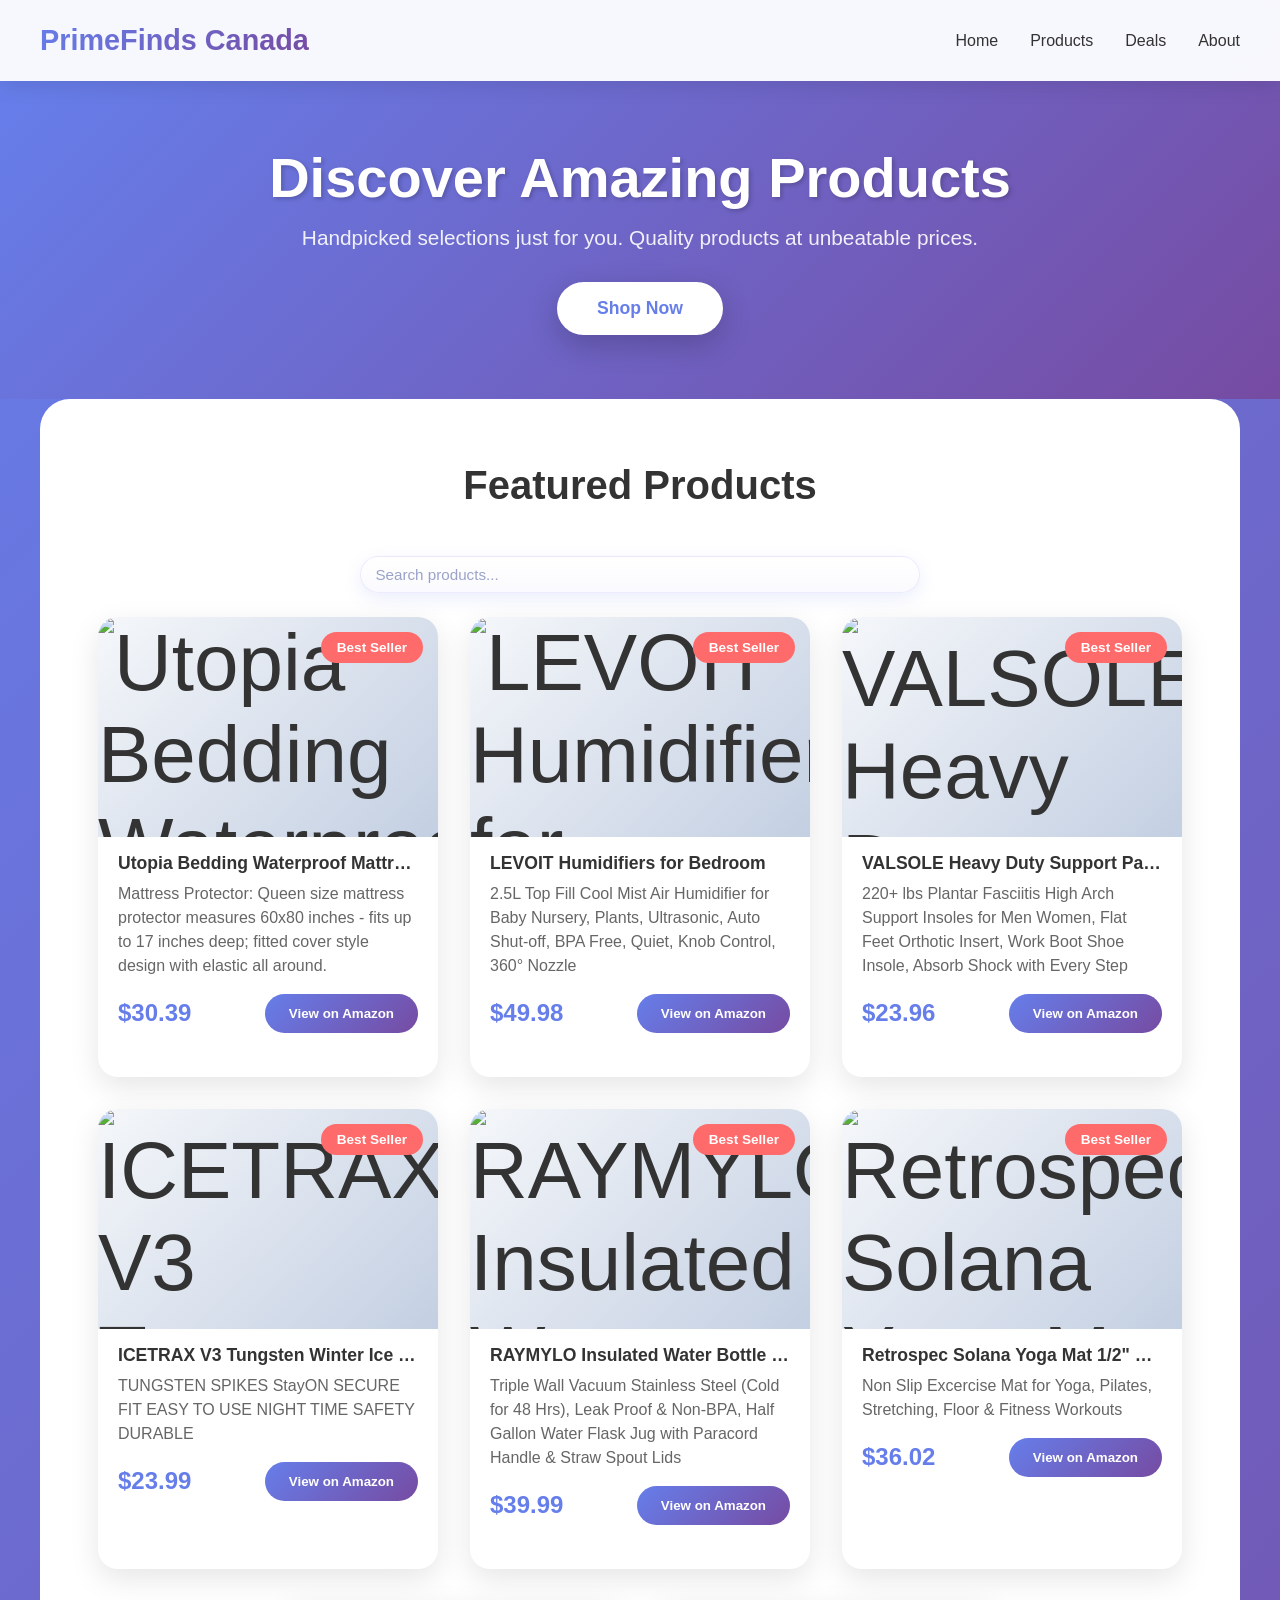
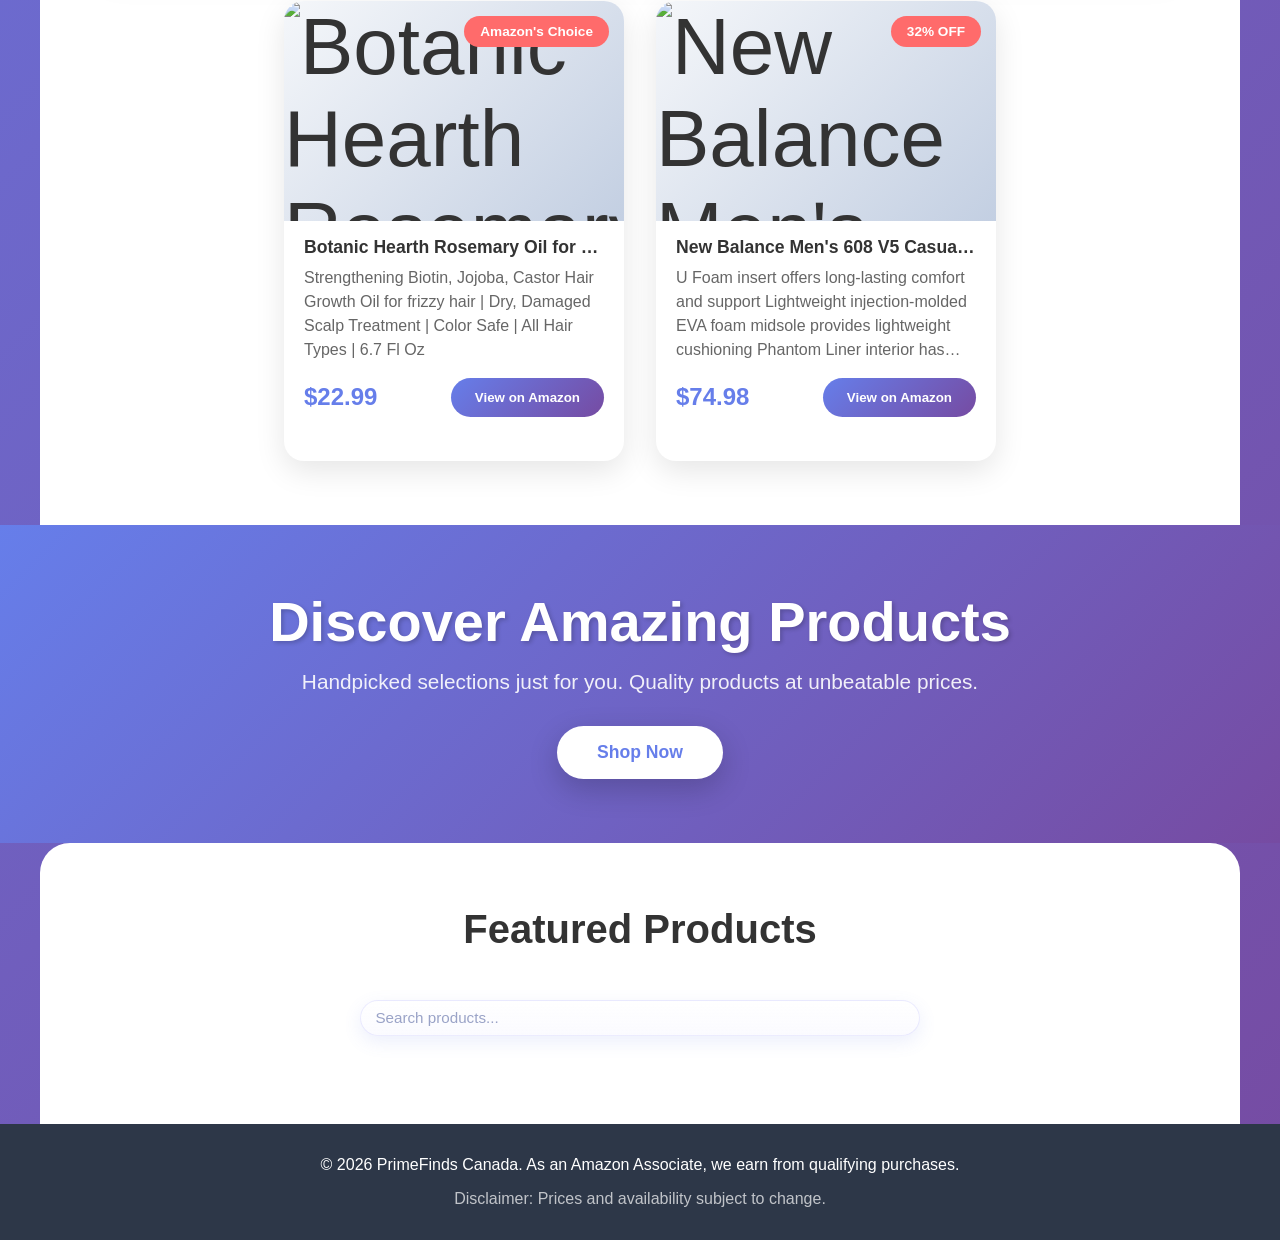
==== index.html @ e04f30f9 "Changed layout for cards." ====
<!DOCTYPE html>
<html lang="en">
<head>
    <meta charset="UTF-8">
    <meta name="viewport" content="width=device-width, initial-scale=1.0">
    <title>PrimeFinds Canada - Your Amazon Finds</title>
    <meta name="description" content="PrimeFinds Canada curates top Amazon finds for Canadian shoppers — handpicked deals, fast shipping with Prime, and honest product picks. Browse featured items and best prices.">
    <meta name="robots" content="index, follow">
    <link rel="alternate" hreflang="en-CA" href="/">
    <!-- Open Graph / Facebook -->
    <meta property="og:type" content="website">
    <meta property="og:title" content="PrimeFinds Canada - Your Amazon Finds">
    <meta property="og:description" content="Handpicked Amazon finds for Canadian shoppers — curated deals, trusted reviews, and fast Prime shipping.">
    <meta property="og:url" content="">
    <!-- Twitter -->
    <meta name="twitter:card" content="summary_large_image">
    <meta name="twitter:title" content="PrimeFinds Canada - Your Amazon Finds">
    <meta name="twitter:description" content="Handpicked Amazon finds for Canadian shoppers — curated deals, trusted reviews, and fast Prime shipping.">
    <meta name="theme-color" content="#ffffff">
    <!-- canonical will be set dynamically to the current page URL -->
    <link rel="canonical" href="">
    <!-- JSON-LD structured data will be injected dynamically to use the current origin -->
    <link rel="stylesheet" href="styles.css">
</head>
<body>
    <!-- Public Website -->
    <div class="public-site" id="publicSite">
        <header>
            <nav>
                <a class="logo" href="/" aria-label="PrimeFinds Canada homepage">PrimeFinds Canada</a>
                <ul class="nav-links">
                    <li><a href="#home">Home</a></li>
                    <li><a href="#products">Products</a></li>
                    <li><a href="#deals">Deals</a></li>
                    <li><a href="#about">About</a></li>
                </ul>
            </nav>
        </header>

        <section class="hero">
            <div class="hero-content">
                <h1>Discover Amazing Products</h1>
                <p>Handpicked selections just for you. Quality products at unbeatable prices.</p>
                <button class="cta-btn" onclick="document.querySelector('.products').scrollIntoView({behavior: 'smooth'})">Shop Now</button>
            </div>
        </section>

        <section class="products" id="products">
            <h2 class="section-title">Featured Products</h2>
            <div class="products-search">
                <div class="nav-search">
                    <input id="productSearch" type="search" placeholder="Search products..." aria-label="Search products">
                    <button id="clearSearch" aria-label="Clear search" title="Clear" style="display:none">✕</button>
                </div>
            </div>
            <div class="product-grid" id="productGrid"></div>
        </section>

        <div class="hero-products-wrapper">
            <section class="hero">
                <div class="hero-content">
                    <h1>Discover Amazing Products</h1>
                    <p>Handpicked selections just for you. Quality products at unbeatable prices.</p>
                    <button class="cta-btn" onclick="document.querySelector('.products').scrollIntoView({behavior: 'smooth'})">Shop Now</button>
                </div>
            </section>

            <section class="products" id="products">
                <div class="products-content">
                    <h2 class="section-title">Featured Products</h2>
                    <div class="products-search">
                        <div class="nav-search">
                            <input id="productSearch" type="search" placeholder="Search products..." aria-label="Search products">
                            <button id="clearSearch" aria-label="Clear search" title="Clear" style="display:none">✕</button>
                        </div>
                    </div>
                    <div class="product-grid" id="productGrid"></div>
                </div>
            </section>
        </div>
            </div>
        </section>

        <footer>
            <p>&copy; 2026 PrimeFinds Canada. As an Amazon Associate, we earn from qualifying purchases.</p>
            <p style="margin-top: 1rem; opacity: 0.7;">Disclaimer: Prices and availability subject to change.</p>
        </footer>
    </div>

    <!-- Admin Panel -->
    <div class="admin-panel" id="adminPanel">
    <!-- Admin UI moved to admin.html -->
    <!-- Embedded admin placeholder (hidden). Access via ?admin=1 and password. -->
    <div id="embeddedAdmin" style="display:none"></div>
    <script>
        (function(){
            const params = new URLSearchParams(window.location.search);
            const isAdmin = params.get('admin') === '1' || params.get('admin') === 'true';
            if (!isAdmin) return;

            // WARNING: This is a client-side password gate for convenience only.
            // It prevents casual access via the URL but is NOT a secure server-side auth.
            // Change the password below before using in production.
            const ADMIN_EMBED_PASSWORD = 'admin123';
            const entered = prompt('Enter admin password to access the embedded admin panel:');
            if (entered !== ADMIN_EMBED_PASSWORD) {
                alert('Access denied');
                try {
                    const url = new URL(window.location.href);
                    url.searchParams.delete('admin');
                    history.replaceState(null, '', url.pathname + url.search + url.hash);
                } catch (e) {}
                return;
            }

            // Load admin.html and inject the main admin UI into the page
            fetch('admin.html').then(r => r.text()).then(html => {
                const parser = new DOMParser();
                const doc = parser.parseFromString(html, 'text/html');
                const main = doc.querySelector('main.admin-only');
                if (!main) {
                    alert('Failed to load admin UI');
                    return;
                }
                const container = document.getElementById('embeddedAdmin');
                container.style.display = 'block';
                container.innerHTML = main.innerHTML;

                // load admin.js dynamically
                const s = document.createElement('script');
                s.src = 'admin.js';
                s.defer = true;
                document.body.appendChild(s);
            }).catch(err => {
                alert('Error loading admin UI: ' + err.message);
            });
        })();
    </script>
    <script>
        // Set canonical and Open Graph URL dynamically (removes query and hash)
        (function(){
            try {
                var loc = window.location.protocol + '//' + window.location.host + window.location.pathname;
                // set canonical link
                var canonical = document.querySelector('link[rel="canonical"]');
                if (canonical) canonical.href = loc;
                // set og:url
                var ogUrl = document.querySelector('meta[property="og:url"]');
                if (ogUrl) ogUrl.content = loc;

                // Inject JSON-LD for Organization and WebSite using current origin
                var origin = window.location.protocol + '//' + window.location.host;
                var jsonLd = {
                    "@context": "https://schema.org",
                    "@graph": [
                        {
                            "@type": "Organization",
                            "name": "PrimeFinds Canada",
                            "url": origin,
                            "sameAs": []
                        },
                        {
                            "@type": "WebSite",
                            "url": origin,
                            "name": "PrimeFinds Canada",
                            "publisher": {"@type": "Organization", "name": "PrimeFinds Canada"}
                        }
                    ]
                };
                var script = document.createElement('script');
                script.type = 'application/ld+json';
                script.text = JSON.stringify(jsonLd);
                document.head.appendChild(script);
            } catch (e) {
                // fail silently
                console.warn('SEO script error', e);
            }
        })();
    </script>
    <script src="app.js" defer></script>
</body>
</html>
---- styles.css ----
* {
    margin: 0;
    padding: 0;
    box-sizing: border-box;
}

body {
    font-family: 'Segoe UI', Tahoma, Geneva, Verdana, sans-serif;
    background: linear-gradient(135deg, #667eea 0%, #764ba2 100%);
    color: #333;
    overflow-x: hidden;
}

.public-site {
    display: block;
}

.admin-panel {
    display: none;
}

header {
    background: rgba(255, 255, 255, 0.95);
    backdrop-filter: blur(10px);
    padding: 1.5rem 2rem;
    position: sticky;
    top: 0;
    z-index: 100;
    box-shadow: 0 4px 20px rgba(0,0,0,0.1);
    animation: slideDown 0.5s ease;
}

@keyframes slideDown {
    from { transform: translateY(-100%); }
    to { transform: translateY(0); }
}

nav {
    max-width: 1200px;
    margin: 0 auto;
    display: flex;
    justify-content: space-between;
    align-items: center;
}

.logo {
    font-size: 1.8rem;
    font-weight: bold;
    background: linear-gradient(135deg, #667eea, #764ba2);
    -webkit-background-clip: text;
    -webkit-text-fill-color: transparent;
    background-clip: text;
}

.nav-links {
    display: flex;
    gap: 2rem;
    list-style: none;
    align-items: center;
}

.nav-links a {
    color: #333;
    text-decoration: none;
    font-weight: 500;
    transition: all 0.3s;
    position: relative;
}

.nav-links a:hover {
    color: #667eea;
}

.nav-search {
    display: flex;
    align-items: center;
    gap: 0.5rem;
    margin-left: 1rem;
}

.nav-search input[type="search"] {
    width: 260px;
    max-width: 40vw;
    padding: 0.55rem 0.9rem;
    padding-right: 2.4rem;
    border: 1px solid rgba(99,102,241,0.12);
    background: linear-gradient(180deg, rgba(255,255,255,0.95), rgba(250,250,255,0.9));
    border-radius: 999px;
    font-size: 0.95rem;
    outline: none;
    box-shadow: 0 6px 18px rgba(102,126,234,0.12);
    transition: all 180ms ease;
    color: #222;
}

.nav-search input[type="search"]::placeholder {
    color: #9aa3c7;
}

.nav-search input[type="search"]:focus {
    transform: translateY(-1px);
    box-shadow: 0 10px 30px rgba(102,126,234,0.18);
    border-color: rgba(102,126,234,0.6);
}

.nav-search button#clearSearch {
    background: rgba(0,0,0,0.06);
    border: none;
    color: #333;
    padding: 0.35rem 0.6rem;
    border-radius: 999px;
    cursor: pointer;
    font-size: 0.9rem;
    display: inline-flex;
    align-items: center;
    justify-content: center;
    transition: background 150ms ease, transform 120ms ease;
}

.nav-search button#clearSearch:hover {
    background: rgba(0,0,0,0.12);
    transform: scale(1.03);
}

/* Responsive adjustments */
@media (max-width: 800px) {
    .nav-search {
        display: none; /* hide on small screens to preserve space */
    }
    .nav-links {
        gap: 1rem;
    }
}

/* When search is used inside products area */
.products .nav-search {
    margin: 0 auto 1.5rem auto;
    justify-content: center;
    width: 100%;
}
.products .nav-search input[type="search"] {
    width: 560px;
    max-width: 100%;
}

.hero {
    /* full-bleed hero background */
    width: 100%;
    padding: 4rem 2rem;
    text-align: center;
    color: white;
    animation: fadeIn 1s ease;
    background: linear-gradient(135deg, #667eea 0%, #764ba2 100%);
}

.hero-content {
    max-width: 1200px;
    margin: 0 auto;
    padding: 0 1rem;
}

@keyframes fadeIn {
    from { opacity: 0; transform: translateY(20px); }
    to { opacity: 1; transform: translateY(0); }
}

.hero h1 {
    font-size: 3.5rem;
    margin-bottom: 1rem;
    text-shadow: 2px 2px 4px rgba(0,0,0,0.2);
}

.hero p {
    font-size: 1.3rem;
    margin-bottom: 2rem;
    opacity: 0.9;
}

.cta-btn {
    background: white;
    color: #667eea;
    padding: 1rem 2.5rem;
    border: none;
    border-radius: 50px;
    font-size: 1.1rem;
    font-weight: bold;
    cursor: pointer;
    transition: all 0.3s;
    box-shadow: 0 10px 30px rgba(0,0,0,0.2);
}

.cta-btn:hover {
    transform: translateY(-3px);
    box-shadow: 0 15px 40px rgba(0,0,0,0.3);
}

.products {
    max-width: 1200px;
    margin: 0 auto;
    padding: 4rem 2rem;
    background: white;
    border-radius: 30px 30px 0 0;
}

.section-title {
    text-align: center;
    font-size: 2.5rem;
    margin-bottom: 3rem;
    color: #333;
}

.product-grid {
    /* Use flex so cards keep a fixed width and center when there are few items */
    display: flex;
    flex-wrap: wrap;
    gap: 2rem;
    justify-content: center;
    align-items: start;
}

.product-card {
    background: white;
    border-radius: 20px;
    overflow: hidden;
    box-shadow: 0 10px 30px rgba(0,0,0,0.1);
    transition: all 0.3s;
    cursor: pointer;
    position: relative;
    /* fixed card size to avoid expanding when only one product */
    width: 340px;
    height: 460px;
    display: flex;
    flex-direction: column;
}

.product-card:hover {
    transform: translateY(-10px);
    box-shadow: 0 20px 50px rgba(0,0,0,0.2);
}

.product-image {
    width: 100%;
    height: 220px;
    background: linear-gradient(135deg, #f5f7fa 0%, #c3cfe2 100%);
    display: flex;
    align-items: center;
    justify-content: center;
    font-size: 5rem;
    position: relative;
    overflow: hidden;
}

.product-image img {
    width: 100%;
    height: 100%;
    object-fit: cover;
}

.badge {
    position: absolute;
    top: 15px;
    right: 15px;
    background: #ff6b6b;
    color: white;
    padding: 0.5rem 1rem;
    border-radius: 20px;
    font-size: 0.85rem;
    font-weight: bold;
    z-index: 2;
}

.product-info {
    padding: 1rem 1.25rem;
    display: flex;
    flex-direction: column;
    flex: 1 1 auto;
}

.product-title {
    font-size: 1.1rem;
    margin-bottom: 0.5rem;
    color: #333;
    font-weight: 600;
    white-space: nowrap;
    overflow: hidden;
    text-overflow: ellipsis;
}

.product-desc {
    color: #666;
    margin-bottom: 1rem;
    line-height: 1.5;
    /* clamp description to max lines and show ellipsis */
    display: -webkit-box;
    -webkit-line-clamp: 4;
    -webkit-box-orient: vertical;
    overflow: hidden;
}

.product-footer {
    display: flex;
    justify-content: space-between;
    align-items: center;
}

.price {
    font-size: 1.5rem;
    font-weight: bold;
    color: #667eea;
}

.buy-btn {
    background: linear-gradient(135deg, #667eea, #764ba2);
    color: white;
    padding: 0.75rem 1.5rem;
    border: none;
    border-radius: 25px;
    font-weight: bold;
    cursor: pointer;
    transition: all 0.3s;
}

.buy-btn:hover {
    transform: scale(1.05);
    box-shadow: 0 5px 15px rgba(102, 126, 234, 0.4);
}

.features {
    max-width: 1200px;
    margin: 4rem auto;
    padding: 0 2rem 4rem;
    display: grid;
    grid-template-columns: repeat(auto-fit, minmax(250px, 1fr));
    gap: 2rem;
}

.feature {
    text-align: center;
    padding: 2rem;
    background: rgba(255,255,255,0.05);
    border-radius: 15px;
    backdrop-filter: blur(10px);
    color: white;
    transition: all 0.3s;
}

.feature:hover {
    background: rgba(255,255,255,0.1);
    transform: translateY(-5px);
}

.feature-icon {
    font-size: 3rem;
    margin-bottom: 1rem;
}

footer {
    background: #2d3748;
    color: white;
    text-align: center;
    padding: 2rem;
}

.admin-panel {
    min-height: 100vh;
    background: #f5f7fa;
}

.admin-header {
    background: white;
    padding: 1.5rem 2rem;
    box-shadow: 0 2px 10px rgba(0,0,0,0.1);
    display: flex;
    justify-content: space-between;
    align-items: center;
}

.admin-title {
    font-size: 1.8rem;
    color: #333;
    font-weight: bold;
}

.header-actions {
    display: flex;
    gap: 1rem;
    align-items: center;
}

.export-btn, .import-btn, .back-btn {
    padding: 0.75rem 1.5rem;
    border: none;
    border-radius: 25px;
    cursor: pointer;
    font-weight: bold;
    transition: all 0.3s;
    display: inline-flex;
    align-items: center;
    gap: 0.5rem;
}

.export-btn {
    background: #4caf50;
    color: white;
}

.export-btn:hover {
    background: #45a049;
}

.import-btn {
    background: #2196F3;
    color: white;
}

.import-btn:hover {
    background: #0b7dda;
}

.back-btn {
    background: #e0e0e0;
    color: #333;
}

.back-btn:hover {
    background: #d0d0d0;
}

.admin-container {
    max-width: 1400px;
    margin: 2rem auto;
    padding: 0 2rem;
}

.admin-info-box {
    background: linear-gradient(135deg, #667eea, #764ba2);
    color: white;
    padding: 1.5rem;
    border-radius: 15px;
    margin-bottom: 2rem;
}

.admin-info-box h3 {
    margin-bottom: 0.5rem;
    font-size: 1.2rem;
}

.admin-info-box p {
    opacity: 0.9;
    line-height: 1.6;
}

.admin-info-box ol {
    margin: 1rem 0 0 1.5rem;
    line-height: 1.8;
}

.add-new-btn {
    background: linear-gradient(135deg, #667eea, #764ba2);
    color: white;
    padding: 1rem 2rem;
    border: none;
    border-radius: 25px;
    font-size: 1.1rem;
    font-weight: bold;
    cursor: pointer;
    margin-bottom: 2rem;
    transition: all 0.3s;
    display: inline-flex;
    align-items: center;
    gap: 0.5rem;
}

.add-new-btn:hover {
    transform: translateY(-2px);
    box-shadow: 0 10px 20px rgba(102, 126, 234, 0.3);
}

.admin-product-grid {
    display: grid;
    gap: 1.5rem;
}

.admin-product-card {
    background: white;
    border-radius: 15px;
    padding: 1.5rem;
    box-shadow: 0 2px 10px rgba(0,0,0,0.1);
    display: grid;
    grid-template-columns: 100px 1fr auto;
    gap: 1.5rem;
    align-items: center;
    transition: all 0.3s;
}

.admin-product-card:hover {
    box-shadow: 0 5px 20px rgba(0,0,0,0.15);
}

.admin-product-image {
    width: 100px;
    height: 100px;
    background: linear-gradient(135deg, #f5f7fa 0%, #c3cfe2 100%);
    border-radius: 10px;
    display: flex;
    align-items: center;
    justify-content: center;
    font-size: 3rem;
    overflow: hidden;
}

.admin-product-image img {
    width: 100%;
    height: 100%;
    object-fit: cover;
}

.admin-product-info h3 {
    font-size: 1.3rem;
    margin-bottom: 0.5rem;
    color: #333;
}

.admin-product-info p {
    color: #666;
    margin-bottom: 0.5rem;
}

.admin-product-meta {
    display: flex;
    gap: 1rem;
    font-size: 0.9rem;
    color: #999;
}

.admin-actions {
    display: flex;
    gap: 0.5rem;
}

.edit-btn, .delete-btn {
    padding: 0.75rem 1.5rem;
    border: none;
    border-radius: 20px;
    cursor: pointer;
    font-weight: bold;
    transition: all 0.3s;
}

.edit-btn {
    background: #4caf50;
    color: white;
}

.edit-btn:hover {
    background: #45a049;
}

.delete-btn {
    background: #f44336;
    color: white;
}

.delete-btn:hover {
    background: #da190b;
}

.modal {
    display: none;
    position: fixed;
    top: 0;
    left: 0;
    width: 100%;
    height: 100%;
    background: rgba(0,0,0,0.7);
    z-index: 1000;
    justify-content: center;
    align-items: center;
}

.modal.active {
    display: flex;
}

.modal-content {
    background: white;
    padding: 2rem;
    border-radius: 20px;
    max-width: 600px;
    width: 90%;
    max-height: 90vh;
    overflow-y: auto;
    animation: slideUp 0.3s ease;
}

@keyframes slideUp {
    from { transform: translateY(50px); opacity: 0; }
    to { transform: translateY(0); opacity: 1; }
}

.modal-header {
    display: flex;
    justify-content: space-between;
    align-items: center;
    margin-bottom: 2rem;
}

.modal-header h2 {
    color: #333;
}

.close-btn {
    background: none;
    border: none;
    font-size: 2rem;
    cursor: pointer;
    color: #666;
}

.form-group {
    margin-bottom: 1.5rem;
}

.form-group label {
    display: block;
    margin-bottom: 0.5rem;
    color: #333;
    font-weight: 500;
}

.form-group input,
.form-group textarea {
    width: 100%;
    padding: 0.75rem;
    border: 2px solid #e0e0e0;
    border-radius: 10px;
    font-size: 1rem;
    font-family: inherit;
    transition: border-color 0.3s;
}

.form-group input:focus,
.form-group textarea:focus {
    outline: none;
    border-color: #667eea;
}

.form-group textarea {
    resize: vertical;
    min-height: 80px;
}

.form-actions {
    display: flex;
    gap: 1rem;
    justify-content: flex-end;
    margin-top: 2rem;
}

.btn-primary, .btn-secondary {
    padding: 0.75rem 1.5rem;
    border: none;
    border-radius: 25px;
    font-weight: bold;
    cursor: pointer;
    transition: all 0.3s;
}

.btn-primary {
    background: linear-gradient(135deg, #667eea, #764ba2);
    color: white;
}

.btn-secondary {
    background: #e0e0e0;
    color: #333;
}

.empty-state {
    text-align: center;
    padding: 4rem 2rem;
    color: #999;
}

.empty-state-icon {
    font-size: 5rem;
    margin-bottom: 1rem;
}

#fileInput {
    display: none;
}

.success-message {
    background: #4caf50;
    color: white;
    padding: 1rem;
    border-radius: 10px;
    margin-bottom: 1rem;
    text-align: center;
    animation: slideDown 0.3s ease;
}

@media (max-width: 768px) {
    .hero h1 {
        font-size: 2rem;
    }
    
    .nav-links {
        gap: 1rem;
    }

    .admin-product-card {
        grid-template-columns: 1fr;
    }

    .admin-product-image {
        width: 100%;
        height: 150px;
    }

    .header-actions {
        flex-direction: column;
        gap: 0.5rem;
    }
}
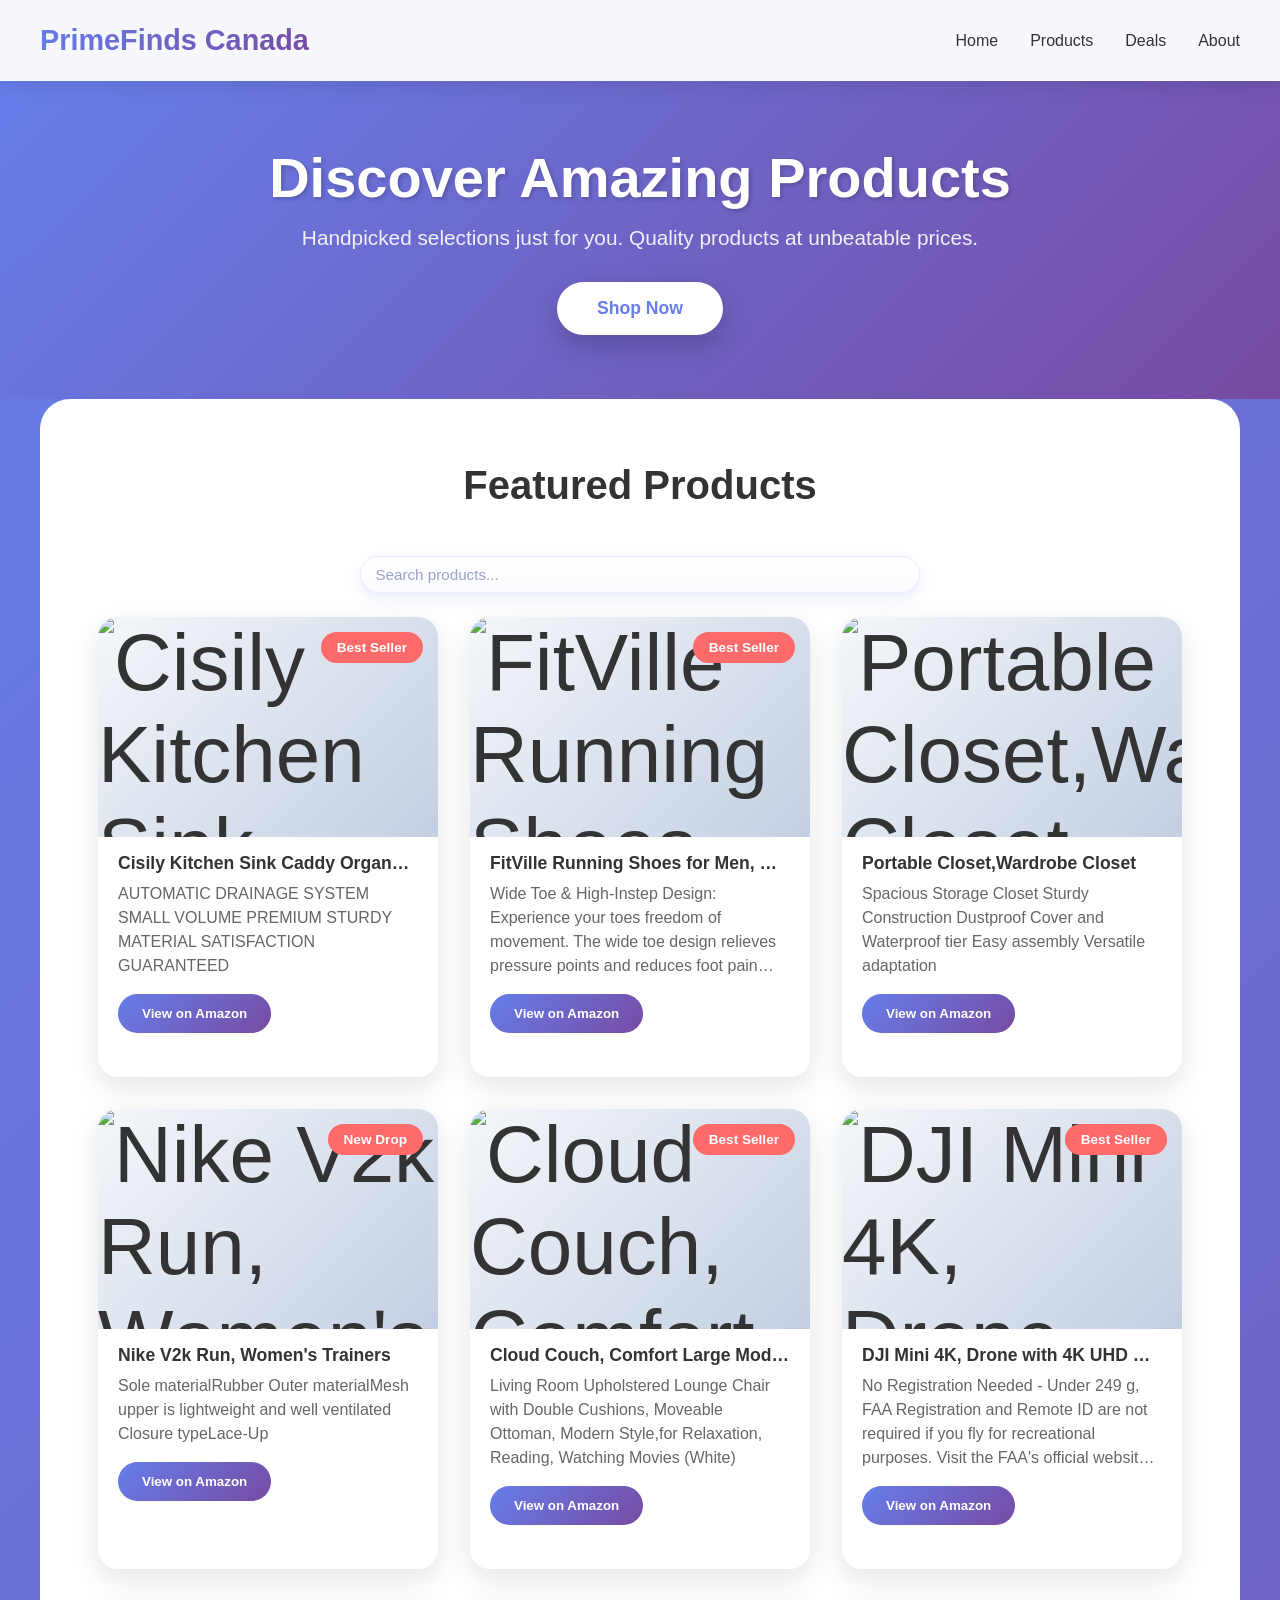
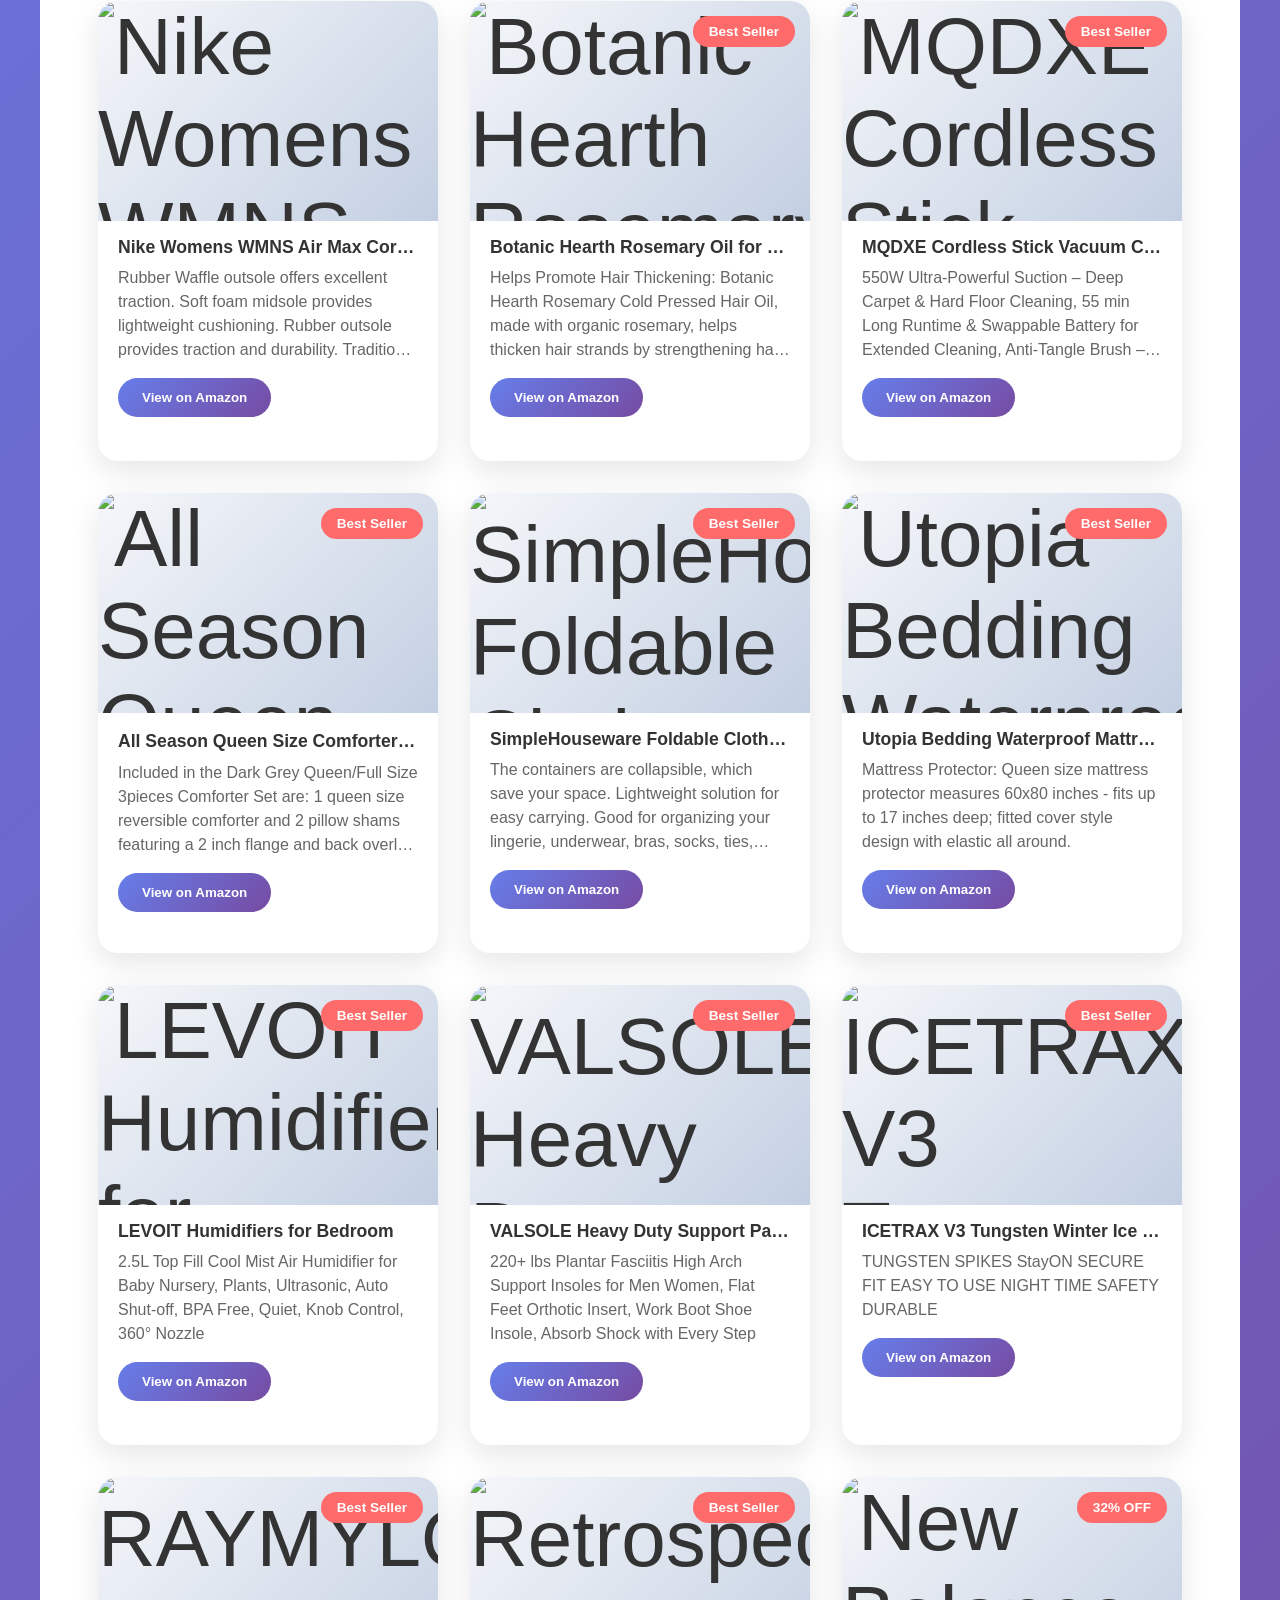
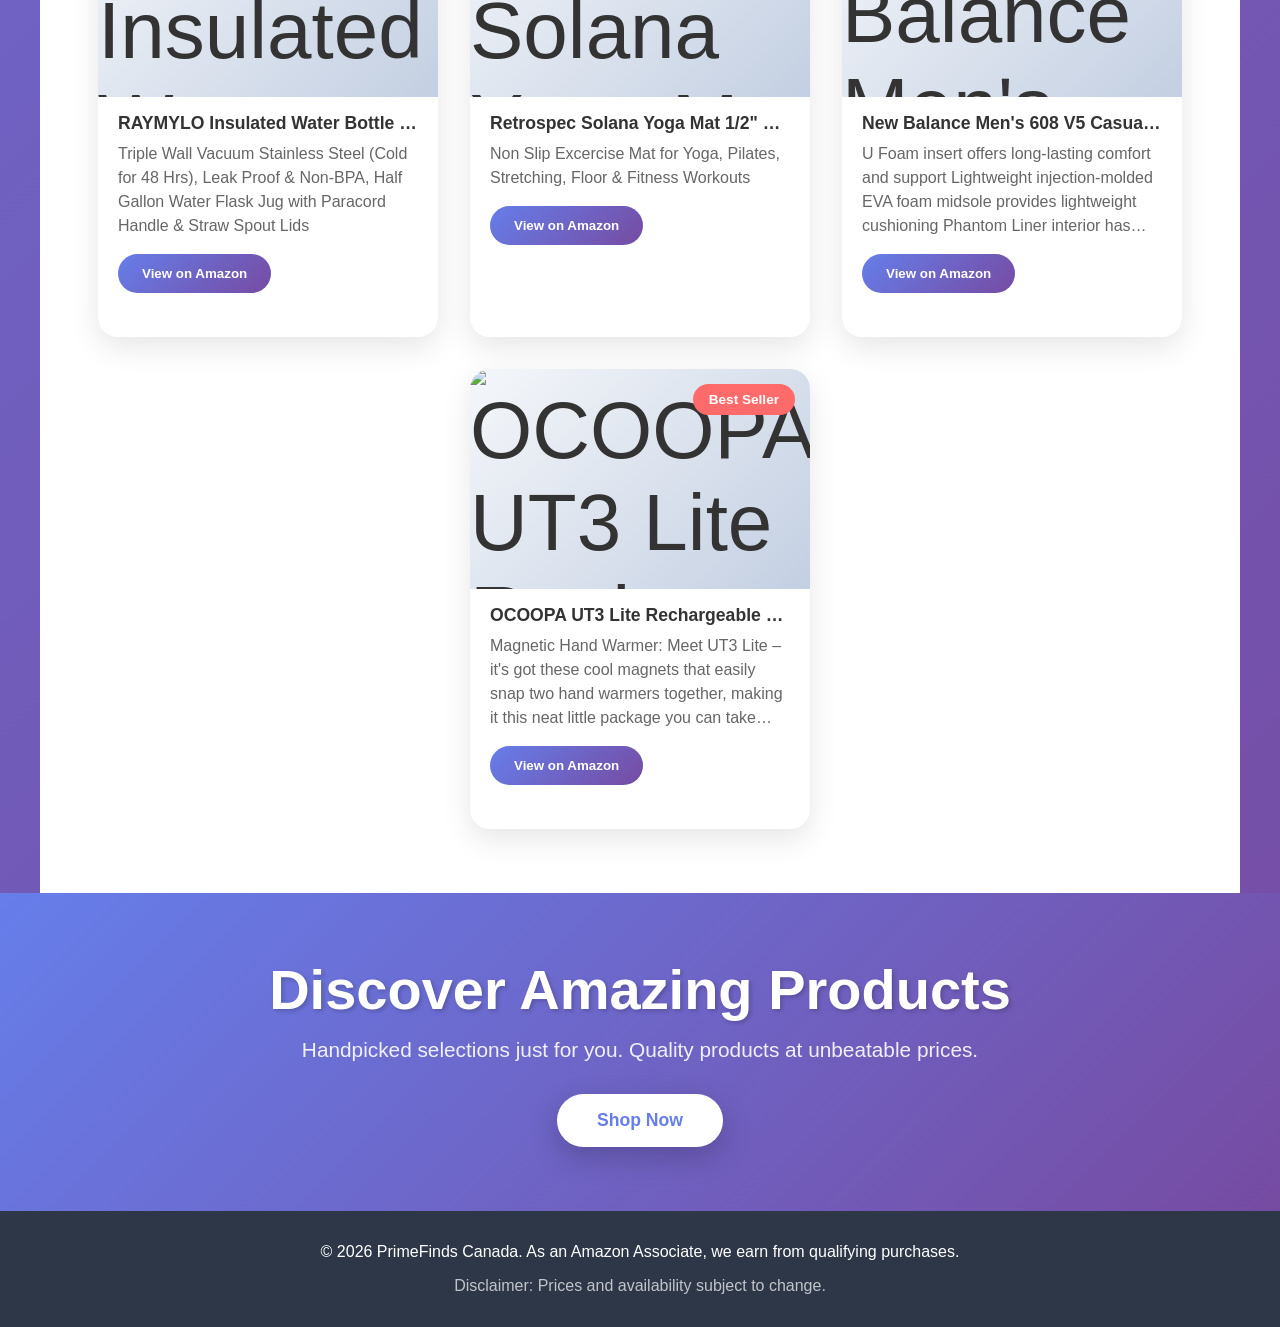
==== commit 53c2d433: "Removed duplicated section from bottom" ====
--- a/index.html
+++ b/index.html
@@ -62,19 +62,6 @@
                     <h1>Discover Amazing Products</h1>
                     <p>Handpicked selections just for you. Quality products at unbeatable prices.</p>
                     <button class="cta-btn" onclick="document.querySelector('.products').scrollIntoView({behavior: 'smooth'})">Shop Now</button>
-                </div>
-            </section>
-
-            <section class="products" id="products">
-                <div class="products-content">
-                    <h2 class="section-title">Featured Products</h2>
-                    <div class="products-search">
-                        <div class="nav-search">
-                            <input id="productSearch" type="search" placeholder="Search products..." aria-label="Search products">
-                            <button id="clearSearch" aria-label="Clear search" title="Clear" style="display:none">✕</button>
-                        </div>
-                    </div>
-                    <div class="product-grid" id="productGrid"></div>
                 </div>
             </section>
         </div>
--- a/styles.css
+++ b/styles.css
@@ -303,11 +303,6 @@
     align-items: center;
 }
 
-.price {
-    font-size: 1.5rem;
-    font-weight: bold;
-    color: #667eea;
-}
 
 .buy-btn {
     background: linear-gradient(135deg, #667eea, #764ba2);
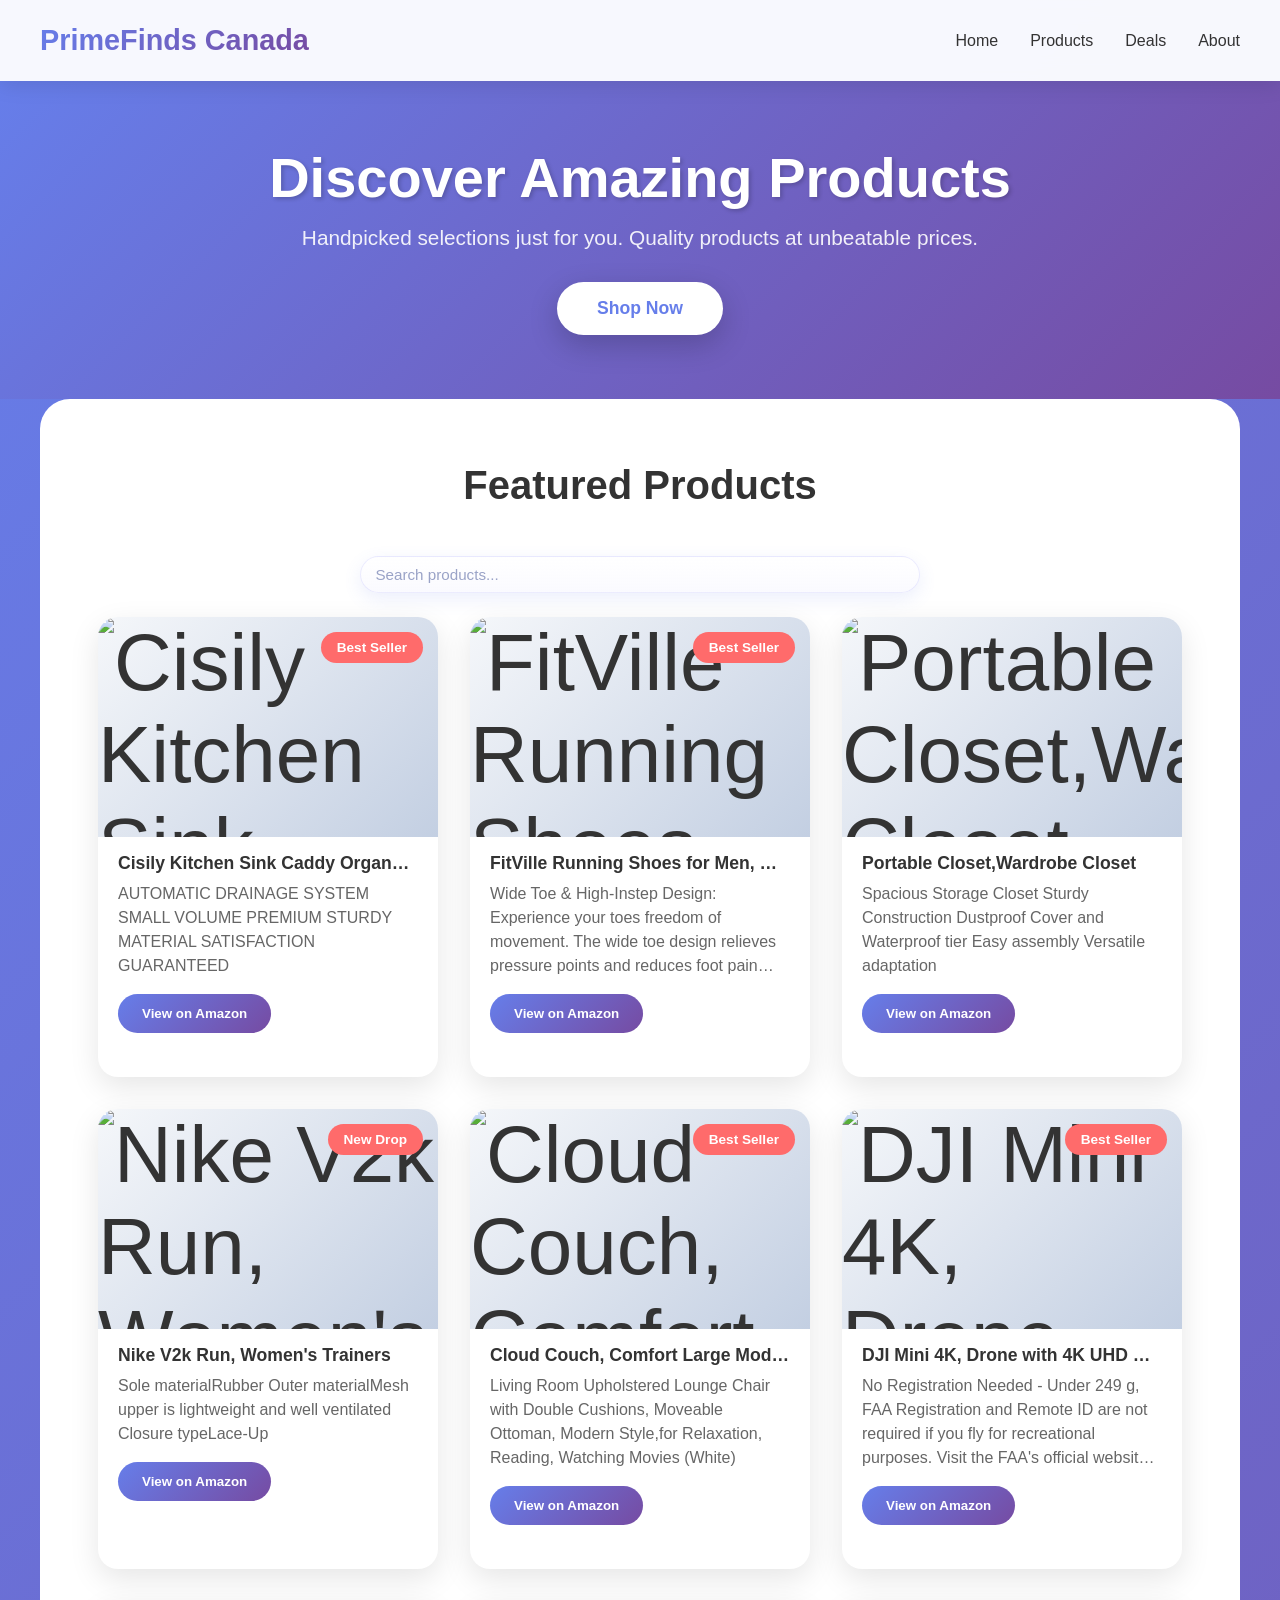
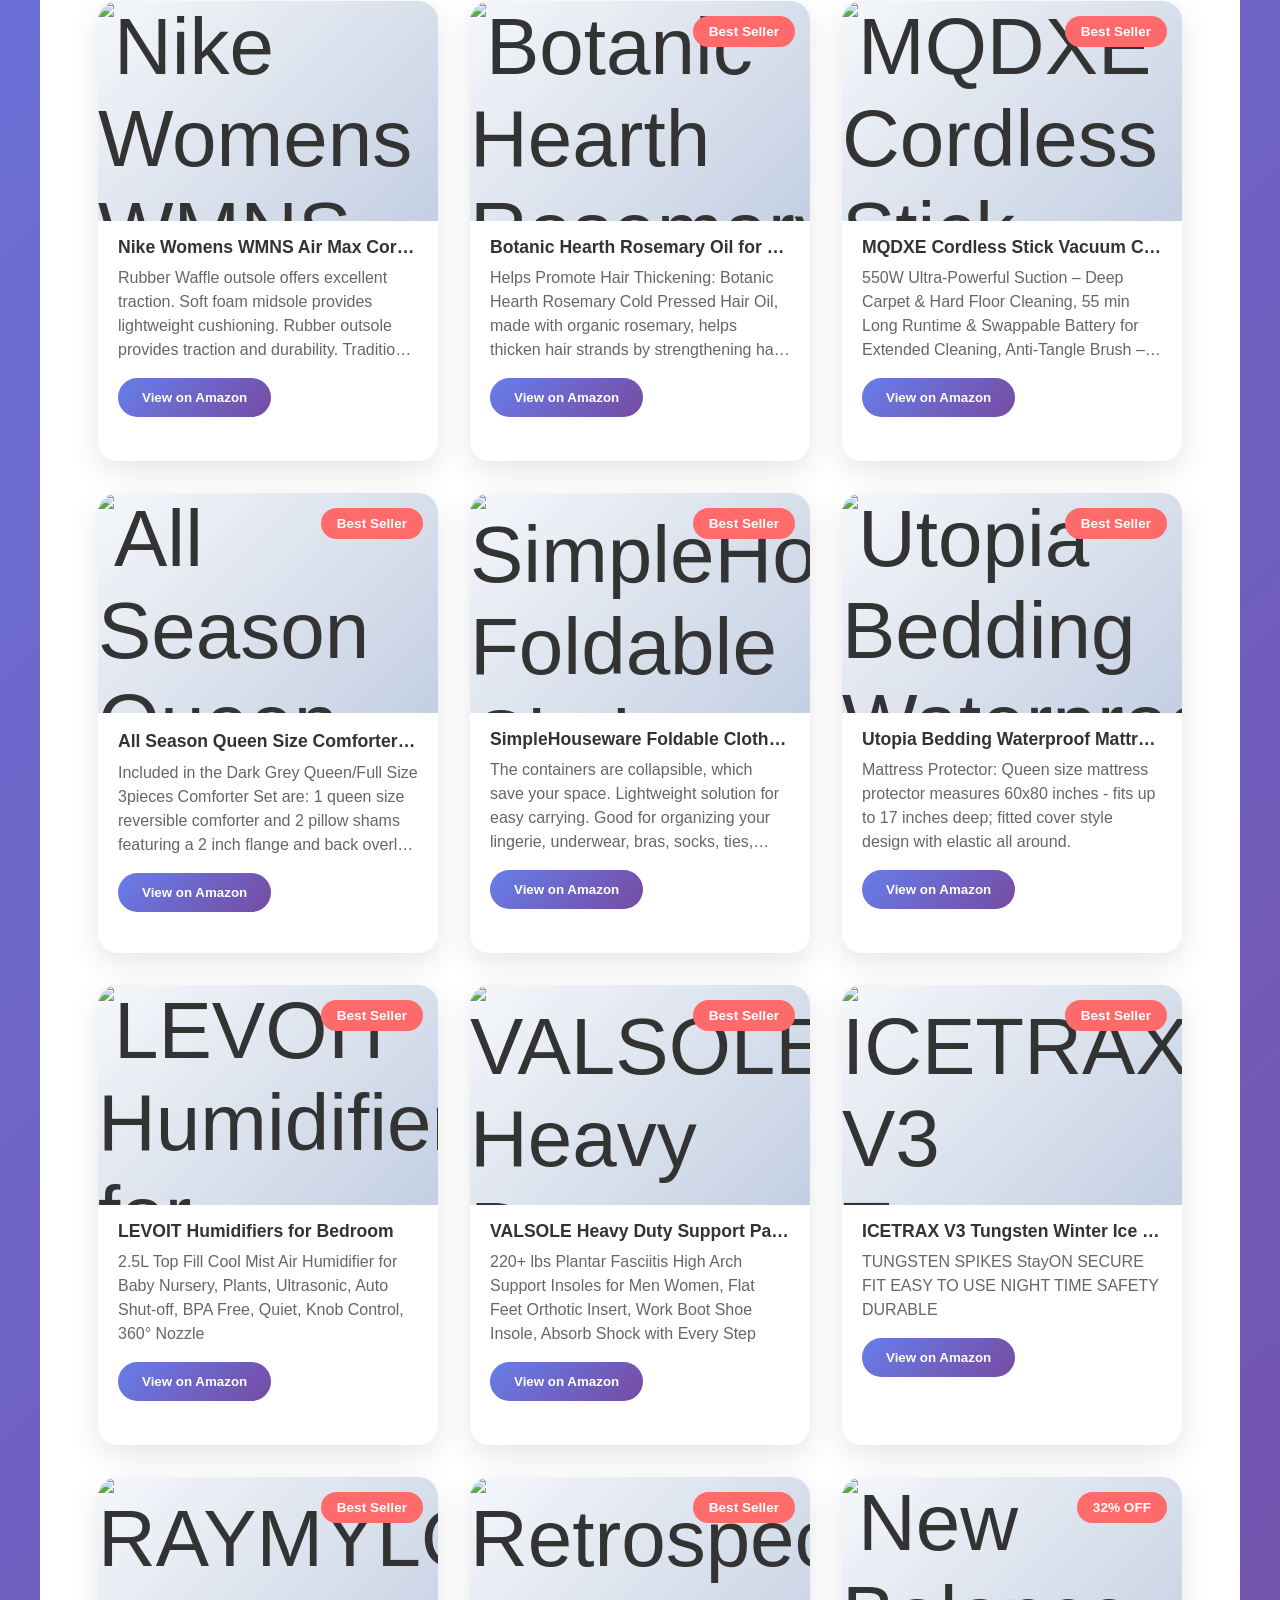
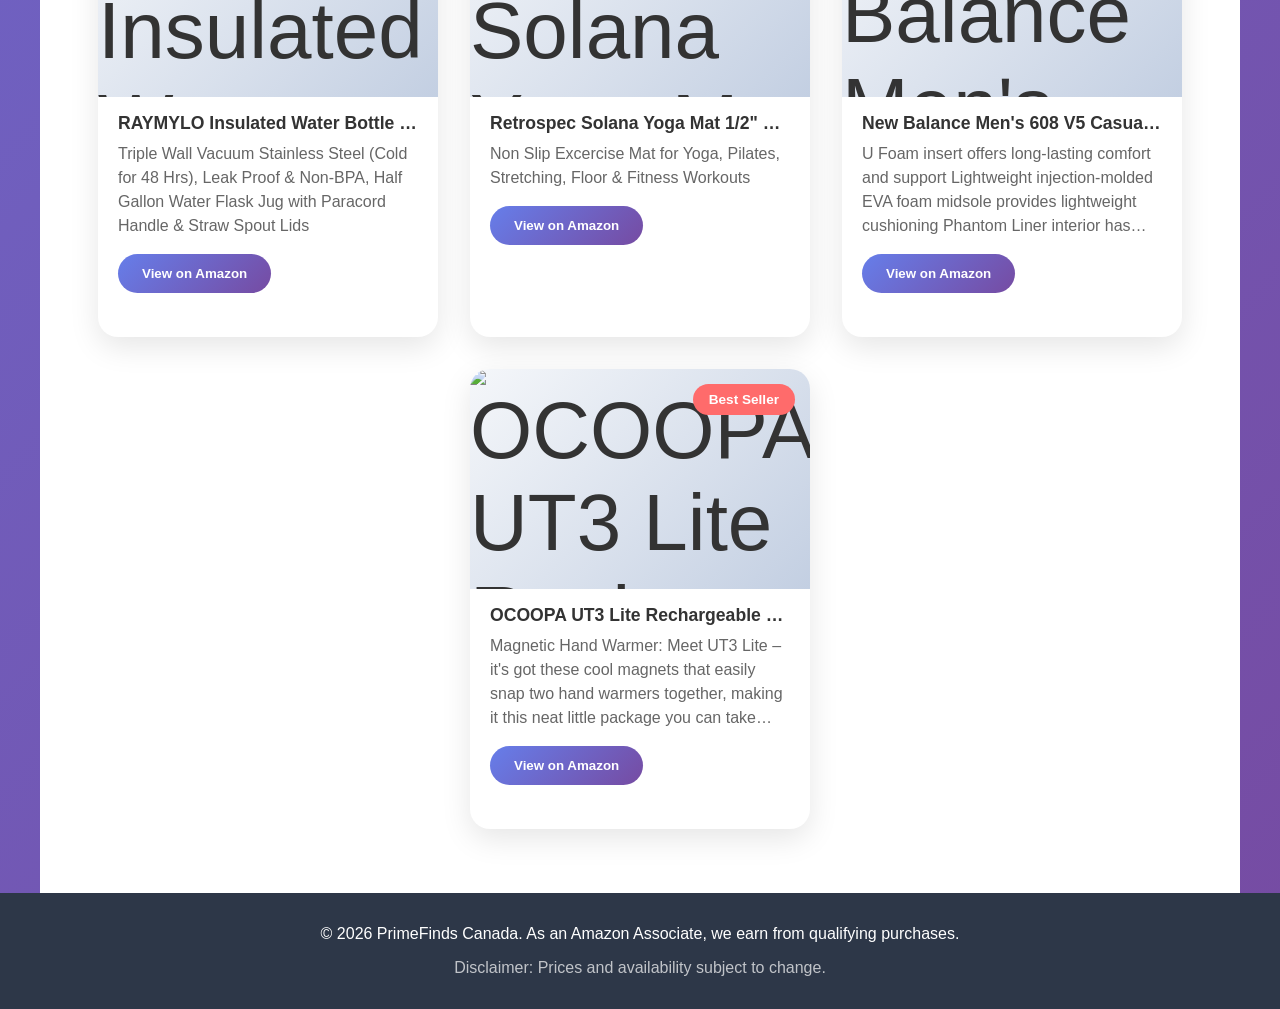
==== commit f267bc78: "Removed duplicated section from bottom" ====
--- a/index.html
+++ b/index.html
@@ -54,18 +54,6 @@
                 </div>
             </div>
             <div class="product-grid" id="productGrid"></div>
-        </section>
-
-        <div class="hero-products-wrapper">
-            <section class="hero">
-                <div class="hero-content">
-                    <h1>Discover Amazing Products</h1>
-                    <p>Handpicked selections just for you. Quality products at unbeatable prices.</p>
-                    <button class="cta-btn" onclick="document.querySelector('.products').scrollIntoView({behavior: 'smooth'})">Shop Now</button>
-                </div>
-            </section>
-        </div>
-            </div>
         </section>
 
         <footer>
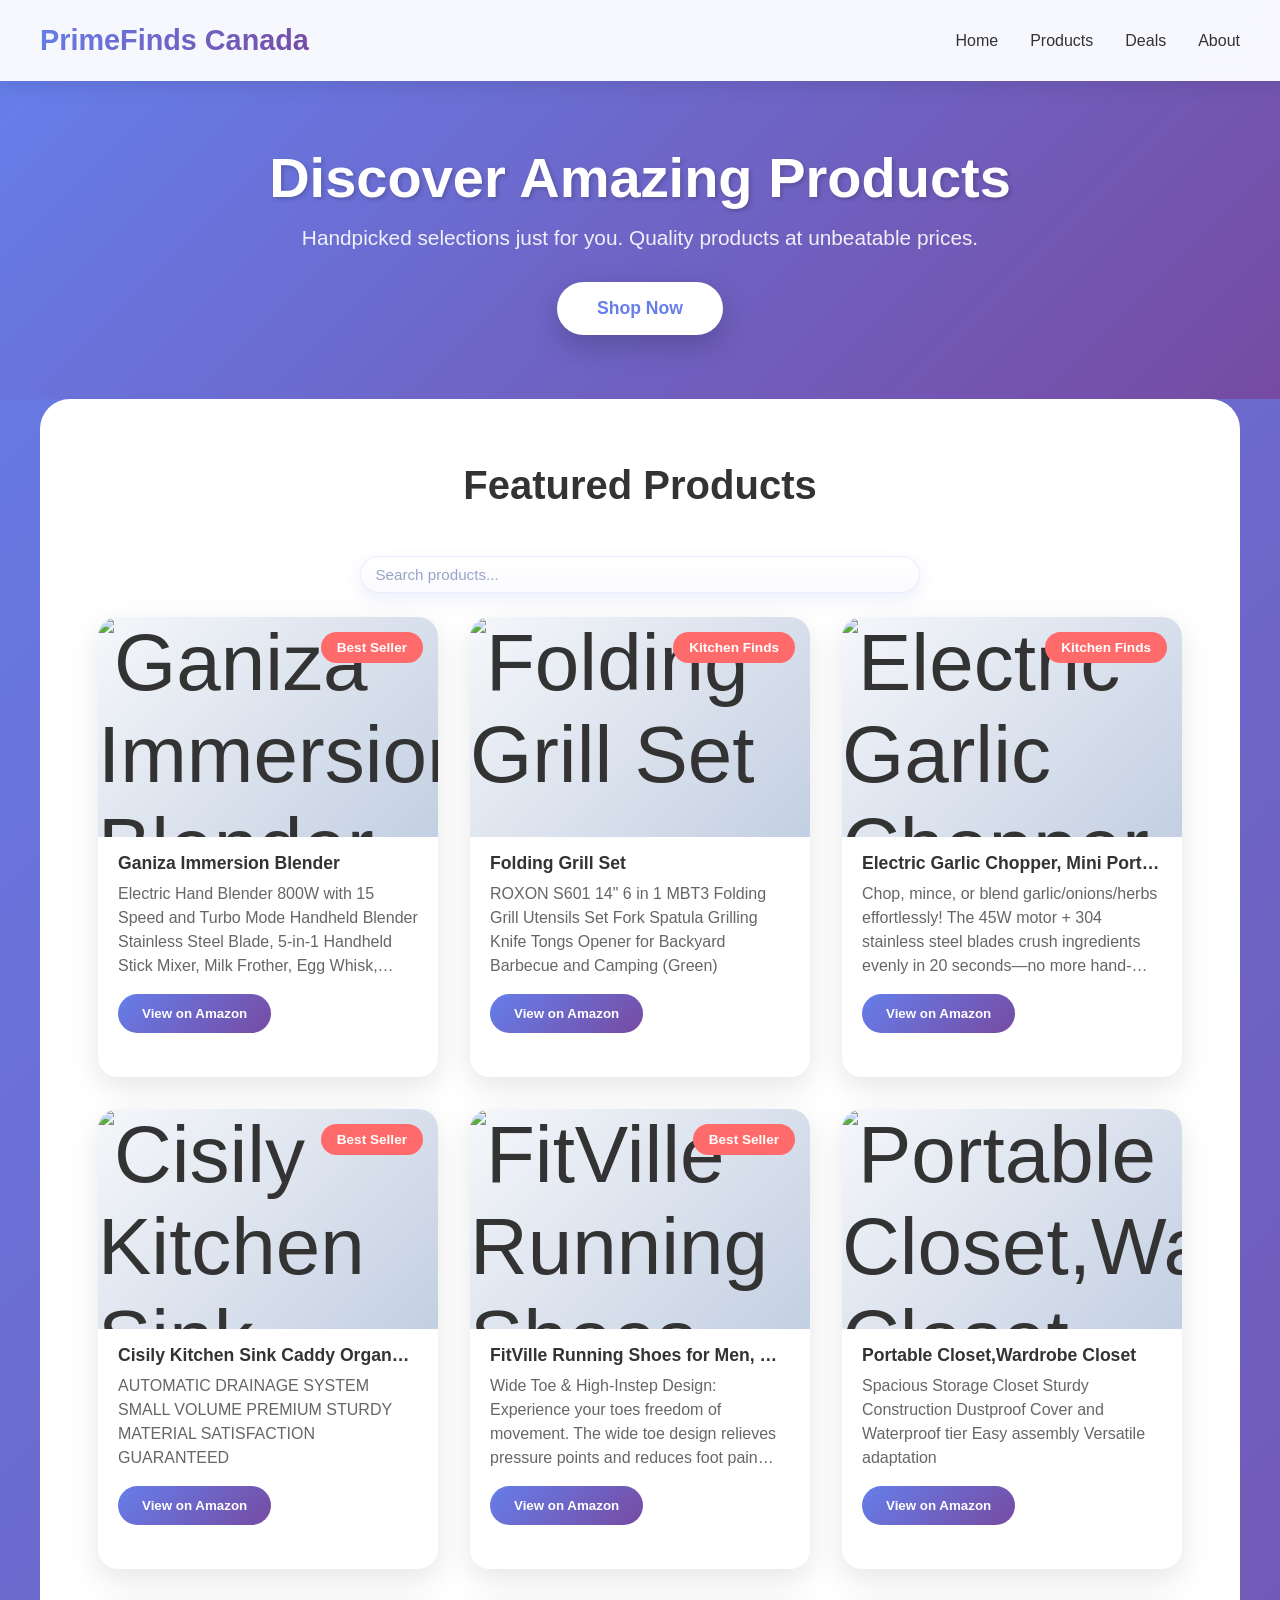
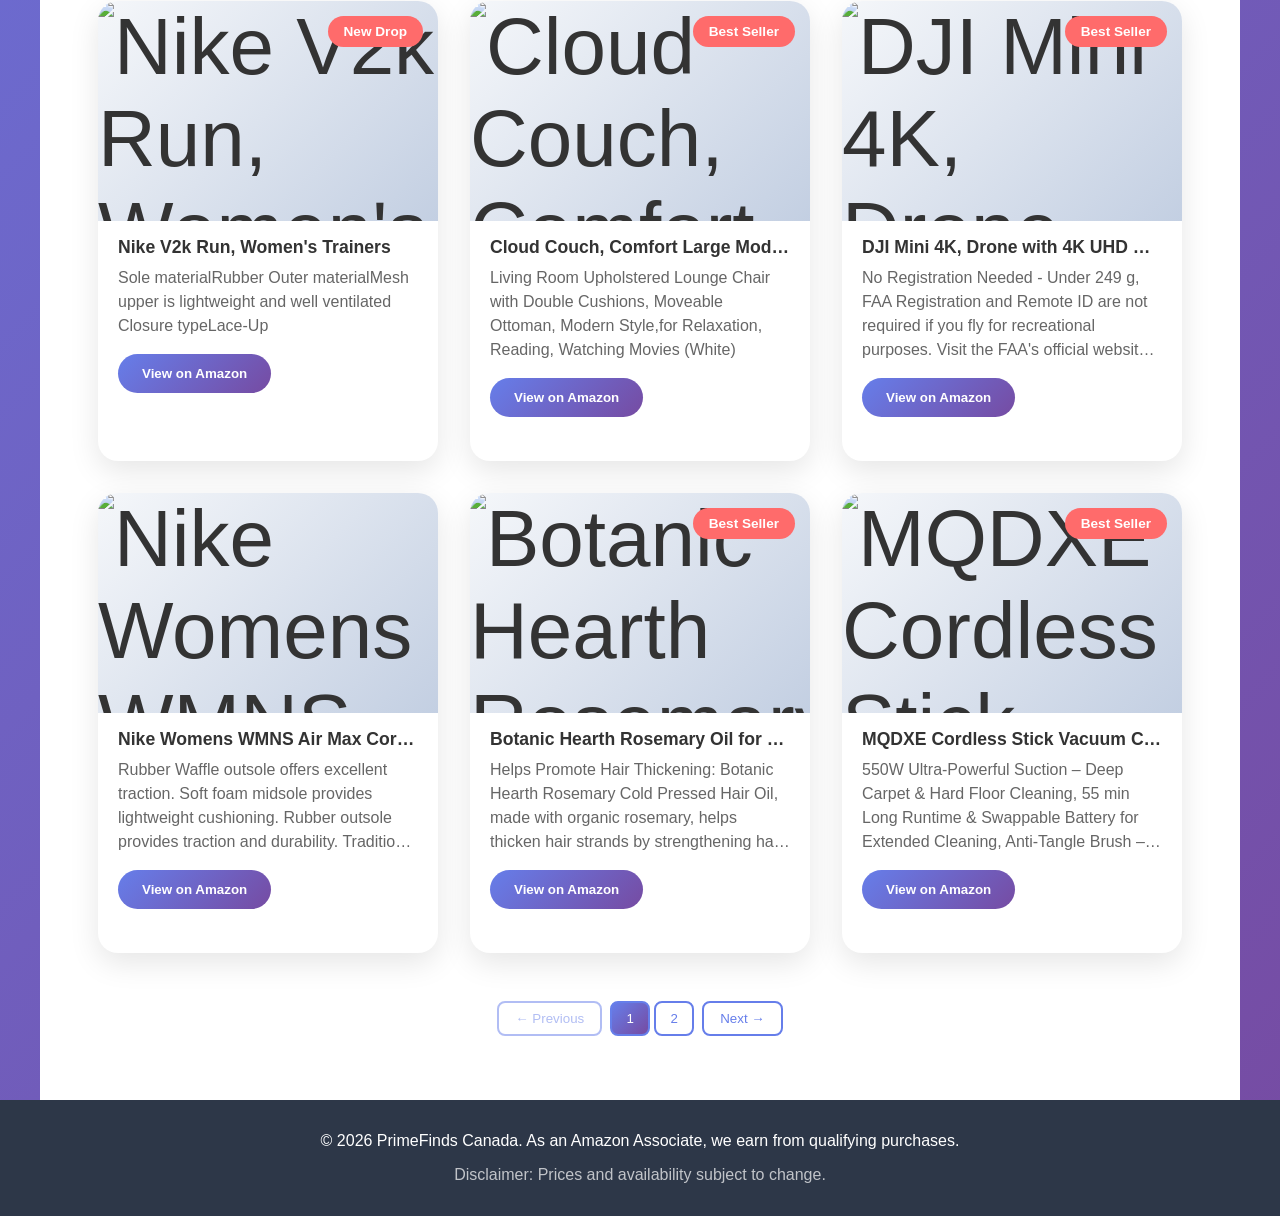
==== commit 0ef957c8: "Added Pagination" ====
--- a/index.html
+++ b/index.html
@@ -54,6 +54,7 @@
                 </div>
             </div>
             <div class="product-grid" id="productGrid"></div>
+            <div id="pagination"></div>
         </section>
 
         <footer>
--- a/styles.css
+++ b/styles.css
@@ -320,6 +320,64 @@
     box-shadow: 0 5px 15px rgba(102, 126, 234, 0.4);
 }
 
+/* Pagination */
+#pagination {
+    margin-top: 3rem;
+    display: flex;
+    justify-content: center;
+}
+
+.pagination-nav {
+    display: flex;
+    align-items: center;
+    gap: 0.5rem;
+    flex-wrap: wrap;
+    justify-content: center;
+}
+
+.pagination-btn,
+.pagination-number {
+    padding: 0.5rem 1rem;
+    border: 2px solid #667eea;
+    background: white;
+    color: #667eea;
+    border-radius: 8px;
+    cursor: pointer;
+    font-weight: 500;
+    transition: all 0.3s ease;
+}
+
+.pagination-btn:not(.disabled):hover,
+.pagination-number:not(.disabled):hover {
+    background: #667eea;
+    color: white;
+    transform: translateY(-2px);
+}
+
+.pagination-btn.disabled,
+.pagination-number.disabled {
+    opacity: 0.5;
+    cursor: not-allowed;
+}
+
+.pagination-number.active {
+    background: linear-gradient(135deg, #667eea, #764ba2);
+    color: white;
+    border-color: #667eea;
+}
+
+.pagination-pages {
+    display: flex;
+    gap: 0.25rem;
+    flex-wrap: wrap;
+    justify-content: center;
+}
+
+.pagination-number {
+    min-width: 40px;
+    padding: 0.5rem 0.7rem;
+}
+
 .features {
     max-width: 1200px;
     margin: 4rem auto;
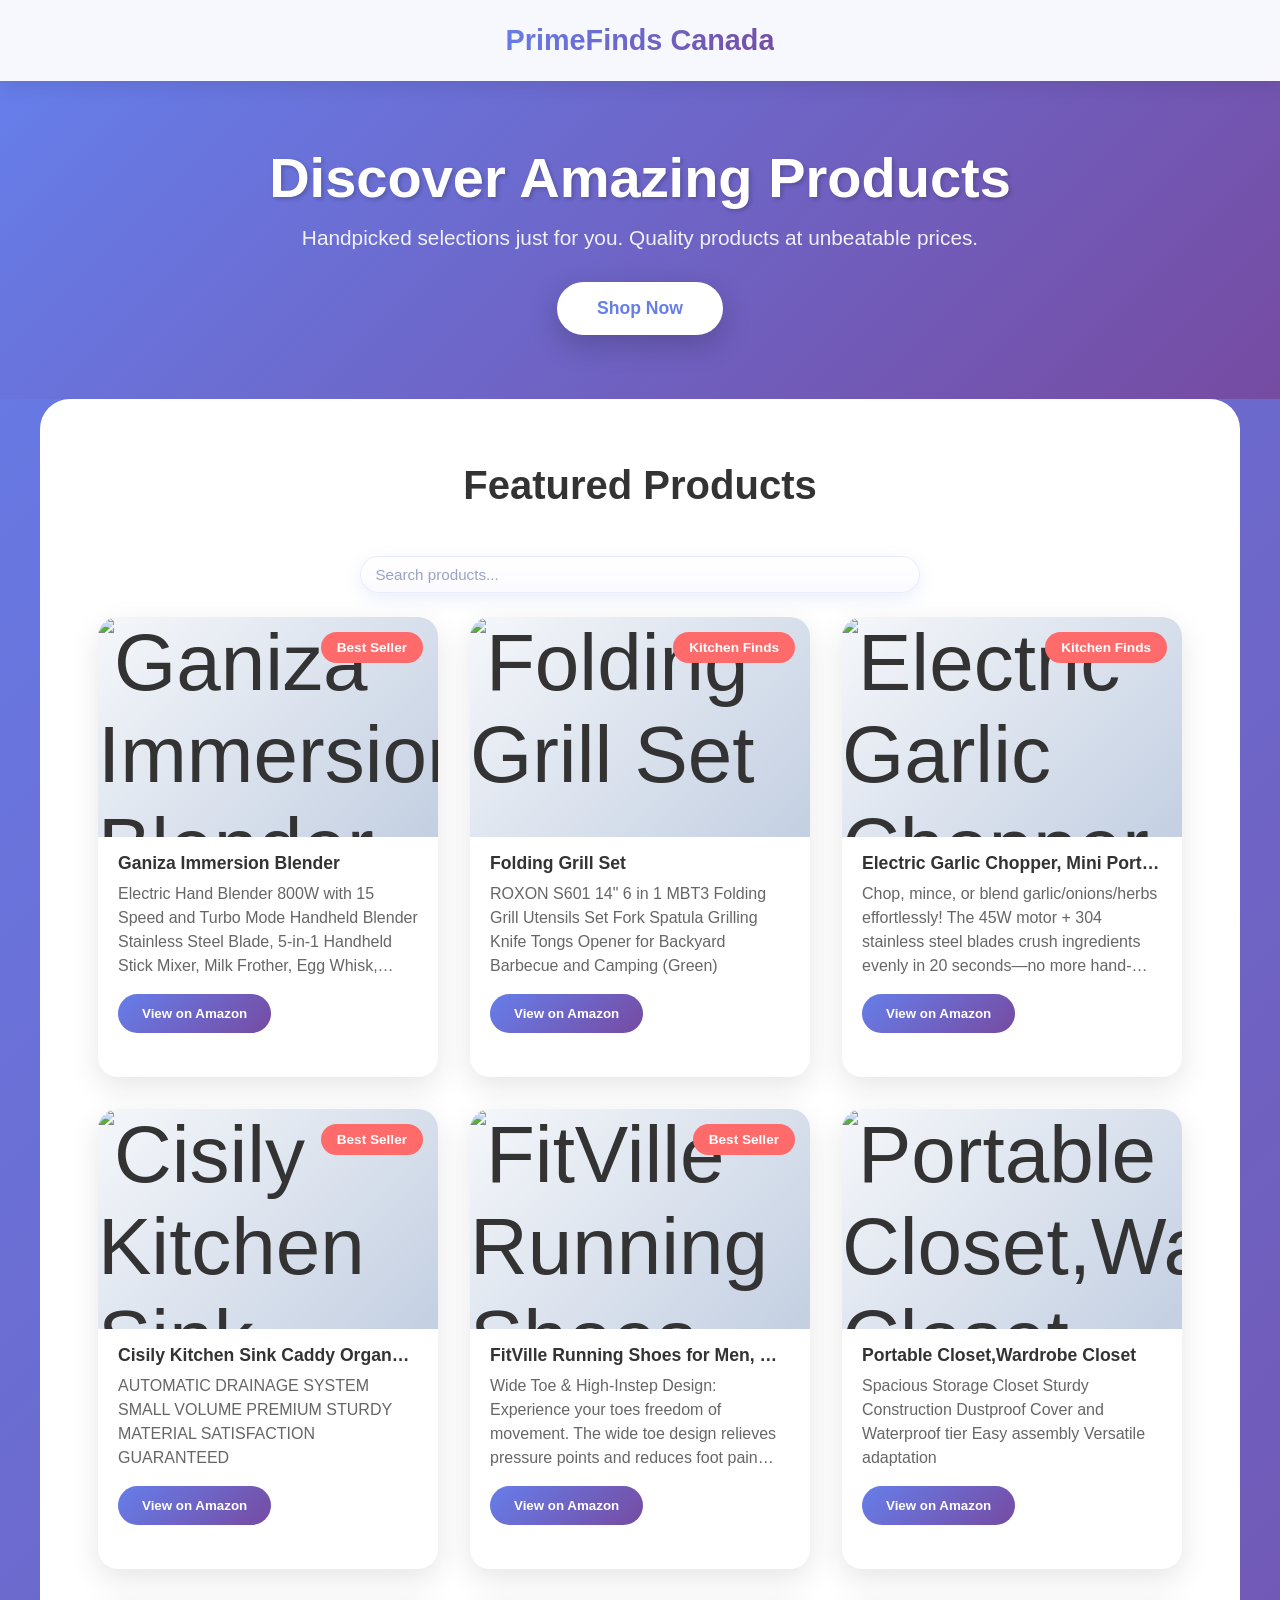
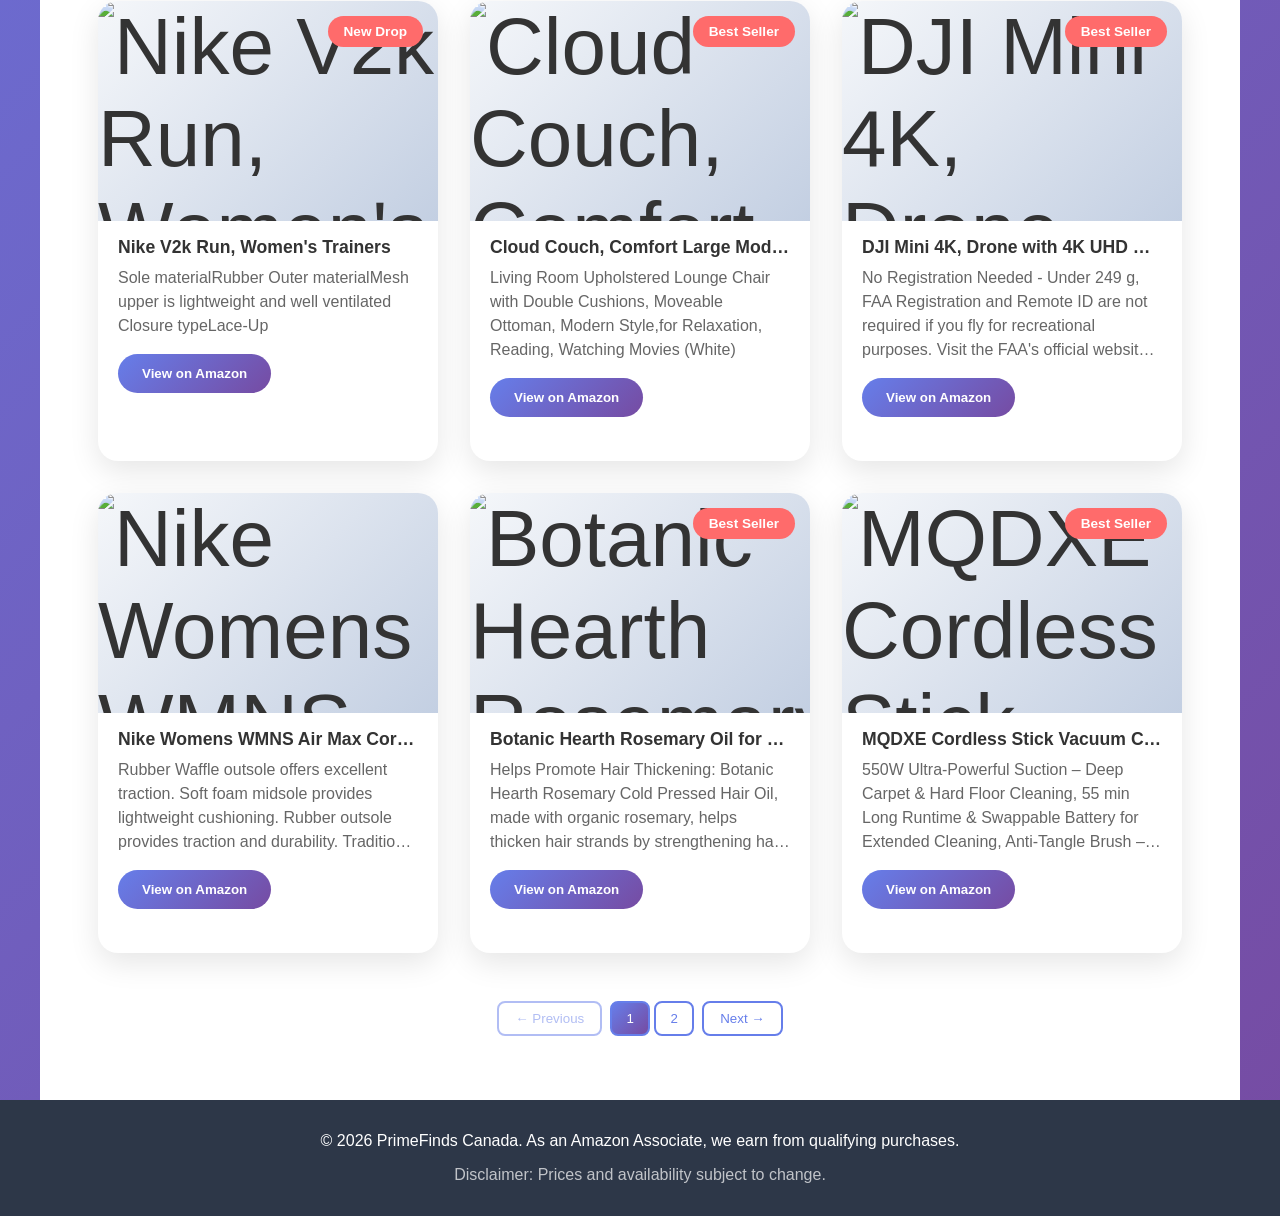
==== commit 8ea0a662: "made header responsive" ====
--- a/index.html
+++ b/index.html
@@ -28,12 +28,6 @@
         <header>
             <nav>
                 <a class="logo" href="/" aria-label="PrimeFinds Canada homepage">PrimeFinds Canada</a>
-                <ul class="nav-links">
-                    <li><a href="#home">Home</a></li>
-                    <li><a href="#products">Products</a></li>
-                    <li><a href="#deals">Deals</a></li>
-                    <li><a href="#about">About</a></li>
-                </ul>
             </nav>
         </header>
 
--- a/styles.css
+++ b/styles.css
@@ -39,7 +39,7 @@
     max-width: 1200px;
     margin: 0 auto;
     display: flex;
-    justify-content: space-between;
+    justify-content: center;
     align-items: center;
 }
 
@@ -50,6 +50,27 @@
     -webkit-background-clip: text;
     -webkit-text-fill-color: transparent;
     background-clip: text;
+}
+
+/* Mobile responsive header */
+@media (max-width: 768px) {
+    header {
+        padding: 1rem 1.5rem;
+    }
+
+    .logo {
+        font-size: 1.4rem;
+    }
+}
+
+@media (max-width: 480px) {
+    header {
+        padding: 0.75rem 1rem;
+    }
+
+    .logo {
+        font-size: 1.1rem;
+    }
 }
 
 .nav-links {
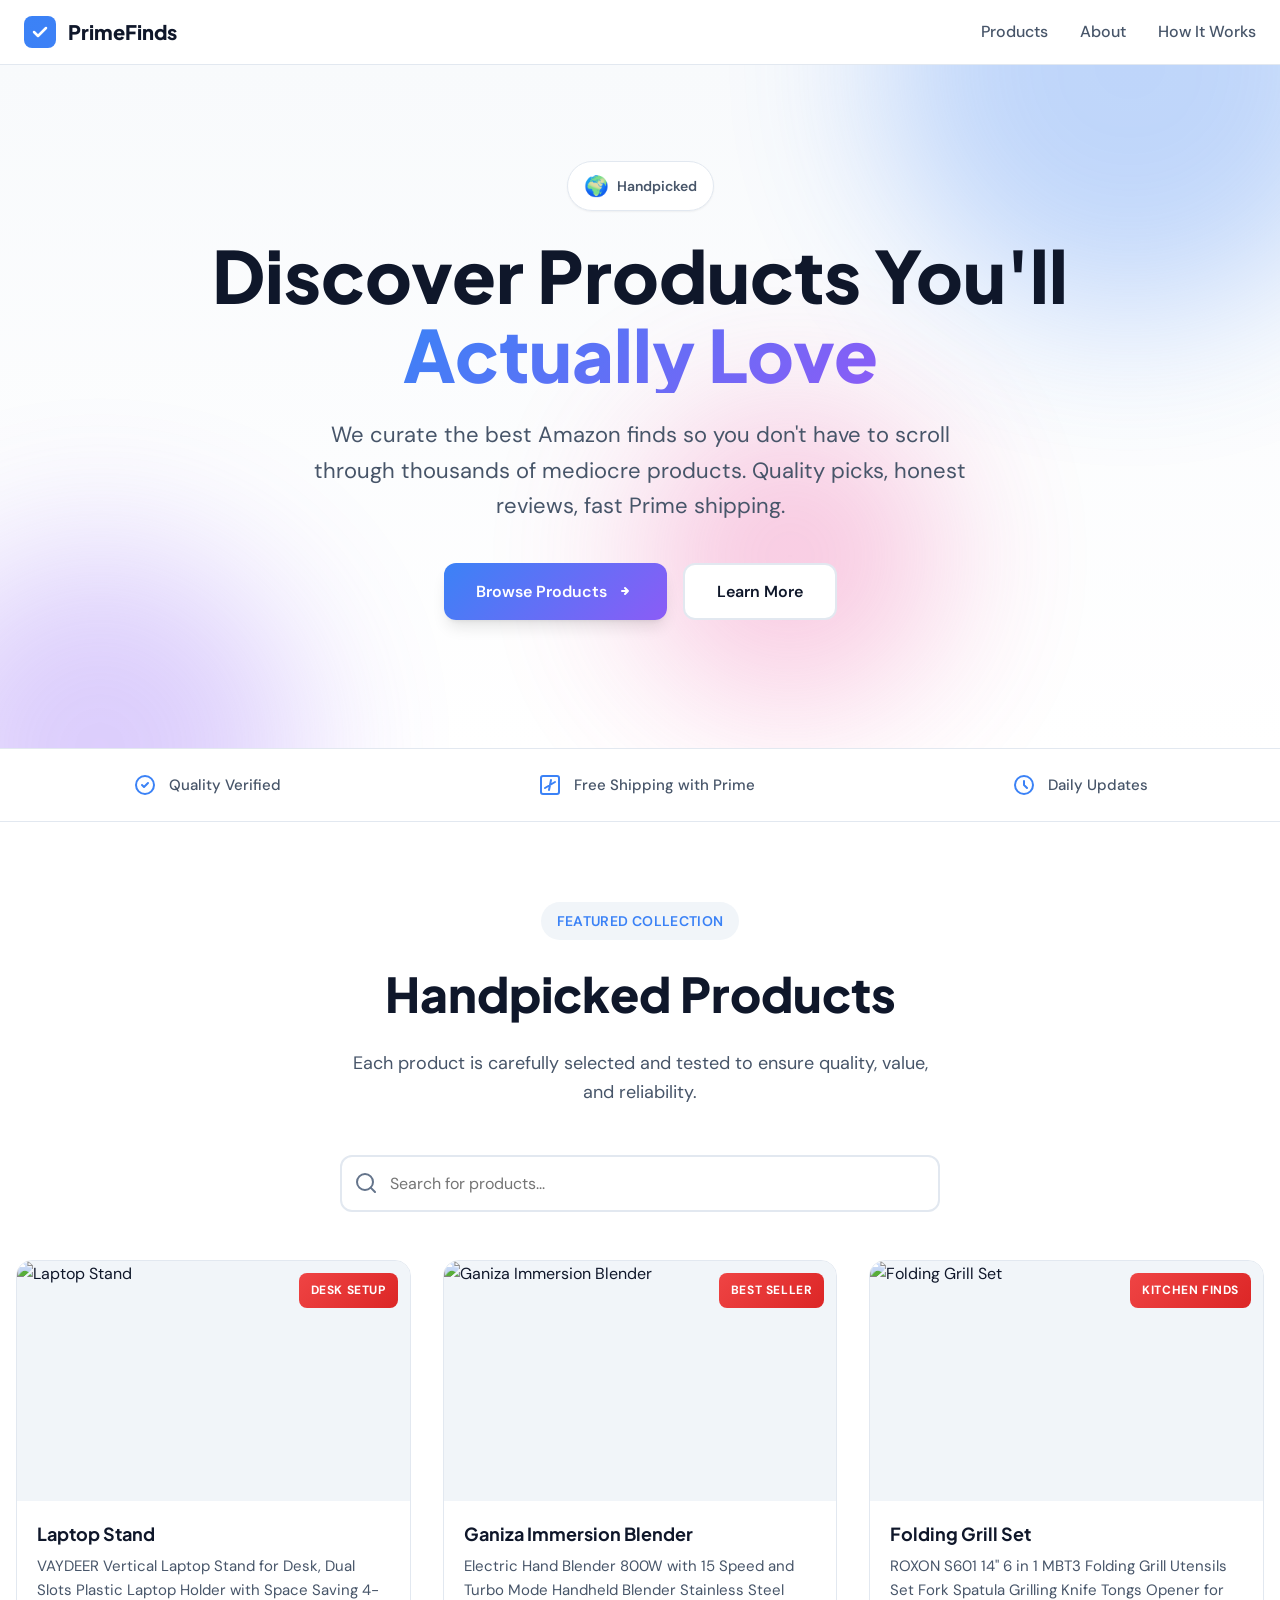
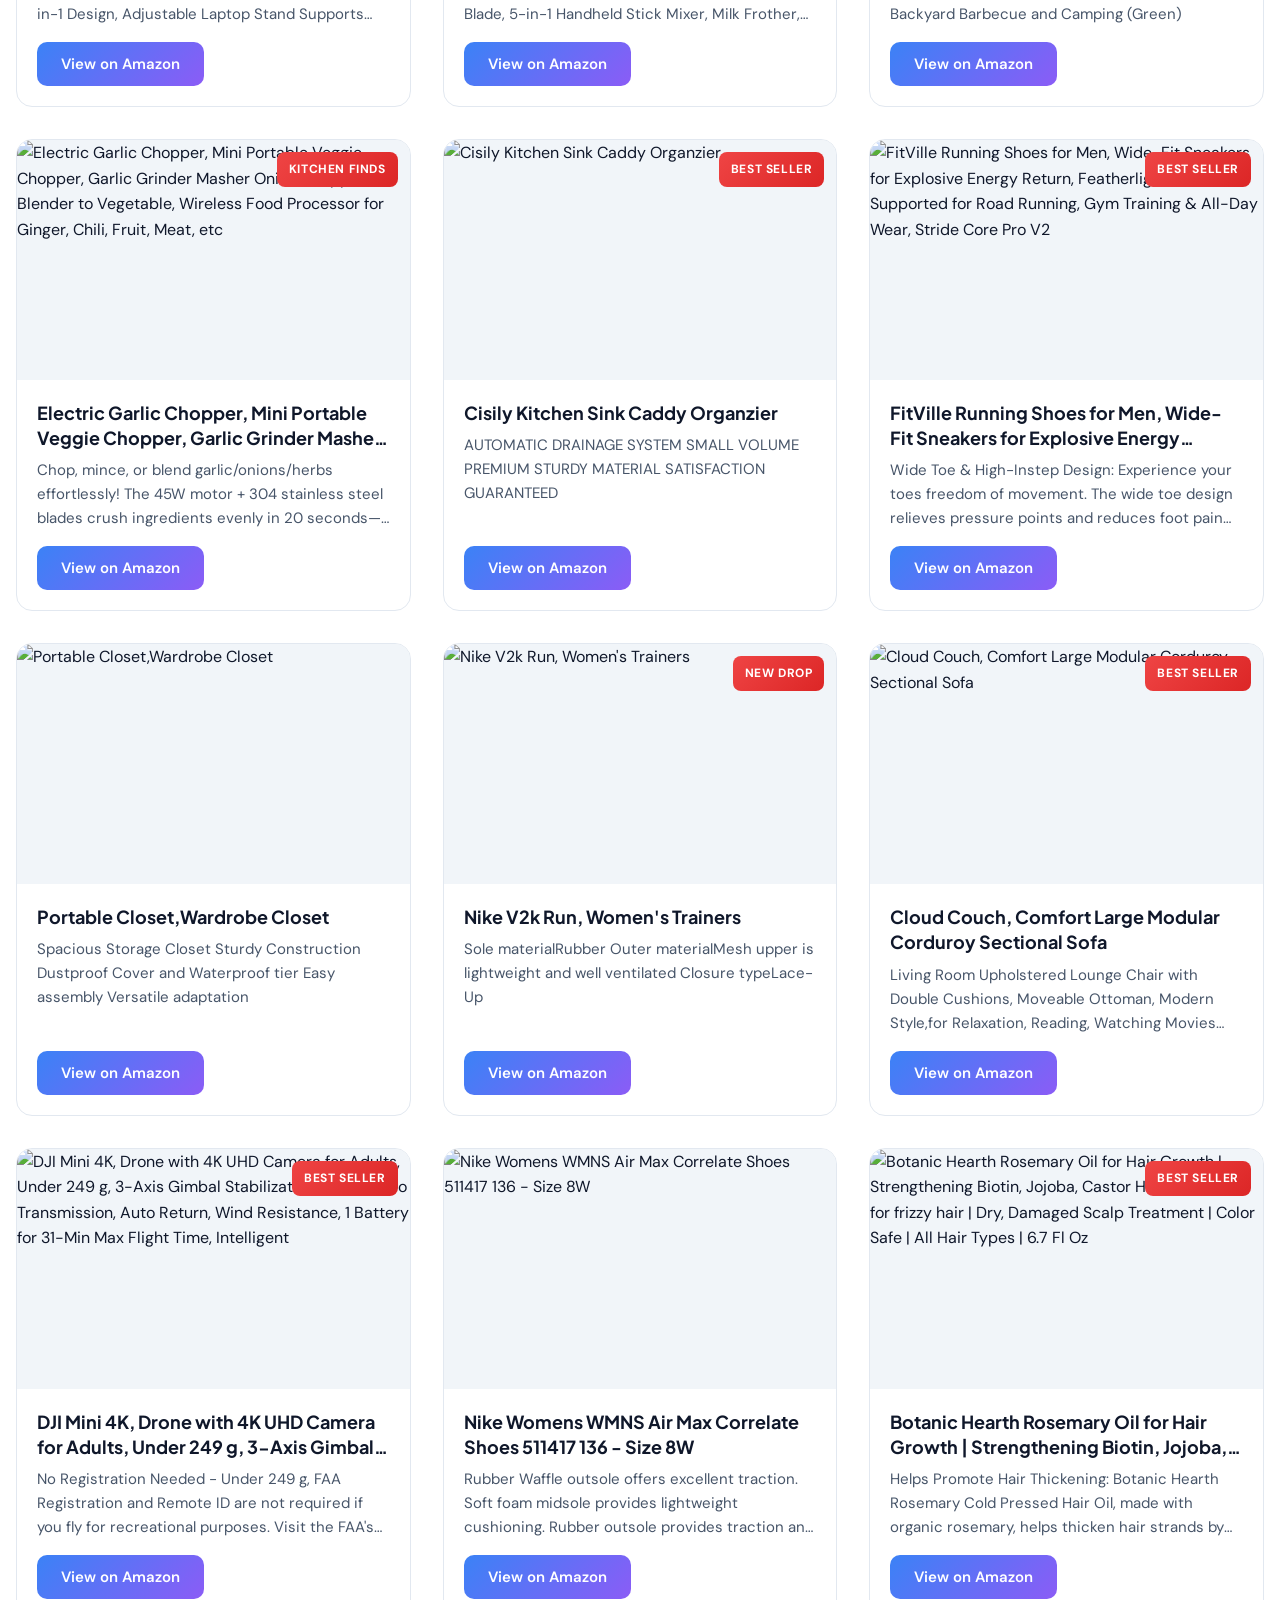
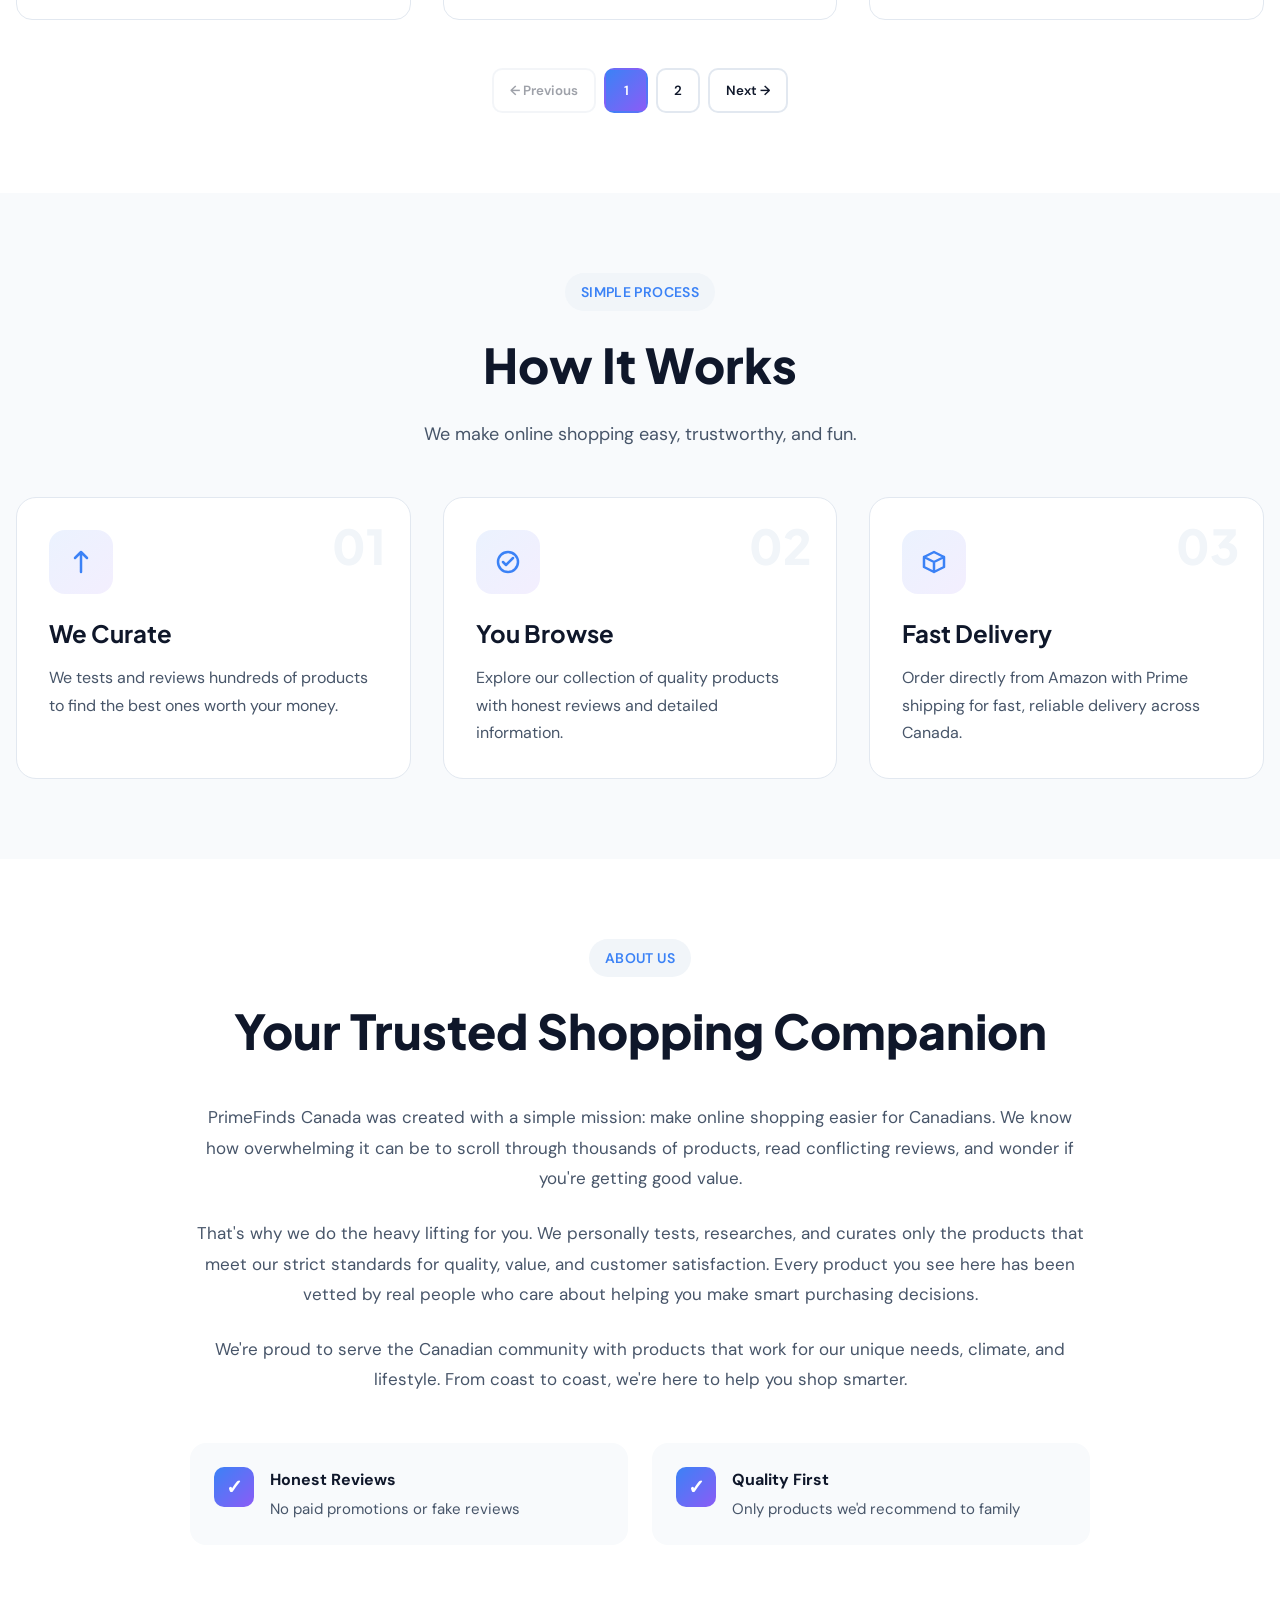
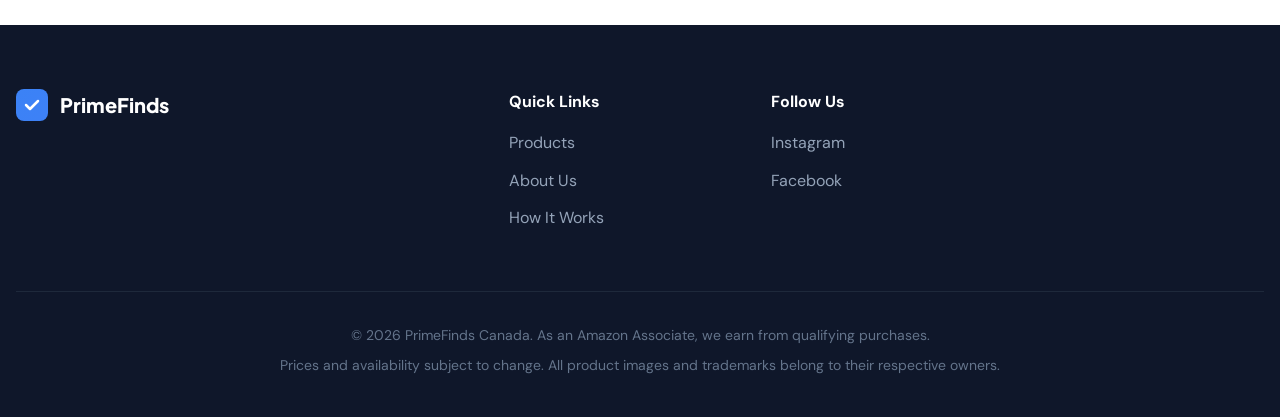
==== commit 71245f42: "Updated Look and feel and SEO" ====
--- a/index.html
+++ b/index.html
@@ -3,122 +3,398 @@
 <head>
     <meta charset="UTF-8">
     <meta name="viewport" content="width=device-width, initial-scale=1.0">
-    <title>PrimeFinds Canada - Your Amazon Finds</title>
-    <meta name="description" content="PrimeFinds Canada curates top Amazon finds for Canadian shoppers — handpicked deals, fast shipping with Prime, and honest product picks. Browse featured items and best prices.">
+    <title>PrimeFinds - Curated Amazon Finds</title>
+    <meta name="description" content="Discover handpicked Amazon products perfect for shoppers. Quality items, honest reviews, and fast Prime shipping. Your trusted source for smart shopping.">
     <meta name="robots" content="index, follow">
     <link rel="alternate" hreflang="en-CA" href="/">
+    
     <!-- Open Graph / Facebook -->
     <meta property="og:type" content="website">
-    <meta property="og:title" content="PrimeFinds Canada - Your Amazon Finds">
-    <meta property="og:description" content="Handpicked Amazon finds for Canadian shoppers — curated deals, trusted reviews, and fast Prime shipping.">
+    <meta property="og:title" content="PrimeFinds Canada - Curated Amazon Finds">
+    <meta property="og:description" content="Handpicked Amazon products for shoppers — trusted reviews, quality picks, and fast Prime shipping.">
     <meta property="og:url" content="">
+    <meta property="og:image" content="/og-image.jpg">
+    
     <!-- Twitter -->
     <meta name="twitter:card" content="summary_large_image">
-    <meta name="twitter:title" content="PrimeFinds Canada - Your Amazon Finds">
-    <meta name="twitter:description" content="Handpicked Amazon finds for Canadian shoppers — curated deals, trusted reviews, and fast Prime shipping.">
-    <meta name="theme-color" content="#ffffff">
-    <!-- canonical will be set dynamically to the current page URL -->
+    <meta name="twitter:title" content="PrimeFinds Canada - Curated Amazon Finds">
+    <meta name="twitter:description" content="Handpicked Amazon products for shoppers — trusted reviews, quality picks, and fast Prime shipping.">
+    <meta name="twitter:image" content="/og-image.jpg">
+    
+    <meta name="theme-color" content="#0F172A">
     <link rel="canonical" href="">
-    <!-- JSON-LD structured data will be injected dynamically to use the current origin -->
+    
+    <!-- Google Fonts - Modern, distinctive typography -->
+    <link rel="preconnect" href="https://fonts.googleapis.com">
+    <link rel="preconnect" href="https://fonts.gstatic.com" crossorigin>
+    <link href="https://fonts.googleapis.com/css2?family=Plus+Jakarta+Sans:wght@400;500;600;700;800&family=DM+Sans:wght@400;500;700&display=swap" rel="stylesheet">
+    
     <link rel="stylesheet" href="styles.css">
 </head>
 <body>
     <!-- Public Website -->
     <div class="public-site" id="publicSite">
-        <header>
-            <nav>
-                <a class="logo" href="/" aria-label="PrimeFinds Canada homepage">PrimeFinds Canada</a>
+        
+        <!-- Navigation -->
+        <header class="site-header">
+            <nav class="nav-container">
+                <a class="logo" href="/" aria-label="PrimeFinds Canada homepage">
+                    <svg width="32" height="32" viewBox="0 0 32 32" fill="none" xmlns="http://www.w3.org/2000/svg">
+                        <rect width="32" height="32" rx="8" fill="url(#logo-gradient)"/>
+                        <path d="M10 16L14 20L22 12" stroke="white" stroke-width="2.5" stroke-linecap="round" stroke-linejoin="round"/>
+                        <defs>
+                            <linearGradient id="logo-gradient" x1="0" y1="0" x2="32" y2="32">
+                                <stop stop-color="#3B82F6"/>
+                                <stop offset="1" stop-color="#8B5CF6"/>
+                            </linearGradient>
+                        </defs>
+                    </svg>
+                    <span>PrimeFinds</span>
+                    <!-- <span class="country-badge">CA</span> -->
+                </a>
+                
+                <div class="nav-links">
+                    <a href="#products" class="nav-link">Products</a>
+                    <a href="#about" class="nav-link">About</a>
+                    <a href="#how-it-works" class="nav-link">How It Works</a>
+                </div>
             </nav>
         </header>
 
+        <!-- Hero Section -->
         <section class="hero">
+            <div class="hero-background">
+                <div class="gradient-orb orb-1"></div>
+                <div class="gradient-orb orb-2"></div>
+                <div class="gradient-orb orb-3"></div>
+            </div>
+            
             <div class="hero-content">
-                <h1>Discover Amazing Products</h1>
-                <p>Handpicked selections just for you. Quality products at unbeatable prices.</p>
-                <button class="cta-btn" onclick="document.querySelector('.products').scrollIntoView({behavior: 'smooth'})">Shop Now</button>
+                <div class="hero-badge">
+                    <span class="badge-icon">🌍</span>
+                    <span>Handpicked</span>
+                </div>
+                
+                <h1 class="hero-title">
+                    Discover Products You'll
+                    <span class="gradient-text">Actually Love</span>
+                </h1>
+                
+                <p class="hero-subtitle">
+                    We curate the best Amazon finds so you don't have to scroll through thousands of mediocre products. 
+                    Quality picks, honest reviews, fast Prime shipping.
+                </p>
+                
+                <div class="hero-actions">
+                    <button class="btn btn-primary" onclick="document.querySelector('#products').scrollIntoView({behavior: 'smooth'})">
+                        Browse Products
+                        <svg width="20" height="20" viewBox="0 0 20 20" fill="none">
+                            <path d="M7 10H13M13 10L10 7M13 10L10 13" stroke="currentColor" stroke-width="2" stroke-linecap="round" stroke-linejoin="round"/>
+                        </svg>
+                    </button>
+                    <button class="btn btn-secondary" onclick="document.querySelector('#how-it-works').scrollIntoView({behavior: 'smooth'})">
+                        Learn More
+                    </button>
+                </div>
+                
+                <!-- <div class="hero-stats">
+                    <div class="stat-item">
+                        <div class="stat-number">500+</div>
+                        <div class="stat-label">Curated Products</div>
+                    </div>
+                    <div class="stat-divider"></div>
+                    <div class="stat-item">
+                        <div class="stat-number">10k+</div>
+                        <div class="stat-label">Happy Shoppers</div>
+                    </div>
+                    <div class="stat-divider"></div>
+                    <div class="stat-item">
+                        <div class="stat-number">4.8★</div>
+                        <div class="stat-label">Average Rating</div>
+                    </div>
+                </div> -->
             </div>
         </section>
 
-        <section class="products" id="products">
-            <h2 class="section-title">Featured Products</h2>
-            <div class="products-search">
-                <div class="nav-search">
-                    <input id="productSearch" type="search" placeholder="Search products..." aria-label="Search products">
-                    <button id="clearSearch" aria-label="Clear search" title="Clear" style="display:none">✕</button>
-                </div>
-            </div>
-            <div class="product-grid" id="productGrid"></div>
-            <div id="pagination"></div>
+        <!-- Trust Bar -->
+        <section class="trust-bar">
+            <div class="trust-container">
+                <div class="trust-item">
+                    <svg width="24" height="24" viewBox="0 0 24 24" fill="none">
+                        <path d="M9 12L11 14L15 10M21 12C21 16.9706 16.9706 21 12 21C7.02944 21 3 16.9706 3 12C3 7.02944 7.02944 3 12 3C16.9706 3 21 7.02944 21 12Z" stroke="currentColor" stroke-width="2" stroke-linecap="round" stroke-linejoin="round"/>
+                    </svg>
+                    <span>Quality Verified</span>
+                </div>
+                <div class="trust-item">
+                    <svg width="24" height="24" viewBox="0 0 24 24" fill="none">
+                        <path d="M13 7L11 17M17 9L7 15M5 3H19C20.1046 3 21 3.89543 21 5V19C21 20.1046 20.1046 21 19 21H5C3.89543 21 3 20.1046 3 19V5C3 3.89543 3.89543 3 5 3Z" stroke="currentColor" stroke-width="2" stroke-linecap="round" stroke-linejoin="round"/>
+                    </svg>
+                    <span>Free Shipping with Prime</span>
+                </div>
+                <div class="trust-item">
+                    <svg width="24" height="24" viewBox="0 0 24 24" fill="none">
+                        <path d="M12 8V12L15 15M21 12C21 16.9706 16.9706 21 12 21C7.02944 21 3 16.9706 3 12C3 7.02944 7.02944 3 12 3C16.9706 3 21 7.02944 21 12Z" stroke="currentColor" stroke-width="2" stroke-linecap="round" stroke-linejoin="round"/>
+                    </svg>
+                    <span>Daily Updates</span>
+                </div>
+                <!-- <div class="trust-item">
+                    <svg width="24" height="24" viewBox="0 0 24 24" fill="none">
+                        <path d="M12 15C13.6569 15 15 13.6569 15 12C15 10.3431 13.6569 9 12 9C10.3431 9 9 10.3431 9 12C9 13.6569 10.3431 15 12 15Z" stroke="currentColor" stroke-width="2"/>
+                        <path d="M12 5V3M12 21V19M19 12H21M3 12H5M17.6569 17.6569L19.0711 19.0711M4.92893 4.92893L6.34315 6.34315M6.34315 17.6569L4.92893 19.0711M19.0711 4.92893L17.6569 6.34315" stroke="currentColor" stroke-width="2" stroke-linecap="round"/>
+                    </svg>
+                    <span>Canadian Focus</span>
+                </div> -->
+            </div>
         </section>
 
-        <footer>
-            <p>&copy; 2026 PrimeFinds Canada. As an Amazon Associate, we earn from qualifying purchases.</p>
-            <p style="margin-top: 1rem; opacity: 0.7;">Disclaimer: Prices and availability subject to change.</p>
+        <!-- Products Section -->
+        <section class="products-section" id="products">
+            <div class="products-container">
+                <div class="section-header">
+                    <div class="section-badge">Featured Collection</div>
+                    <h2 class="section-title">Handpicked Products</h2>
+                    <p class="section-subtitle">
+                        Each product is carefully selected and tested to ensure quality, value, and reliability.
+                    </p>
+                </div>
+                
+                <!-- Search Bar -->
+                <div class="search-wrapper">
+                    <div class="search-container">
+                        <svg class="search-icon" width="20" height="20" viewBox="0 0 20 20" fill="none">
+                            <path d="M9 17C13.4183 17 17 13.4183 17 9C17 4.58172 13.4183 1 9 1C4.58172 1 1 4.58172 1 9C1 13.4183 4.58172 17 9 17Z" stroke="currentColor" stroke-width="2" stroke-linecap="round" stroke-linejoin="round"/>
+                            <path d="M19 19L14.65 14.65" stroke="currentColor" stroke-width="2" stroke-linecap="round" stroke-linejoin="round"/>
+                        </svg>
+                        <input 
+                            id="productSearch" 
+                            type="search" 
+                            placeholder="Search for products..." 
+                            aria-label="Search products"
+                        >
+                        <button id="clearSearch" class="clear-btn" aria-label="Clear search" title="Clear" style="display:none">
+                            <svg width="16" height="16" viewBox="0 0 16 16" fill="none">
+                                <path d="M12 4L4 12M4 4L12 12" stroke="currentColor" stroke-width="2" stroke-linecap="round" stroke-linejoin="round"/>
+                            </svg>
+                        </button>
+                    </div>
+                </div>
+
+                <!-- Product Grid -->
+                <div class="product-grid" id="productGrid"></div>
+                
+                <!-- Pagination -->
+                <div id="pagination"></div>
+            </div>
+        </section>
+
+        <!-- How It Works Section -->
+        <section class="how-it-works" id="how-it-works">
+            <div class="how-it-works-container">
+                <div class="section-header">
+                    <div class="section-badge">Simple Process</div>
+                    <h2 class="section-title">How It Works</h2>
+                    <p class="section-subtitle">
+                        We make online shopping easy, trustworthy, and fun.
+                    </p>
+                </div>
+                
+                <div class="steps-grid">
+                    <div class="step-card">
+                        <div class="step-number">01</div>
+                        <div class="step-icon">
+                            <svg width="32" height="32" viewBox="0 0 32 32" fill="none">
+                                <path d="M16 6V26M16 6L22 12M16 6L10 12" stroke="url(#step1-gradient)" stroke-width="2.5" stroke-linecap="round" stroke-linejoin="round"/>
+                                <defs>
+                                    <linearGradient id="step1-gradient" x1="10" y1="6" x2="22" y2="26">
+                                        <stop stop-color="#3B82F6"/>
+                                        <stop offset="1" stop-color="#8B5CF6"/>
+                                    </linearGradient>
+                                </defs>
+                            </svg>
+                        </div>
+                        <h3>We Curate</h3>
+                        <p>We tests and reviews hundreds of products to find the best ones worth your money.</p>
+                    </div>
+                    
+                    <div class="step-card">
+                        <div class="step-number">02</div>
+                        <div class="step-icon">
+                            <svg width="32" height="32" viewBox="0 0 32 32" fill="none">
+                                <circle cx="16" cy="16" r="10" stroke="url(#step2-gradient)" stroke-width="2.5"/>
+                                <path d="M11 16L14 19L21 12" stroke="url(#step2-gradient)" stroke-width="2.5" stroke-linecap="round" stroke-linejoin="round"/>
+                                <defs>
+                                    <linearGradient id="step2-gradient" x1="6" y1="6" x2="26" y2="26">
+                                        <stop stop-color="#3B82F6"/>
+                                        <stop offset="1" stop-color="#8B5CF6"/>
+                                    </linearGradient>
+                                </defs>
+                            </svg>
+                        </div>
+                        <h3>You Browse</h3>
+                        <p>Explore our collection of quality products with honest reviews and detailed information.</p>
+                    </div>
+                    
+                    <div class="step-card">
+                        <div class="step-number">03</div>
+                        <div class="step-icon">
+                            <svg width="32" height="32" viewBox="0 0 32 32" fill="none">
+                                <path d="M6 11L16 6L26 11M6 11V21L16 26M6 11L16 16M26 11V21L16 26M26 11L16 16M16 16V26" stroke="url(#step3-gradient)" stroke-width="2.5" stroke-linecap="round" stroke-linejoin="round"/>
+                                <defs>
+                                    <linearGradient id="step3-gradient" x1="6" y1="6" x2="26" y2="26">
+                                        <stop stop-color="#3B82F6"/>
+                                        <stop offset="1" stop-color="#8B5CF6"/>
+                                    </linearGradient>
+                                </defs>
+                            </svg>
+                        </div>
+                        <h3>Fast Delivery</h3>
+                        <p>Order directly from Amazon with Prime shipping for fast, reliable delivery across Canada.</p>
+                    </div>
+                </div>
+            </div>
+        </section>
+
+        <!-- About Section -->
+        <section class="about-section" id="about">
+            <div class="about-container">
+                <div class="about-content">
+                    <div class="section-badge">About Us</div>
+                    <h2 class="section-title">Your Trusted Shopping Companion</h2>
+                    <div class="about-text">
+                        <p>
+                            PrimeFinds Canada was created with a simple mission: make online shopping easier for Canadians. 
+                            We know how overwhelming it can be to scroll through thousands of products, read conflicting 
+                            reviews, and wonder if you're getting good value.
+                        </p>
+                        <p>
+                            That's why we do the heavy lifting for you. We personally tests, researches, and curates 
+                            only the products that meet our strict standards for quality, value, and customer satisfaction. 
+                            Every product you see here has been vetted by real people who care about helping you make 
+                            smart purchasing decisions.
+                        </p>
+                        <p>
+                            We're proud to serve the Canadian community with products that work for our unique needs, 
+                            climate, and lifestyle. From coast to coast, we're here to help you shop smarter.
+                        </p>
+                    </div>
+                    
+                    <div class="about-values">
+                        <div class="value-item">
+                            <div class="value-icon">✓</div>
+                            <div>
+                                <div class="value-title">Honest Reviews</div>
+                                <div class="value-desc">No paid promotions or fake reviews</div>
+                            </div>
+                        </div>
+                        <div class="value-item">
+                            <div class="value-icon">✓</div>
+                            <div>
+                                <div class="value-title">Quality First</div>
+                                <div class="value-desc">Only products we'd recommend to family</div>
+                            </div>
+                        </div>
+                       
+                    </div>
+                </div>
+            </div>
+        </section>
+
+        <!-- Footer -->
+        <footer class="site-footer">
+            <div class="footer-container">
+                <div class="footer-grid">
+                    <div class="footer-brand">
+                        <div class="footer-logo">
+                            <svg width="32" height="32" viewBox="0 0 32 32" fill="none" xmlns="http://www.w3.org/2000/svg">
+                                <rect width="32" height="32" rx="8" fill="url(#footer-logo-gradient)"/>
+                                <path d="M10 16L14 20L22 12" stroke="white" stroke-width="2.5" stroke-linecap="round" stroke-linejoin="round"/>
+                                <defs>
+                                    <linearGradient id="footer-logo-gradient" x1="0" y1="0" x2="32" y2="32">
+                                        <stop stop-color="#3B82F6"/>
+                                        <stop offset="1" stop-color="#8B5CF6"/>
+                                    </linearGradient>
+                                </defs>
+                            </svg>
+                            <span>PrimeFinds</span>
+                        </div>
+                    </div>
+                    
+                    <div class="footer-links">
+                        <h4>Quick Links</h4>
+                        <a href="#products">Products</a>
+                        <a href="#about">About Us</a>
+                        <a href="#how-it-works">How It Works</a>
+                    </div>
+                    
+                    <div class="footer-links">
+                        <h4>Follow Us</h4>
+                        <a href="https://instagram.com/primefinds_ca">Instagram</a>
+                        <a href="https://www.facebook.com/profile.php?id=61587211991980">Facebook</a>
+                    </div>
+                </div>
+                
+                <div class="footer-bottom">
+                    <p>&copy; 2026 PrimeFinds Canada. As an Amazon Associate, we earn from qualifying purchases.</p>
+                    <p class="footer-disclaimer">Prices and availability subject to change. All product images and trademarks belong to their respective owners.</p>
+                </div>
+            </div>
         </footer>
     </div>
 
-    <!-- Admin Panel -->
+    <!-- Admin Panel (Hidden) -->
     <div class="admin-panel" id="adminPanel">
-    <!-- Admin UI moved to admin.html -->
-    <!-- Embedded admin placeholder (hidden). Access via ?admin=1 and password. -->
-    <div id="embeddedAdmin" style="display:none"></div>
-    <script>
-        (function(){
-            const params = new URLSearchParams(window.location.search);
-            const isAdmin = params.get('admin') === '1' || params.get('admin') === 'true';
-            if (!isAdmin) return;
-
-            // WARNING: This is a client-side password gate for convenience only.
-            // It prevents casual access via the URL but is NOT a secure server-side auth.
-            // Change the password below before using in production.
-            const ADMIN_EMBED_PASSWORD = 'admin123';
-            const entered = prompt('Enter admin password to access the embedded admin panel:');
-            if (entered !== ADMIN_EMBED_PASSWORD) {
-                alert('Access denied');
-                try {
-                    const url = new URL(window.location.href);
-                    url.searchParams.delete('admin');
-                    history.replaceState(null, '', url.pathname + url.search + url.hash);
-                } catch (e) {}
-                return;
-            }
-
-            // Load admin.html and inject the main admin UI into the page
-            fetch('admin.html').then(r => r.text()).then(html => {
-                const parser = new DOMParser();
-                const doc = parser.parseFromString(html, 'text/html');
-                const main = doc.querySelector('main.admin-only');
-                if (!main) {
-                    alert('Failed to load admin UI');
+        <div id="embeddedAdmin" style="display:none"></div>
+        <script>
+            (function(){
+                const params = new URLSearchParams(window.location.search);
+                const isAdmin = params.get('admin') === '1' || params.get('admin') === 'true';
+                if (!isAdmin) return;
+
+                const ADMIN_EMBED_PASSWORD = 'admin123';
+                const entered = prompt('Enter admin password:');
+                if (entered !== ADMIN_EMBED_PASSWORD) {
+                    alert('Access denied');
+                    try {
+                        const url = new URL(window.location.href);
+                        url.searchParams.delete('admin');
+                        history.replaceState(null, '', url.pathname + url.search + url.hash);
+                    } catch (e) {}
                     return;
                 }
-                const container = document.getElementById('embeddedAdmin');
-                container.style.display = 'block';
-                container.innerHTML = main.innerHTML;
-
-                // load admin.js dynamically
-                const s = document.createElement('script');
-                s.src = 'admin.js';
-                s.defer = true;
-                document.body.appendChild(s);
-            }).catch(err => {
-                alert('Error loading admin UI: ' + err.message);
-            });
-        })();
-    </script>
+
+                fetch('admin.html').then(r => r.text()).then(html => {
+                    const parser = new DOMParser();
+                    const doc = parser.parseFromString(html, 'text/html');
+                    const main = doc.querySelector('main.admin-only');
+                    if (!main) {
+                        alert('Failed to load admin UI');
+                        return;
+                    }
+                    const container = document.getElementById('embeddedAdmin');
+                    container.style.display = 'block';
+                    container.innerHTML = main.innerHTML;
+
+                    const s = document.createElement('script');
+                    s.src = 'admin.js';
+                    s.defer = true;
+                    document.body.appendChild(s);
+                }).catch(err => {
+                    alert('Error loading admin UI: ' + err.message);
+                });
+            })();
+        </script>
+    </div>
+
+    <!-- SEO Scripts -->
     <script>
-        // Set canonical and Open Graph URL dynamically (removes query and hash)
         (function(){
             try {
                 var loc = window.location.protocol + '//' + window.location.host + window.location.pathname;
-                // set canonical link
                 var canonical = document.querySelector('link[rel="canonical"]');
                 if (canonical) canonical.href = loc;
-                // set og:url
                 var ogUrl = document.querySelector('meta[property="og:url"]');
                 if (ogUrl) ogUrl.content = loc;
 
-                // Inject JSON-LD for Organization and WebSite using current origin
                 var origin = window.location.protocol + '//' + window.location.host;
                 var jsonLd = {
                     "@context": "https://schema.org",
@@ -142,11 +418,11 @@
                 script.text = JSON.stringify(jsonLd);
                 document.head.appendChild(script);
             } catch (e) {
-                // fail silently
                 console.warn('SEO script error', e);
             }
         })();
     </script>
+    
     <script src="app.js" defer></script>
 </body>
-</html>+</html>
--- a/styles.css
+++ b/styles.css
@@ -1,273 +1,627 @@
+/* =================================
+   Modern PrimeFinds CSS
+   Design: Clean, Modern, Premium
+   ================================= */
+
+/* CSS Variables */
+:root {
+    /* Colors - Modern Blue & Purple Gradient Theme */
+    --primary: #3B82F6;
+    --primary-dark: #2563EB;
+    --secondary: #8B5CF6;
+    --accent: #EC4899;
+    
+    /* Neutrals */
+    --gray-50: #F8FAFC;
+    --gray-100: #F1F5F9;
+    --gray-200: #E2E8F0;
+    --gray-300: #CBD5E1;
+    --gray-400: #94A3B8;
+    --gray-500: #64748B;
+    --gray-600: #475569;
+    --gray-700: #334155;
+    --gray-800: #1E293B;
+    --gray-900: #0F172A;
+    
+    /* Semantic Colors */
+    --text-primary: var(--gray-900);
+    --text-secondary: var(--gray-600);
+    --text-tertiary: var(--gray-500);
+    --bg-primary: #FFFFFF;
+    --bg-secondary: var(--gray-50);
+    --border: var(--gray-200);
+    
+    /* Spacing */
+    --space-1: 0.25rem;
+    --space-2: 0.5rem;
+    --space-3: 0.75rem;
+    --space-4: 1rem;
+    --space-5: 1.25rem;
+    --space-6: 1.5rem;
+    --space-8: 2rem;
+    --space-10: 2.5rem;
+    --space-12: 3rem;
+    --space-16: 4rem;
+    --space-20: 5rem;
+    --space-24: 6rem;
+    
+    /* Typography */
+    --font-display: 'Plus Jakarta Sans', -apple-system, BlinkMacSystemFont, sans-serif;
+    --font-body: 'DM Sans', -apple-system, BlinkMacSystemFont, sans-serif;
+    
+    /* Shadows */
+    --shadow-sm: 0 1px 2px 0 rgb(0 0 0 / 0.05);
+    --shadow: 0 1px 3px 0 rgb(0 0 0 / 0.1), 0 1px 2px -1px rgb(0 0 0 / 0.1);
+    --shadow-md: 0 4px 6px -1px rgb(0 0 0 / 0.1), 0 2px 4px -2px rgb(0 0 0 / 0.1);
+    --shadow-lg: 0 10px 15px -3px rgb(0 0 0 / 0.1), 0 4px 6px -4px rgb(0 0 0 / 0.1);
+    --shadow-xl: 0 20px 25px -5px rgb(0 0 0 / 0.1), 0 8px 10px -6px rgb(0 0 0 / 0.1);
+    --shadow-2xl: 0 25px 50px -12px rgb(0 0 0 / 0.25);
+    
+    /* Animations */
+    --transition-fast: 150ms cubic-bezier(0.4, 0, 0.2, 1);
+    --transition-base: 250ms cubic-bezier(0.4, 0, 0.2, 1);
+    --transition-slow: 350ms cubic-bezier(0.4, 0, 0.2, 1);
+}
+
+/* Reset & Base Styles */
 * {
     margin: 0;
     padding: 0;
     box-sizing: border-box;
 }
 
+html {
+    scroll-behavior: smooth;
+    -webkit-font-smoothing: antialiased;
+    -moz-osx-font-smoothing: grayscale;
+}
+
 body {
-    font-family: 'Segoe UI', Tahoma, Geneva, Verdana, sans-serif;
-    background: linear-gradient(135deg, #667eea 0%, #764ba2 100%);
-    color: #333;
+    font-family: var(--font-body);
+    color: var(--text-primary);
+    background: var(--bg-primary);
+    line-height: 1.6;
     overflow-x: hidden;
 }
 
-.public-site {
+img {
+    max-width: 100%;
+    height: auto;
     display: block;
 }
 
-.admin-panel {
-    display: none;
-}
-
-header {
-    background: rgba(255, 255, 255, 0.95);
-    backdrop-filter: blur(10px);
-    padding: 1.5rem 2rem;
+button {
+    font-family: inherit;
+    cursor: pointer;
+}
+
+a {
+    color: inherit;
+    text-decoration: none;
+}
+
+/* =================================
+   Navigation
+   ================================= */
+
+.site-header {
     position: sticky;
     top: 0;
     z-index: 100;
-    box-shadow: 0 4px 20px rgba(0,0,0,0.1);
+    background: rgba(255, 255, 255, 0.8);
+    backdrop-filter: blur(12px);
+    border-bottom: 1px solid var(--border);
     animation: slideDown 0.5s ease;
 }
 
 @keyframes slideDown {
-    from { transform: translateY(-100%); }
-    to { transform: translateY(0); }
-}
-
-nav {
-    max-width: 1200px;
+    from {
+        transform: translateY(-100%);
+        opacity: 0;
+    }
+    to {
+        transform: translateY(0);
+        opacity: 1;
+    }
+}
+
+.nav-container {
+    max-width: 1280px;
     margin: 0 auto;
-    display: flex;
+    padding: var(--space-4) var(--space-6);
+    display: flex;
+    justify-content: space-between;
+    align-items: center;
+}
+
+.logo {
+    display: flex;
+    align-items: center;
+    gap: var(--space-3);
+    font-family: var(--font-display);
+    font-weight: 800;
+    font-size: 1.25rem;
+    color: var(--text-primary);
+    transition: transform var(--transition-fast);
+}
+
+.logo:hover {
+    transform: translateY(-2px);
+}
+
+.logo svg {
+    flex-shrink: 0;
+}
+
+.country-badge {
+    display: inline-flex;
+    align-items: center;
     justify-content: center;
-    align-items: center;
-}
-
-.logo {
-    font-size: 1.8rem;
-    font-weight: bold;
-    background: linear-gradient(135deg, #667eea, #764ba2);
+    padding: 0.125rem 0.5rem;
+    background: linear-gradient(135deg, var(--primary), var(--secondary));
+    color: white;
+    font-size: 0.75rem;
+    font-weight: 700;
+    border-radius: 999px;
+    letter-spacing: 0.025em;
+}
+
+.nav-links {
+    display: flex;
+    gap: var(--space-8);
+    align-items: center;
+}
+
+.nav-link {
+    font-weight: 500;
+    color: var(--text-secondary);
+    transition: color var(--transition-fast);
+    position: relative;
+}
+
+.nav-link::after {
+    content: '';
+    position: absolute;
+    bottom: -4px;
+    left: 0;
+    width: 0;
+    height: 2px;
+    background: linear-gradient(90deg, var(--primary), var(--secondary));
+    transition: width var(--transition-base);
+}
+
+.nav-link:hover {
+    color: var(--primary);
+}
+
+.nav-link:hover::after {
+    width: 100%;
+}
+
+/* Mobile Navigation */
+@media (max-width: 768px) {
+    .nav-container {
+        padding: var(--space-3) var(--space-4);
+    }
+    
+    .nav-links {
+        display: none;
+    }
+    
+    .logo span:first-of-type {
+        font-size: 1.125rem;
+    }
+}
+
+/* =================================
+   Hero Section
+   ================================= */
+
+.hero {
+    position: relative;
+    padding: var(--space-24) var(--space-6) var(--space-20);
+    overflow: hidden;
+    background: linear-gradient(180deg, var(--gray-50) 0%, white 100%);
+}
+
+.hero-background {
+    position: absolute;
+    inset: 0;
+    overflow: hidden;
+    z-index: 0;
+}
+
+.gradient-orb {
+    position: absolute;
+    border-radius: 50%;
+    filter: blur(80px);
+    opacity: 0.3;
+    animation: float 20s ease-in-out infinite;
+}
+
+.orb-1 {
+    width: 500px;
+    height: 500px;
+    background: var(--primary);
+    top: -250px;
+    right: -100px;
+    animation-delay: 0s;
+}
+
+.orb-2 {
+    width: 400px;
+    height: 400px;
+    background: var(--secondary);
+    bottom: -200px;
+    left: -100px;
+    animation-delay: 7s;
+}
+
+.orb-3 {
+    width: 300px;
+    height: 300px;
+    background: var(--accent);
+    top: 50%;
+    left: 50%;
+    animation-delay: 14s;
+}
+
+@keyframes float {
+    0%, 100% {
+        transform: translate(0, 0) scale(1);
+    }
+    33% {
+        transform: translate(30px, -30px) scale(1.1);
+    }
+    66% {
+        transform: translate(-20px, 20px) scale(0.9);
+    }
+}
+
+.hero-content {
+    position: relative;
+    z-index: 1;
+    max-width: 900px;
+    margin: 0 auto;
+    text-align: center;
+}
+
+.hero-badge {
+    display: inline-flex;
+    align-items: center;
+    gap: var(--space-2);
+    padding: var(--space-2) var(--space-4);
+    background: white;
+    border: 1px solid var(--border);
+    border-radius: 999px;
+    font-size: 0.875rem;
+    font-weight: 600;
+    color: var(--text-secondary);
+    margin-bottom: var(--space-6);
+    box-shadow: var(--shadow-sm);
+    animation: fadeInUp 0.6s ease 0.2s both;
+}
+
+.badge-icon {
+    font-size: 1.25rem;
+}
+
+.hero-title {
+    font-family: var(--font-display);
+    font-size: clamp(2.5rem, 6vw, 4.5rem);
+    font-weight: 800;
+    line-height: 1.1;
+    margin-bottom: var(--space-6);
+    animation: fadeInUp 0.6s ease 0.3s both;
+}
+
+.gradient-text {
+    background: linear-gradient(135deg, var(--primary), var(--secondary));
     -webkit-background-clip: text;
     -webkit-text-fill-color: transparent;
     background-clip: text;
-}
-
-/* Mobile responsive header */
+    display: inline-block;
+}
+
+.hero-subtitle {
+    font-size: clamp(1.125rem, 2vw, 1.375rem);
+    color: var(--text-secondary);
+    margin-bottom: var(--space-10);
+    max-width: 700px;
+    margin-left: auto;
+    margin-right: auto;
+    animation: fadeInUp 0.6s ease 0.4s both;
+}
+
+.hero-actions {
+    display: flex;
+    gap: var(--space-4);
+    justify-content: center;
+    flex-wrap: wrap;
+    margin-bottom: var(--space-12);
+    animation: fadeInUp 0.6s ease 0.5s both;
+}
+
+@keyframes fadeInUp {
+    from {
+        opacity: 0;
+        transform: translateY(20px);
+    }
+    to {
+        opacity: 1;
+        transform: translateY(0);
+    }
+}
+
+/* Buttons */
+.btn {
+    display: inline-flex;
+    align-items: center;
+    gap: var(--space-2);
+    padding: var(--space-4) var(--space-8);
+    border: none;
+    border-radius: 12px;
+    font-weight: 600;
+    font-size: 1rem;
+    transition: all var(--transition-base);
+    white-space: nowrap;
+}
+
+.btn-primary {
+    background: linear-gradient(135deg, var(--primary), var(--secondary));
+    color: white;
+    box-shadow: var(--shadow-lg);
+}
+
+.btn-primary:hover {
+    transform: translateY(-2px);
+    box-shadow: var(--shadow-xl);
+}
+
+.btn-primary:active {
+    transform: translateY(0);
+}
+
+.btn-secondary {
+    background: white;
+    color: var(--text-primary);
+    border: 2px solid var(--border);
+}
+
+.btn-secondary:hover {
+    border-color: var(--primary);
+    color: var(--primary);
+    transform: translateY(-2px);
+}
+
+/* Hero Stats */
+.hero-stats {
+    display: flex;
+    justify-content: center;
+    align-items: center;
+    gap: var(--space-8);
+    flex-wrap: wrap;
+    animation: fadeInUp 0.6s ease 0.6s both;
+}
+
+.stat-item {
+    text-align: center;
+}
+
+.stat-number {
+    font-family: var(--font-display);
+    font-size: 2rem;
+    font-weight: 800;
+    color: var(--text-primary);
+    margin-bottom: var(--space-1);
+}
+
+.stat-label {
+    font-size: 0.875rem;
+    color: var(--text-tertiary);
+}
+
+.stat-divider {
+    width: 1px;
+    height: 40px;
+    background: var(--border);
+}
+
 @media (max-width: 768px) {
-    header {
-        padding: 1rem 1.5rem;
-    }
-
-    .logo {
-        font-size: 1.4rem;
-    }
-}
-
-@media (max-width: 480px) {
-    header {
-        padding: 0.75rem 1rem;
-    }
-
-    .logo {
-        font-size: 1.1rem;
-    }
-}
-
-.nav-links {
-    display: flex;
-    gap: 2rem;
-    list-style: none;
-    align-items: center;
-}
-
-.nav-links a {
-    color: #333;
-    text-decoration: none;
+    .hero {
+        padding: var(--space-16) var(--space-4) var(--space-12);
+    }
+    
+    .hero-stats {
+        gap: var(--space-4);
+    }
+    
+    .stat-divider {
+        display: none;
+    }
+    
+    .stat-number {
+        font-size: 1.5rem;
+    }
+}
+
+/* =================================
+   Trust Bar
+   ================================= */
+
+.trust-bar {
+    background: white;
+    border-top: 1px solid var(--border);
+    border-bottom: 1px solid var(--border);
+    padding: var(--space-6) var(--space-4);
+}
+
+.trust-container {
+    max-width: 1280px;
+    margin: 0 auto;
+    display: flex;
+    justify-content: space-around;
+    align-items: center;
+    flex-wrap: wrap;
+    gap: var(--space-6);
+}
+
+.trust-item {
+    display: flex;
+    align-items: center;
+    gap: var(--space-3);
+    color: var(--text-secondary);
+    font-size: 0.9375rem;
     font-weight: 500;
-    transition: all 0.3s;
+}
+
+.trust-item svg {
+    color: var(--primary);
+    flex-shrink: 0;
+}
+
+@media (max-width: 768px) {
+    .trust-container {
+        flex-direction: column;
+        gap: var(--space-4);
+    }
+}
+
+/* =================================
+   Products Section
+   ================================= */
+
+.products-section {
+    padding: var(--space-20) var(--space-4);
+    background: white;
+}
+
+.products-container {
+    max-width: 1280px;
+    margin: 0 auto;
+}
+
+.section-header {
+    text-align: center;
+    margin-bottom: var(--space-12);
+}
+
+.section-badge {
+    display: inline-block;
+    padding: var(--space-2) var(--space-4);
+    background: var(--gray-100);
+    color: var(--primary);
+    font-size: 0.875rem;
+    font-weight: 600;
+    border-radius: 999px;
+    margin-bottom: var(--space-4);
+    letter-spacing: 0.025em;
+    text-transform: uppercase;
+}
+
+.section-title {
+    font-family: var(--font-display);
+    font-size: clamp(2rem, 4vw, 3rem);
+    font-weight: 800;
+    margin-bottom: var(--space-4);
+}
+
+.section-subtitle {
+    font-size: 1.125rem;
+    color: var(--text-secondary);
+    max-width: 600px;
+    margin: 0 auto;
+}
+
+/* Search Bar */
+.search-wrapper {
+    margin-bottom: var(--space-12);
+}
+
+.search-container {
     position: relative;
-}
-
-.nav-links a:hover {
-    color: #667eea;
-}
-
-.nav-search {
-    display: flex;
-    align-items: center;
-    gap: 0.5rem;
-    margin-left: 1rem;
-}
-
-.nav-search input[type="search"] {
-    width: 260px;
-    max-width: 40vw;
-    padding: 0.55rem 0.9rem;
-    padding-right: 2.4rem;
-    border: 1px solid rgba(99,102,241,0.12);
-    background: linear-gradient(180deg, rgba(255,255,255,0.95), rgba(250,250,255,0.9));
-    border-radius: 999px;
-    font-size: 0.95rem;
+    max-width: 600px;
+    margin: 0 auto;
+}
+
+.search-icon {
+    position: absolute;
+    left: var(--space-4);
+    top: 50%;
+    transform: translateY(-50%);
+    color: var(--text-tertiary);
+    pointer-events: none;
+}
+
+.search-container input {
+    width: 100%;
+    padding: var(--space-4) var(--space-12);
+    padding-left: var(--space-12);
+    border: 2px solid var(--border);
+    border-radius: 12px;
+    font-size: 1rem;
+    font-family: inherit;
+    background: white;
+    transition: all var(--transition-base);
+}
+
+.search-container input:focus {
     outline: none;
-    box-shadow: 0 6px 18px rgba(102,126,234,0.12);
-    transition: all 180ms ease;
-    color: #222;
-}
-
-.nav-search input[type="search"]::placeholder {
-    color: #9aa3c7;
-}
-
-.nav-search input[type="search"]:focus {
-    transform: translateY(-1px);
-    box-shadow: 0 10px 30px rgba(102,126,234,0.18);
-    border-color: rgba(102,126,234,0.6);
-}
-
-.nav-search button#clearSearch {
-    background: rgba(0,0,0,0.06);
+    border-color: var(--primary);
+    box-shadow: 0 0 0 4px rgba(59, 130, 246, 0.1);
+}
+
+.clear-btn {
+    position: absolute;
+    right: var(--space-3);
+    top: 50%;
+    transform: translateY(-50%);
+    padding: var(--space-2);
+    background: var(--gray-100);
     border: none;
-    color: #333;
-    padding: 0.35rem 0.6rem;
-    border-radius: 999px;
-    cursor: pointer;
-    font-size: 0.9rem;
-    display: inline-flex;
-    align-items: center;
-    justify-content: center;
-    transition: background 150ms ease, transform 120ms ease;
-}
-
-.nav-search button#clearSearch:hover {
-    background: rgba(0,0,0,0.12);
-    transform: scale(1.03);
-}
-
-/* Responsive adjustments */
-@media (max-width: 800px) {
-    .nav-search {
-        display: none; /* hide on small screens to preserve space */
-    }
-    .nav-links {
-        gap: 1rem;
-    }
-}
-
-/* When search is used inside products area */
-.products .nav-search {
-    margin: 0 auto 1.5rem auto;
-    justify-content: center;
-    width: 100%;
-}
-.products .nav-search input[type="search"] {
-    width: 560px;
-    max-width: 100%;
-}
-
-.hero {
-    /* full-bleed hero background */
-    width: 100%;
-    padding: 4rem 2rem;
-    text-align: center;
-    color: white;
-    animation: fadeIn 1s ease;
-    background: linear-gradient(135deg, #667eea 0%, #764ba2 100%);
-}
-
-.hero-content {
-    max-width: 1200px;
-    margin: 0 auto;
-    padding: 0 1rem;
-}
-
-@keyframes fadeIn {
-    from { opacity: 0; transform: translateY(20px); }
-    to { opacity: 1; transform: translateY(0); }
-}
-
-.hero h1 {
-    font-size: 3.5rem;
-    margin-bottom: 1rem;
-    text-shadow: 2px 2px 4px rgba(0,0,0,0.2);
-}
-
-.hero p {
-    font-size: 1.3rem;
-    margin-bottom: 2rem;
-    opacity: 0.9;
-}
-
-.cta-btn {
-    background: white;
-    color: #667eea;
-    padding: 1rem 2.5rem;
-    border: none;
-    border-radius: 50px;
-    font-size: 1.1rem;
-    font-weight: bold;
-    cursor: pointer;
-    transition: all 0.3s;
-    box-shadow: 0 10px 30px rgba(0,0,0,0.2);
-}
-
-.cta-btn:hover {
-    transform: translateY(-3px);
-    box-shadow: 0 15px 40px rgba(0,0,0,0.3);
-}
-
-.products {
-    max-width: 1200px;
-    margin: 0 auto;
-    padding: 4rem 2rem;
-    background: white;
-    border-radius: 30px 30px 0 0;
-}
-
-.section-title {
-    text-align: center;
-    font-size: 2.5rem;
-    margin-bottom: 3rem;
-    color: #333;
-}
-
+    border-radius: 8px;
+    color: var(--text-secondary);
+    transition: all var(--transition-fast);
+}
+
+.clear-btn:hover {
+    background: var(--gray-200);
+    color: var(--text-primary);
+}
+
+/* Product Grid */
 .product-grid {
-    /* Use flex so cards keep a fixed width and center when there are few items */
-    display: flex;
-    flex-wrap: wrap;
-    gap: 2rem;
-    justify-content: center;
-    align-items: start;
+    display: grid;
+    grid-template-columns: repeat(auto-fill, minmax(300px, 1fr));
+    gap: var(--space-8);
+    margin-bottom: var(--space-12);
 }
 
 .product-card {
     background: white;
-    border-radius: 20px;
+    border: 1px solid var(--border);
+    border-radius: 16px;
     overflow: hidden;
-    box-shadow: 0 10px 30px rgba(0,0,0,0.1);
-    transition: all 0.3s;
+    transition: all var(--transition-base);
     cursor: pointer;
+    display: flex;
+    flex-direction: column;
+}
+
+.product-card:hover {
+    transform: translateY(-4px);
+    box-shadow: var(--shadow-xl);
+    border-color: var(--primary);
+}
+
+.product-image {
     position: relative;
-    /* fixed card size to avoid expanding when only one product */
-    width: 340px;
-    height: 460px;
-    display: flex;
-    flex-direction: column;
-}
-
-.product-card:hover {
-    transform: translateY(-10px);
-    box-shadow: 0 20px 50px rgba(0,0,0,0.2);
-}
-
-.product-image {
     width: 100%;
-    height: 220px;
-    background: linear-gradient(135deg, #f5f7fa 0%, #c3cfe2 100%);
+    height: 240px;
+    background: var(--gray-100);
     display: flex;
     align-items: center;
     justify-content: center;
-    font-size: 5rem;
-    position: relative;
     overflow: hidden;
 }
 
@@ -275,75 +629,98 @@
     width: 100%;
     height: 100%;
     object-fit: cover;
+    transition: transform var(--transition-slow);
+}
+
+.product-card:hover .product-image img {
+    transform: scale(1.05);
 }
 
 .badge {
     position: absolute;
-    top: 15px;
-    right: 15px;
-    background: #ff6b6b;
+    top: var(--space-3);
+    right: var(--space-3);
+    padding: var(--space-2) var(--space-3);
+    background: linear-gradient(135deg, #EF4444, #DC2626);
     color: white;
-    padding: 0.5rem 1rem;
-    border-radius: 20px;
-    font-size: 0.85rem;
-    font-weight: bold;
+    font-size: 0.75rem;
+    font-weight: 700;
+    border-radius: 8px;
+    text-transform: uppercase;
+    letter-spacing: 0.05em;
     z-index: 2;
 }
 
 .product-info {
-    padding: 1rem 1.25rem;
+    padding: var(--space-5);
+    flex: 1;
     display: flex;
     flex-direction: column;
-    flex: 1 1 auto;
 }
 
 .product-title {
-    font-size: 1.1rem;
-    margin-bottom: 0.5rem;
-    color: #333;
-    font-weight: 600;
-    white-space: nowrap;
-    overflow: hidden;
-    text-overflow: ellipsis;
-}
-
-.product-desc {
-    color: #666;
-    margin-bottom: 1rem;
-    line-height: 1.5;
-    /* clamp description to max lines and show ellipsis */
+    font-family: var(--font-display);
+    font-size: 1.125rem;
+    font-weight: 700;
+    margin-bottom: var(--space-2);
+    line-height: 1.4;
     display: -webkit-box;
-    -webkit-line-clamp: 4;
+    -webkit-line-clamp: 2;
     -webkit-box-orient: vertical;
     overflow: hidden;
 }
 
+.product-desc {
+    color: var(--text-secondary);
+    font-size: 0.9375rem;
+    line-height: 1.6;
+    margin-bottom: var(--space-4);
+    display: -webkit-box;
+    -webkit-line-clamp: 3;
+    -webkit-box-orient: vertical;
+    overflow: hidden;
+    flex: 1;
+}
+
 .product-footer {
     display: flex;
     justify-content: space-between;
     align-items: center;
-}
-
+    margin-top: auto;
+}
+
+.product-price {
+    font-family: var(--font-display);
+    font-size: 1.5rem;
+    font-weight: 800;
+    color: var(--primary);
+}
 
 .buy-btn {
-    background: linear-gradient(135deg, #667eea, #764ba2);
+    padding: var(--space-3) var(--space-6);
+    background: linear-gradient(135deg, var(--primary), var(--secondary));
     color: white;
-    padding: 0.75rem 1.5rem;
     border: none;
-    border-radius: 25px;
-    font-weight: bold;
-    cursor: pointer;
-    transition: all 0.3s;
+    border-radius: 10px;
+    font-weight: 600;
+    font-size: 0.9375rem;
+    transition: all var(--transition-base);
 }
 
 .buy-btn:hover {
     transform: scale(1.05);
-    box-shadow: 0 5px 15px rgba(102, 126, 234, 0.4);
+    box-shadow: var(--shadow-lg);
+}
+
+@media (max-width: 768px) {
+    .product-grid {
+        grid-template-columns: repeat(auto-fill, minmax(250px, 1fr));
+        gap: var(--space-4);
+    }
 }
 
 /* Pagination */
 #pagination {
-    margin-top: 3rem;
     display: flex;
     justify-content: center;
 }
@@ -351,450 +728,301 @@
 .pagination-nav {
     display: flex;
     align-items: center;
-    gap: 0.5rem;
+    gap: var(--space-2);
     flex-wrap: wrap;
-    justify-content: center;
 }
 
 .pagination-btn,
 .pagination-number {
-    padding: 0.5rem 1rem;
-    border: 2px solid #667eea;
+    min-width: 44px;
+    padding: var(--space-3) var(--space-4);
+    border: 2px solid var(--border);
     background: white;
-    color: #667eea;
-    border-radius: 8px;
-    cursor: pointer;
-    font-weight: 500;
-    transition: all 0.3s ease;
+    color: var(--text-primary);
+    border-radius: 10px;
+    font-weight: 600;
+    transition: all var(--transition-base);
 }
 
 .pagination-btn:not(.disabled):hover,
 .pagination-number:not(.disabled):hover {
-    background: #667eea;
-    color: white;
+    border-color: var(--primary);
+    color: var(--primary);
     transform: translateY(-2px);
 }
 
 .pagination-btn.disabled,
 .pagination-number.disabled {
-    opacity: 0.5;
+    opacity: 0.4;
     cursor: not-allowed;
 }
 
 .pagination-number.active {
-    background: linear-gradient(135deg, #667eea, #764ba2);
+    background: linear-gradient(135deg, var(--primary), var(--secondary));
     color: white;
-    border-color: #667eea;
+    border-color: transparent;
 }
 
 .pagination-pages {
     display: flex;
-    gap: 0.25rem;
-    flex-wrap: wrap;
+    gap: var(--space-2);
+}
+
+/* =================================
+   How It Works Section
+   ================================= */
+
+.how-it-works {
+    padding: var(--space-20) var(--space-4);
+    background: var(--gray-50);
+}
+
+.how-it-works-container {
+    max-width: 1280px;
+    margin: 0 auto;
+}
+
+.steps-grid {
+    display: grid;
+    grid-template-columns: repeat(auto-fit, minmax(280px, 1fr));
+    gap: var(--space-8);
+    margin-top: var(--space-12);
+}
+
+.step-card {
+    position: relative;
+    padding: var(--space-8);
+    background: white;
+    border: 1px solid var(--border);
+    border-radius: 20px;
+    transition: all var(--transition-base);
+}
+
+.step-card:hover {
+    transform: translateY(-4px);
+    box-shadow: var(--shadow-xl);
+}
+
+.step-number {
+    position: absolute;
+    top: var(--space-6);
+    right: var(--space-6);
+    font-family: var(--font-display);
+    font-size: 3rem;
+    font-weight: 800;
+    color: var(--gray-100);
+    line-height: 1;
+}
+
+.step-icon {
+    width: 64px;
+    height: 64px;
+    display: flex;
+    align-items: center;
     justify-content: center;
-}
-
-.pagination-number {
-    min-width: 40px;
-    padding: 0.5rem 0.7rem;
-}
-
-.features {
-    max-width: 1200px;
-    margin: 4rem auto;
-    padding: 0 2rem 4rem;
+    background: linear-gradient(135deg, rgba(59, 130, 246, 0.1), rgba(139, 92, 246, 0.1));
+    border-radius: 16px;
+    margin-bottom: var(--space-5);
+}
+
+.step-card h3 {
+    font-family: var(--font-display);
+    font-size: 1.5rem;
+    font-weight: 700;
+    margin-bottom: var(--space-3);
+}
+
+.step-card p {
+    color: var(--text-secondary);
+    line-height: 1.7;
+}
+
+/* =================================
+   About Section
+   ================================= */
+
+.about-section {
+    padding: var(--space-20) var(--space-4);
+    background: white;
+}
+
+.about-container {
+    max-width: 900px;
+    margin: 0 auto;
+}
+
+.about-content {
+    text-align: center;
+}
+
+.about-text {
+    margin: var(--space-8) 0;
+}
+
+.about-text p {
+    font-size: 1.0625rem;
+    line-height: 1.8;
+    color: var(--text-secondary);
+    margin-bottom: var(--space-6);
+}
+
+.about-values {
     display: grid;
     grid-template-columns: repeat(auto-fit, minmax(250px, 1fr));
-    gap: 2rem;
-}
-
-.feature {
+    gap: var(--space-6);
+    margin-top: var(--space-12);
+    text-align: left;
+}
+
+.value-item {
+    display: flex;
+    gap: var(--space-4);
+    padding: var(--space-6);
+    background: var(--gray-50);
+    border-radius: 16px;
+}
+
+.value-icon {
+    width: 40px;
+    height: 40px;
+    flex-shrink: 0;
+    display: flex;
+    align-items: center;
+    justify-content: center;
+    background: linear-gradient(135deg, var(--primary), var(--secondary));
+    color: white;
+    border-radius: 10px;
+    font-size: 1.25rem;
+    font-weight: 700;
+}
+
+.value-title {
+    font-weight: 700;
+    margin-bottom: var(--space-1);
+}
+
+.value-desc {
+    font-size: 0.9375rem;
+    color: var(--text-secondary);
+}
+
+/* =================================
+   Footer
+   ================================= */
+
+.site-footer {
+    background: var(--gray-900);
+    color: var(--gray-300);
+    padding: var(--space-16) var(--space-4) var(--space-8);
+}
+
+.footer-container {
+    max-width: 1280px;
+    margin: 0 auto;
+}
+
+.footer-grid {
+    display: grid;
+    grid-template-columns: 2fr 1fr 1fr 1fr;
+    gap: var(--space-8);
+    margin-bottom: var(--space-12);
+}
+
+.footer-brand {
+    max-width: 300px;
+}
+
+.footer-logo {
+    display: flex;
+    align-items: center;
+    gap: var(--space-3);
+    font-family: var(--font-display);
+    font-weight: 800;
+    font-size: 1.25rem;
+    color: white;
+    margin-bottom: var(--space-4);
+}
+
+.footer-tagline {
+    color: var(--gray-400);
+    line-height: 1.7;
+}
+
+.footer-links h4 {
+    color: white;
+    font-weight: 700;
+    margin-bottom: var(--space-4);
+}
+
+.footer-links a {
+    display: block;
+    color: var(--gray-400);
+    margin-bottom: var(--space-3);
+    transition: color var(--transition-fast);
+}
+
+.footer-links a:hover {
+    color: var(--primary);
+}
+
+.footer-bottom {
+    padding-top: var(--space-8);
+    border-top: 1px solid var(--gray-800);
     text-align: center;
-    padding: 2rem;
-    background: rgba(255,255,255,0.05);
-    border-radius: 15px;
-    backdrop-filter: blur(10px);
+}
+
+.footer-bottom p {
+    color: var(--gray-500);
+    font-size: 0.875rem;
+    margin-bottom: var(--space-2);
+}
+
+.footer-disclaimer {
+    font-size: 0.8125rem;
+}
+
+@media (max-width: 768px) {
+    .footer-grid {
+        grid-template-columns: 1fr;
+        gap: var(--space-8);
+    }
+    
+    .footer-brand {
+        max-width: none;
+    }
+}
+
+/* =================================
+   Utility Classes
+   ================================= */
+
+.public-site {
+    display: block;
+}
+
+.admin-panel {
+    display: none;
+}
+
+/* Accessibility */
+@media (prefers-reduced-motion: reduce) {
+    *,
+    *::before,
+    *::after {
+        animation-duration: 0.01ms !important;
+        animation-iteration-count: 1 !important;
+        transition-duration: 0.01ms !important;
+    }
+}
+
+/* Focus styles */
+*:focus-visible {
+    outline: 2px solid var(--primary);
+    outline-offset: 2px;
+}
+
+/* Selection */
+::selection {
+    background: var(--primary);
     color: white;
-    transition: all 0.3s;
-}
-
-.feature:hover {
-    background: rgba(255,255,255,0.1);
-    transform: translateY(-5px);
-}
-
-.feature-icon {
-    font-size: 3rem;
-    margin-bottom: 1rem;
-}
-
-footer {
-    background: #2d3748;
-    color: white;
-    text-align: center;
-    padding: 2rem;
-}
-
-.admin-panel {
-    min-height: 100vh;
-    background: #f5f7fa;
-}
-
-.admin-header {
-    background: white;
-    padding: 1.5rem 2rem;
-    box-shadow: 0 2px 10px rgba(0,0,0,0.1);
-    display: flex;
-    justify-content: space-between;
-    align-items: center;
-}
-
-.admin-title {
-    font-size: 1.8rem;
-    color: #333;
-    font-weight: bold;
-}
-
-.header-actions {
-    display: flex;
-    gap: 1rem;
-    align-items: center;
-}
-
-.export-btn, .import-btn, .back-btn {
-    padding: 0.75rem 1.5rem;
-    border: none;
-    border-radius: 25px;
-    cursor: pointer;
-    font-weight: bold;
-    transition: all 0.3s;
-    display: inline-flex;
-    align-items: center;
-    gap: 0.5rem;
-}
-
-.export-btn {
-    background: #4caf50;
-    color: white;
-}
-
-.export-btn:hover {
-    background: #45a049;
-}
-
-.import-btn {
-    background: #2196F3;
-    color: white;
-}
-
-.import-btn:hover {
-    background: #0b7dda;
-}
-
-.back-btn {
-    background: #e0e0e0;
-    color: #333;
-}
-
-.back-btn:hover {
-    background: #d0d0d0;
-}
-
-.admin-container {
-    max-width: 1400px;
-    margin: 2rem auto;
-    padding: 0 2rem;
-}
-
-.admin-info-box {
-    background: linear-gradient(135deg, #667eea, #764ba2);
-    color: white;
-    padding: 1.5rem;
-    border-radius: 15px;
-    margin-bottom: 2rem;
-}
-
-.admin-info-box h3 {
-    margin-bottom: 0.5rem;
-    font-size: 1.2rem;
-}
-
-.admin-info-box p {
-    opacity: 0.9;
-    line-height: 1.6;
-}
-
-.admin-info-box ol {
-    margin: 1rem 0 0 1.5rem;
-    line-height: 1.8;
-}
-
-.add-new-btn {
-    background: linear-gradient(135deg, #667eea, #764ba2);
-    color: white;
-    padding: 1rem 2rem;
-    border: none;
-    border-radius: 25px;
-    font-size: 1.1rem;
-    font-weight: bold;
-    cursor: pointer;
-    margin-bottom: 2rem;
-    transition: all 0.3s;
-    display: inline-flex;
-    align-items: center;
-    gap: 0.5rem;
-}
-
-.add-new-btn:hover {
-    transform: translateY(-2px);
-    box-shadow: 0 10px 20px rgba(102, 126, 234, 0.3);
-}
-
-.admin-product-grid {
-    display: grid;
-    gap: 1.5rem;
-}
-
-.admin-product-card {
-    background: white;
-    border-radius: 15px;
-    padding: 1.5rem;
-    box-shadow: 0 2px 10px rgba(0,0,0,0.1);
-    display: grid;
-    grid-template-columns: 100px 1fr auto;
-    gap: 1.5rem;
-    align-items: center;
-    transition: all 0.3s;
-}
-
-.admin-product-card:hover {
-    box-shadow: 0 5px 20px rgba(0,0,0,0.15);
-}
-
-.admin-product-image {
-    width: 100px;
-    height: 100px;
-    background: linear-gradient(135deg, #f5f7fa 0%, #c3cfe2 100%);
-    border-radius: 10px;
-    display: flex;
-    align-items: center;
-    justify-content: center;
-    font-size: 3rem;
-    overflow: hidden;
-}
-
-.admin-product-image img {
-    width: 100%;
-    height: 100%;
-    object-fit: cover;
-}
-
-.admin-product-info h3 {
-    font-size: 1.3rem;
-    margin-bottom: 0.5rem;
-    color: #333;
-}
-
-.admin-product-info p {
-    color: #666;
-    margin-bottom: 0.5rem;
-}
-
-.admin-product-meta {
-    display: flex;
-    gap: 1rem;
-    font-size: 0.9rem;
-    color: #999;
-}
-
-.admin-actions {
-    display: flex;
-    gap: 0.5rem;
-}
-
-.edit-btn, .delete-btn {
-    padding: 0.75rem 1.5rem;
-    border: none;
-    border-radius: 20px;
-    cursor: pointer;
-    font-weight: bold;
-    transition: all 0.3s;
-}
-
-.edit-btn {
-    background: #4caf50;
-    color: white;
-}
-
-.edit-btn:hover {
-    background: #45a049;
-}
-
-.delete-btn {
-    background: #f44336;
-    color: white;
-}
-
-.delete-btn:hover {
-    background: #da190b;
-}
-
-.modal {
-    display: none;
-    position: fixed;
-    top: 0;
-    left: 0;
-    width: 100%;
-    height: 100%;
-    background: rgba(0,0,0,0.7);
-    z-index: 1000;
-    justify-content: center;
-    align-items: center;
-}
-
-.modal.active {
-    display: flex;
-}
-
-.modal-content {
-    background: white;
-    padding: 2rem;
-    border-radius: 20px;
-    max-width: 600px;
-    width: 90%;
-    max-height: 90vh;
-    overflow-y: auto;
-    animation: slideUp 0.3s ease;
-}
-
-@keyframes slideUp {
-    from { transform: translateY(50px); opacity: 0; }
-    to { transform: translateY(0); opacity: 1; }
-}
-
-.modal-header {
-    display: flex;
-    justify-content: space-between;
-    align-items: center;
-    margin-bottom: 2rem;
-}
-
-.modal-header h2 {
-    color: #333;
-}
-
-.close-btn {
-    background: none;
-    border: none;
-    font-size: 2rem;
-    cursor: pointer;
-    color: #666;
-}
-
-.form-group {
-    margin-bottom: 1.5rem;
-}
-
-.form-group label {
-    display: block;
-    margin-bottom: 0.5rem;
-    color: #333;
-    font-weight: 500;
-}
-
-.form-group input,
-.form-group textarea {
-    width: 100%;
-    padding: 0.75rem;
-    border: 2px solid #e0e0e0;
-    border-radius: 10px;
-    font-size: 1rem;
-    font-family: inherit;
-    transition: border-color 0.3s;
-}
-
-.form-group input:focus,
-.form-group textarea:focus {
-    outline: none;
-    border-color: #667eea;
-}
-
-.form-group textarea {
-    resize: vertical;
-    min-height: 80px;
-}
-
-.form-actions {
-    display: flex;
-    gap: 1rem;
-    justify-content: flex-end;
-    margin-top: 2rem;
-}
-
-.btn-primary, .btn-secondary {
-    padding: 0.75rem 1.5rem;
-    border: none;
-    border-radius: 25px;
-    font-weight: bold;
-    cursor: pointer;
-    transition: all 0.3s;
-}
-
-.btn-primary {
-    background: linear-gradient(135deg, #667eea, #764ba2);
-    color: white;
-}
-
-.btn-secondary {
-    background: #e0e0e0;
-    color: #333;
-}
-
-.empty-state {
-    text-align: center;
-    padding: 4rem 2rem;
-    color: #999;
-}
-
-.empty-state-icon {
-    font-size: 5rem;
-    margin-bottom: 1rem;
-}
-
-#fileInput {
-    display: none;
-}
-
-.success-message {
-    background: #4caf50;
-    color: white;
-    padding: 1rem;
-    border-radius: 10px;
-    margin-bottom: 1rem;
-    text-align: center;
-    animation: slideDown 0.3s ease;
-}
-
-@media (max-width: 768px) {
-    .hero h1 {
-        font-size: 2rem;
-    }
-    
-    .nav-links {
-        gap: 1rem;
-    }
-
-    .admin-product-card {
-        grid-template-columns: 1fr;
-    }
-
-    .admin-product-image {
-        width: 100%;
-        height: 150px;
-    }
-
-    .header-actions {
-        flex-direction: column;
-        gap: 0.5rem;
-    }
-}
+}
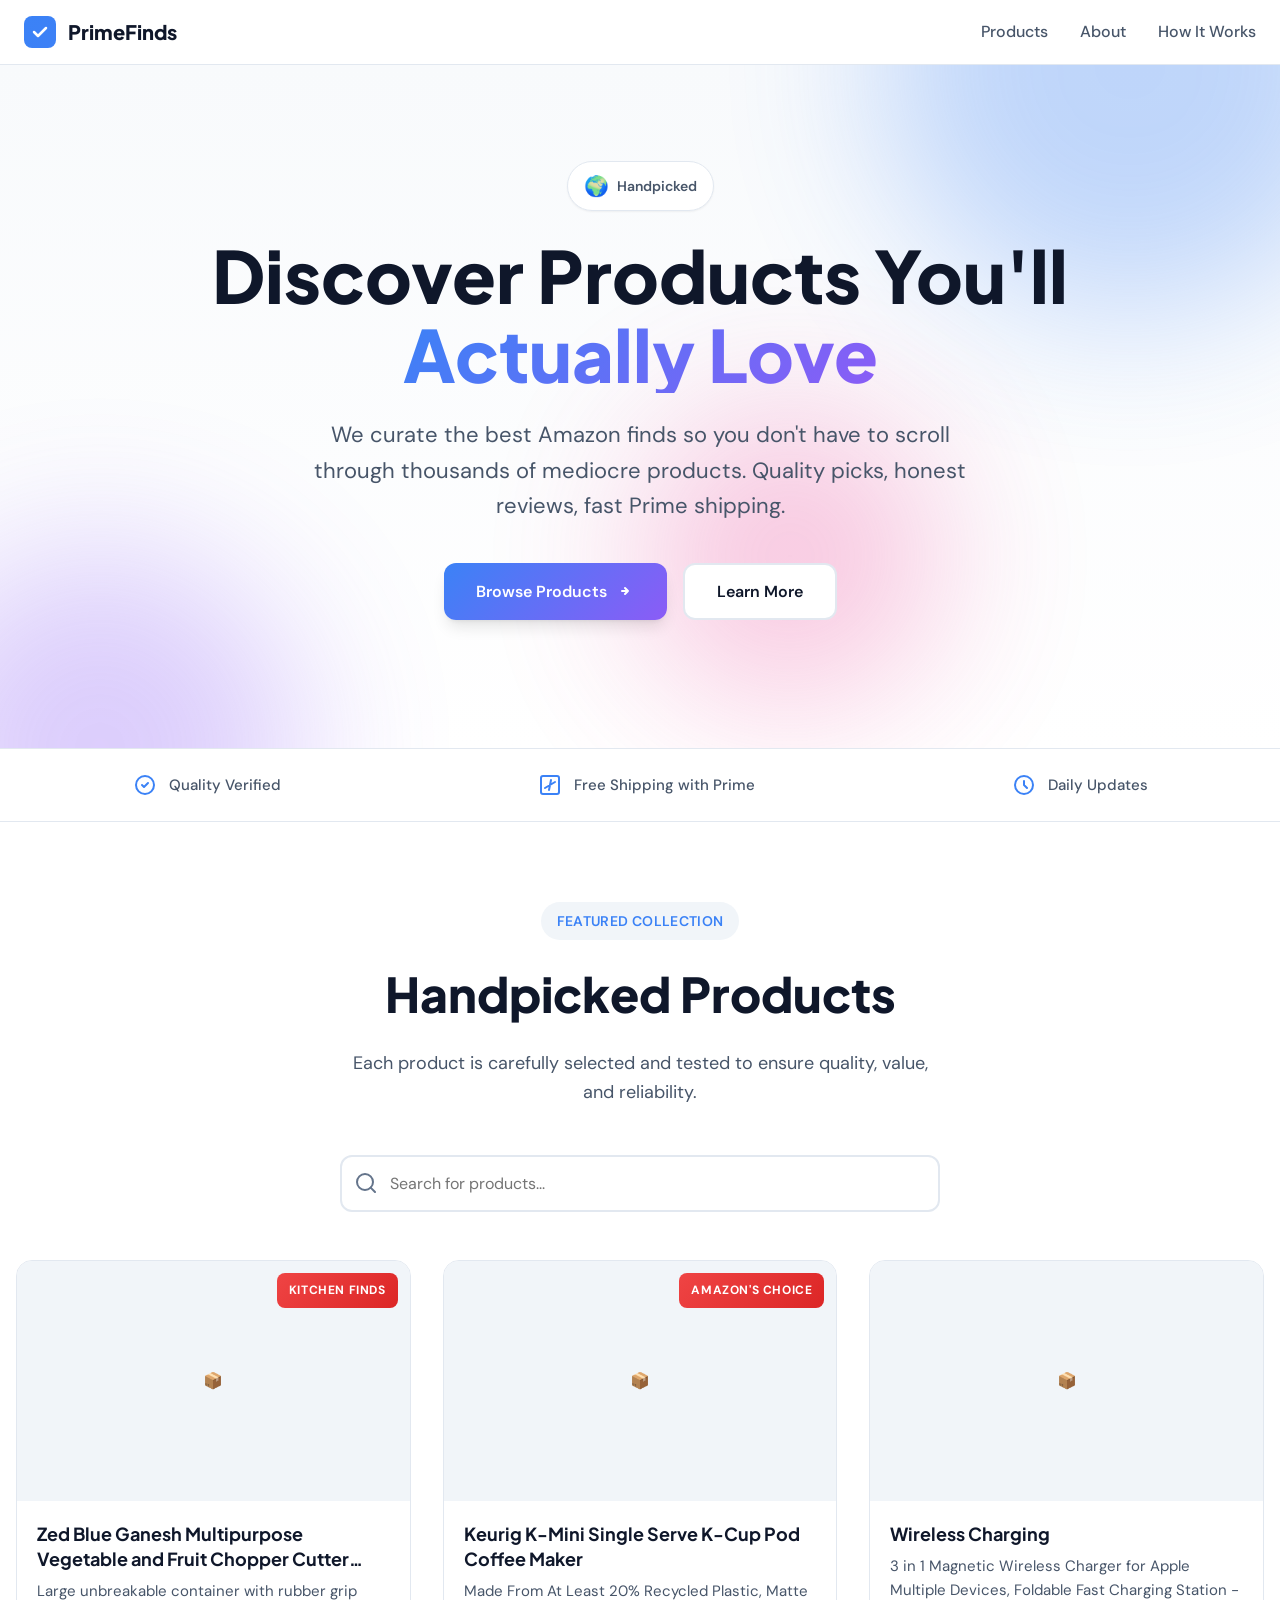
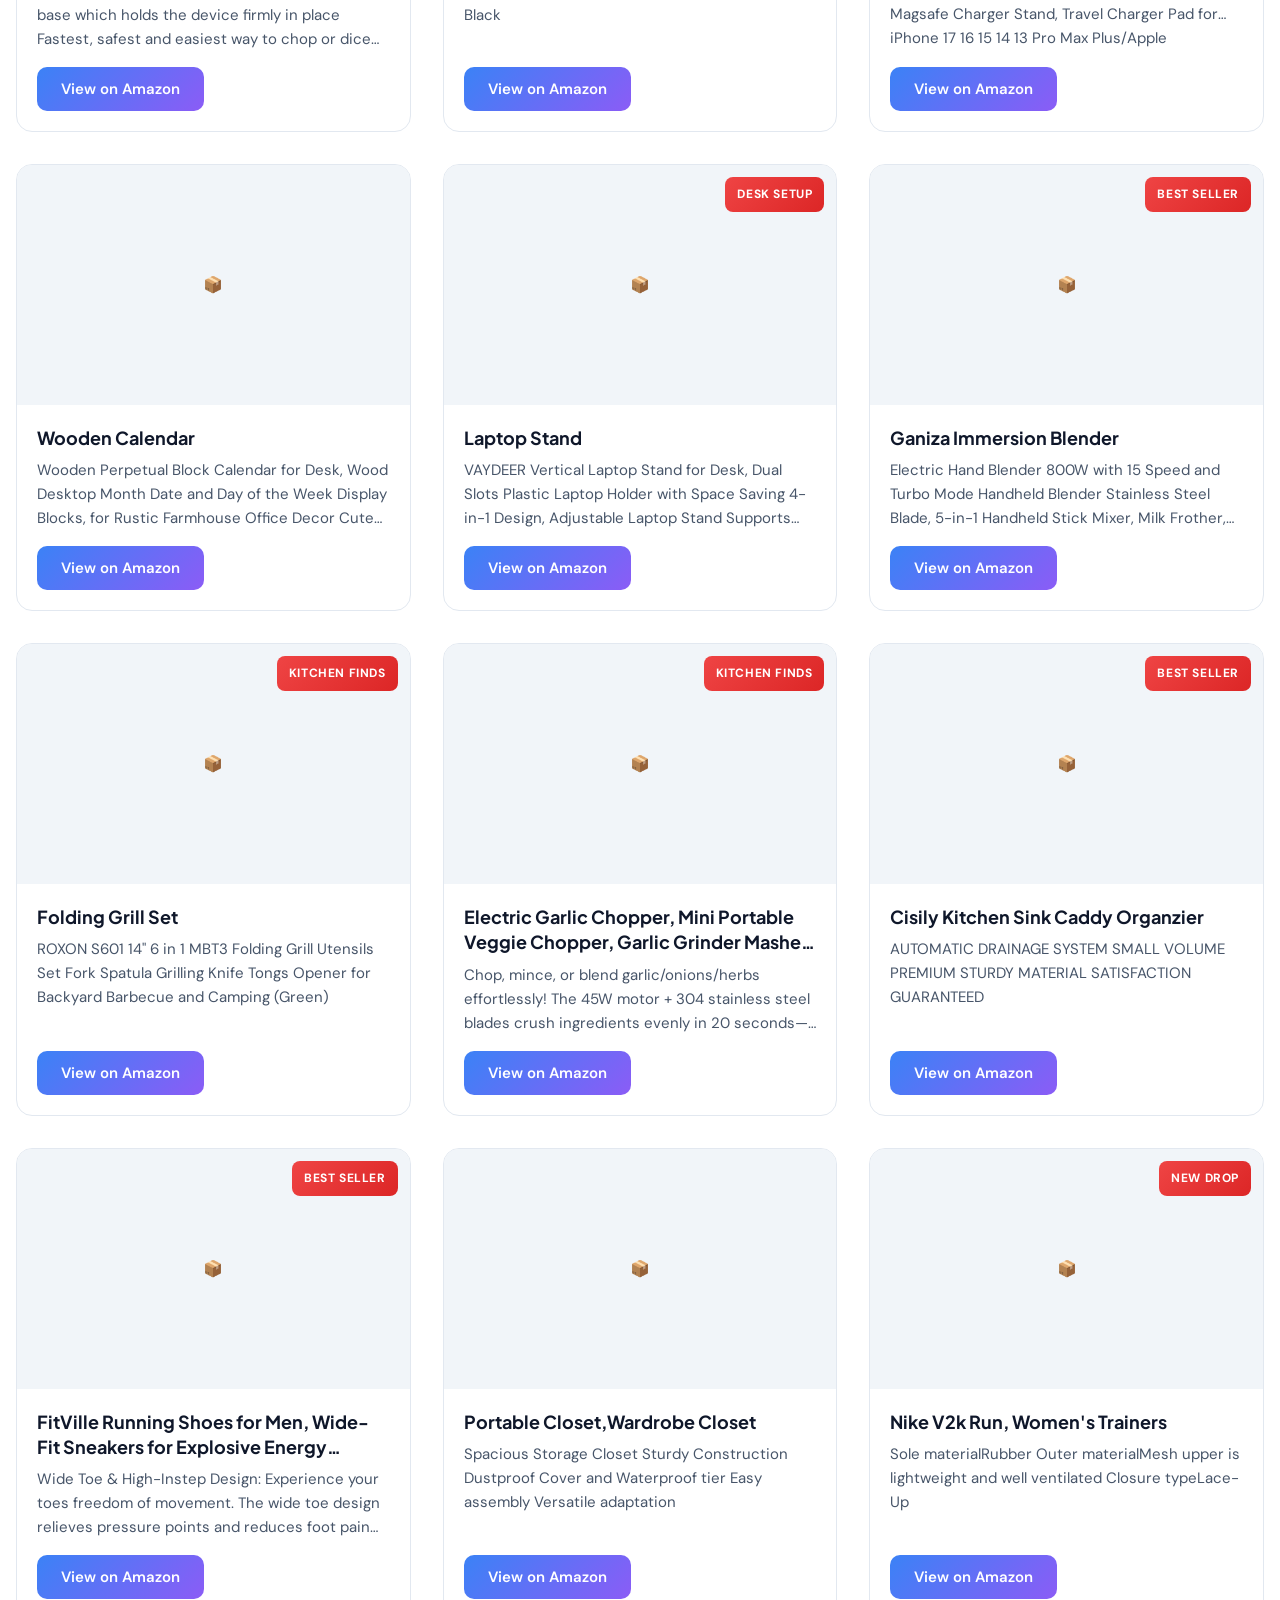
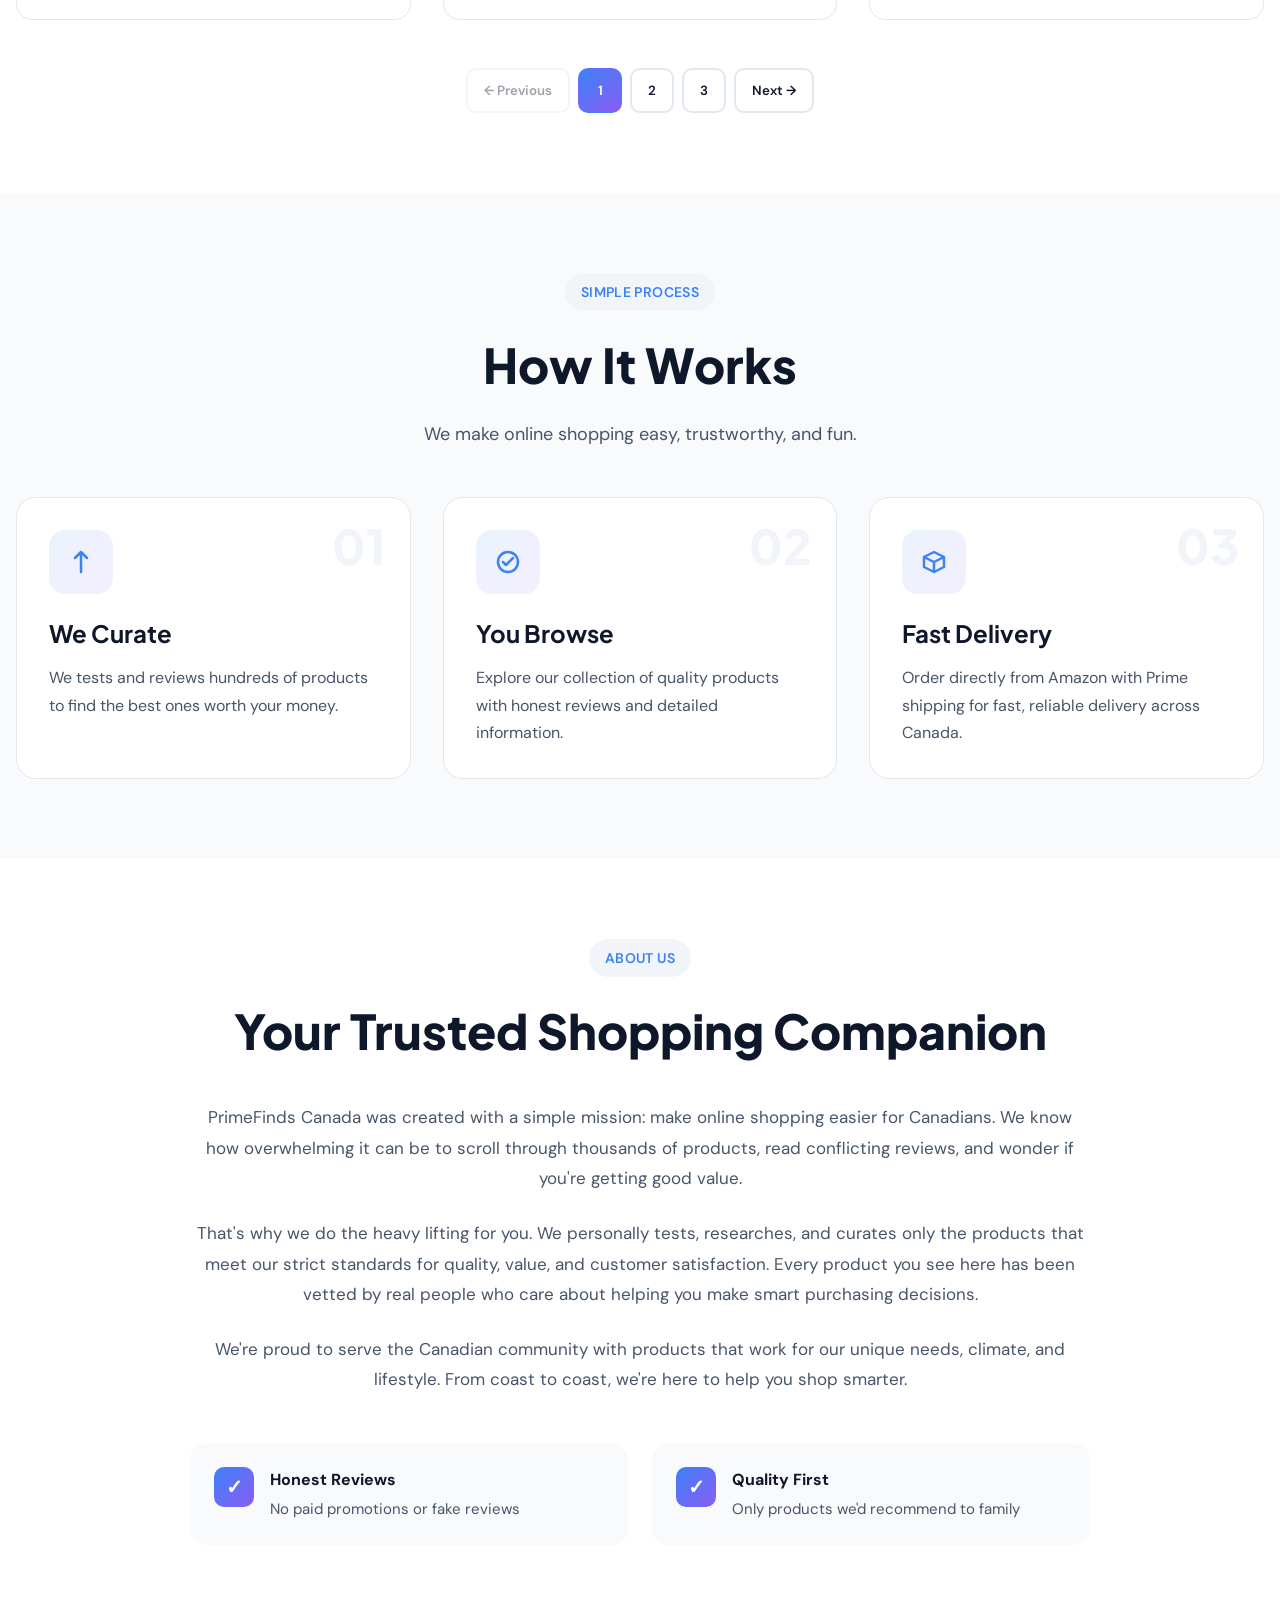
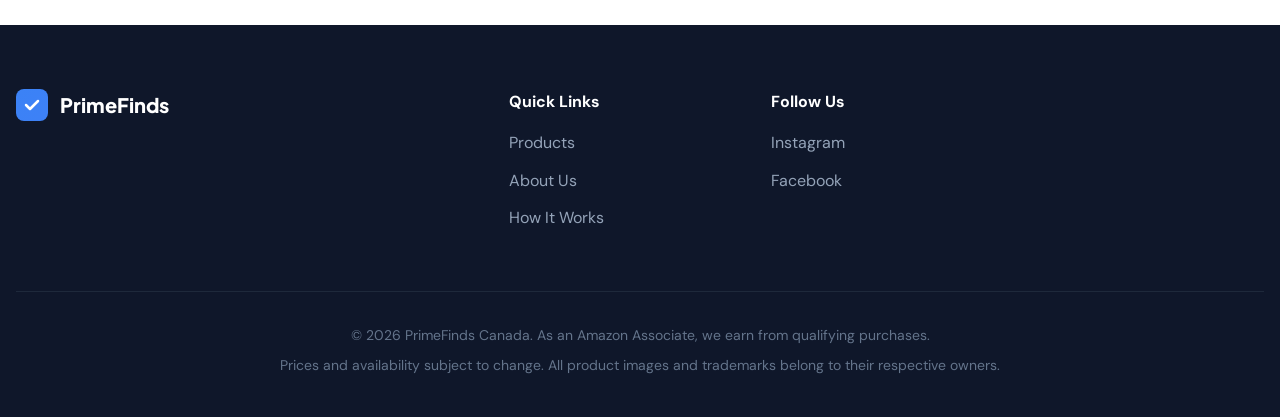
==== commit 037742c1: "Update index.html" ====
--- a/index.html
+++ b/index.html
@@ -22,6 +22,7 @@
     <meta name="twitter:image" content="/og-image.jpg">
     
     <meta name="theme-color" content="#0F172A">
+    <meta name="p:domain_verify" content="ee9f6de2cdfe93028c0e7684c0117bf9"/>
     <link rel="canonical" href="">
     
     <!-- Google Fonts - Modern, distinctive typography -->
@@ -32,6 +33,7 @@
     <link rel="stylesheet" href="styles.css">
 </head>
 <body>
+    
     <!-- Public Website -->
     <div class="public-site" id="publicSite">
         
--- a/styles.css
+++ b/styles.css
@@ -993,7 +993,7 @@
 }
 
 /* =================================
-   Utility Classes
+   ADMIN PANEL STYLES
    ================================= */
 
 .public-site {
@@ -1003,6 +1003,618 @@
 .admin-panel {
     display: none;
 }
+
+/* Admin Layout */
+.admin-only {
+    min-height: 100vh;
+    background: var(--gray-50);
+}
+
+.admin-only header {
+    background: rgba(255, 255, 255, 0.8);
+    backdrop-filter: blur(12px);
+    border-bottom: 1px solid var(--border);
+    position: sticky;
+    top: 0;
+    z-index: 100;
+    animation: slideDown 0.5s ease;
+}
+
+.admin-only nav {
+    max-width: 1400px;
+    margin: 0 auto;
+    padding: var(--space-4) var(--space-6);
+    display: flex;
+    align-items: center;
+    gap: var(--space-4);
+}
+
+.admin-only .logo {
+    display: flex;
+    align-items: center;
+    gap: var(--space-2);
+    font-family: var(--font-display);
+    font-weight: 700;
+    color: var(--text-primary);
+    text-decoration: none;
+    transition: color var(--transition-fast);
+}
+
+.admin-only .logo:hover {
+    color: var(--primary);
+}
+
+.admin-container {
+    max-width: 1400px;
+    margin: 0 auto;
+    padding: var(--space-8) var(--space-6);
+}
+
+/* Admin Info Box */
+.admin-info-box {
+    background: linear-gradient(135deg, rgba(59, 130, 246, 0.05), rgba(139, 92, 246, 0.05));
+    border: 1px solid var(--border);
+    border-radius: 16px;
+    padding: var(--space-6);
+    margin-bottom: var(--space-8);
+    animation: fadeInUp 0.6s ease;
+}
+
+.admin-info-box h3 {
+    font-family: var(--font-display);
+    font-size: 1.25rem;
+    font-weight: 700;
+    color: var(--text-primary);
+    margin-bottom: var(--space-4);
+}
+
+.admin-info-box ol {
+    margin-left: var(--space-5);
+    color: var(--text-secondary);
+    line-height: 1.8;
+}
+
+.admin-info-box li {
+    margin-bottom: var(--space-2);
+}
+
+.admin-info-box code {
+    background: var(--gray-100);
+    padding: 0.125rem 0.5rem;
+    border-radius: 4px;
+    font-family: 'Monaco', 'Courier New', monospace;
+    font-size: 0.875rem;
+    color: var(--primary);
+}
+
+/* Admin Buttons */
+.export-btn,
+.import-btn {
+    padding: var(--space-3) var(--space-5);
+    border-radius: 10px;
+    font-weight: 600;
+    font-size: 0.9375rem;
+    border: none;
+    cursor: pointer;
+    transition: all var(--transition-base);
+    font-family: var(--font-body);
+}
+
+.export-btn {
+    background: linear-gradient(135deg, var(--primary), var(--secondary));
+    color: white;
+    box-shadow: var(--shadow-md);
+}
+
+.export-btn:hover {
+    transform: translateY(-2px);
+    box-shadow: var(--shadow-lg);
+}
+
+.import-btn {
+    background: white;
+    color: var(--text-primary);
+    border: 2px solid var(--border);
+}
+
+.import-btn:hover {
+    border-color: var(--primary);
+    color: var(--primary);
+    transform: translateY(-2px);
+}
+
+#localNotice {
+    background: rgba(255, 235, 235, 0.5);
+    padding: var(--space-2) var(--space-4);
+    border-radius: 8px;
+    font-size: 0.875rem;
+    font-weight: 500;
+}
+
+/* Success Message */
+#successMessage {
+    position: fixed;
+    top: 80px;
+    right: var(--space-6);
+    background: linear-gradient(135deg, #10B981, #059669);
+    color: white;
+    padding: var(--space-4) var(--space-6);
+    border-radius: 12px;
+    box-shadow: var(--shadow-xl);
+    font-weight: 600;
+    z-index: 1000;
+    animation: slideInRight 0.3s ease;
+    display: none;
+}
+
+#successMessage.show {
+    display: block;
+}
+
+@keyframes slideInRight {
+    from {
+        transform: translateX(400px);
+        opacity: 0;
+    }
+    to {
+        transform: translateX(0);
+        opacity: 1;
+    }
+}
+
+/* Add New Button */
+.add-new-btn {
+    display: inline-flex;
+    align-items: center;
+    gap: var(--space-2);
+    padding: var(--space-4) var(--space-8);
+    background: linear-gradient(135deg, var(--primary), var(--secondary));
+    color: white;
+    border: none;
+    border-radius: 12px;
+    font-family: var(--font-display);
+    font-weight: 700;
+    font-size: 1.125rem;
+    cursor: pointer;
+    margin-bottom: var(--space-8);
+    box-shadow: var(--shadow-lg);
+    transition: all var(--transition-base);
+    animation: fadeInUp 0.6s ease 0.2s both;
+}
+
+.add-new-btn span {
+    font-size: 1.5rem;
+    line-height: 1;
+}
+
+.add-new-btn:hover {
+    transform: translateY(-2px);
+    box-shadow: var(--shadow-xl);
+}
+
+.add-new-btn:active {
+    transform: translateY(0);
+}
+
+/* Admin Product Grid */
+.admin-product-grid {
+    display: grid;
+    grid-template-columns: repeat(auto-fill, minmax(320px, 1fr));
+    gap: var(--space-6);
+    animation: fadeInUp 0.6s ease 0.3s both;
+}
+
+.empty-state {
+    grid-column: 1 / -1;
+    text-align: center;
+    padding: var(--space-20) var(--space-6);
+}
+
+.empty-state-icon {
+    font-size: 4rem;
+    margin-bottom: var(--space-4);
+    opacity: 0.5;
+}
+
+.empty-state h3 {
+    font-family: var(--font-display);
+    font-size: 1.5rem;
+    font-weight: 700;
+    color: var(--text-primary);
+    margin-bottom: var(--space-2);
+}
+
+.empty-state p {
+    color: var(--text-secondary);
+    font-size: 1rem;
+}
+
+.admin-product-card {
+    background: white;
+    border: 1px solid var(--border);
+    border-radius: 16px;
+    overflow: hidden;
+    transition: all var(--transition-base);
+    position: relative;
+    display: flex;
+    flex-direction: column;
+}
+
+.admin-product-card:hover {
+    transform: translateY(-4px);
+    box-shadow: var(--shadow-xl);
+    border-color: var(--primary);
+}
+
+.admin-product-card.draft {
+    opacity: 0.6;
+    border: 2px dashed var(--gray-300);
+}
+
+.admin-product-card.draft::after {
+    content: 'DRAFT';
+    position: absolute;
+    top: var(--space-3);
+    left: var(--space-3);
+    padding: 0.25rem 0.75rem;
+    background: var(--gray-600);
+    color: white;
+    font-size: 0.75rem;
+    font-weight: 700;
+    border-radius: 6px;
+    z-index: 2;
+}
+
+.admin-product-image {
+    height: 200px;
+    background: var(--gray-100);
+    display: flex;
+    align-items: center;
+    justify-content: center;
+    font-size: 4rem;
+    position: relative;
+    overflow: hidden;
+}
+
+.admin-product-image img {
+    width: 100%;
+    height: 100%;
+    object-fit: cover;
+}
+
+.admin-product-info {
+    padding: var(--space-5);
+}
+
+.admin-product-title {
+    font-family: var(--font-display);
+    font-size: 1.125rem;
+    font-weight: 700;
+    margin-bottom: var(--space-3);
+    color: var(--text-primary);
+    display: -webkit-box;
+    -webkit-line-clamp: 2;
+    -webkit-box-orient: vertical;
+    overflow: hidden;
+}
+
+.admin-product-desc {
+    color: var(--text-secondary);
+    font-size: 0.9375rem;
+    line-height: 1.6;
+    margin-bottom: var(--space-4);
+    display: -webkit-box;
+    -webkit-line-clamp: 3;
+    -webkit-box-orient: vertical;
+    overflow: hidden;
+}
+
+.admin-product-meta {
+    display: flex;
+    gap: var(--space-2);
+    margin-bottom: var(--space-4);
+    flex-wrap: wrap;
+}
+
+.meta-badge {
+    padding: 0.25rem 0.75rem;
+    background: var(--gray-100);
+    color: var(--text-secondary);
+    font-size: 0.8125rem;
+    font-weight: 600;
+    border-radius: 6px;
+}
+
+.meta-badge.visible {
+    background: rgba(16, 185, 129, 0.1);
+    color: #059669;
+}
+
+.meta-badge.hidden {
+    background: rgba(239, 68, 68, 0.1);
+    color: #DC2626;
+}
+
+.admin-product-actions {
+    display: flex;
+    gap: var(--space-2);
+}
+
+.admin-actions {
+    display: flex;
+    gap: var(--space-2);
+    padding: var(--space-4);
+    border-top: 1px solid var(--border);
+    margin-top: auto;
+}
+
+.admin-btn,
+.edit-btn,
+.delete-btn,
+.toggle-btn {
+    flex: 1;
+    padding: var(--space-3);
+    border: none;
+    border-radius: 10px;
+    font-weight: 600;
+    font-size: 0.875rem;
+    cursor: pointer;
+    transition: all var(--transition-base);
+    font-family: var(--font-body);
+}
+
+.admin-btn-edit,
+.edit-btn {
+    background: linear-gradient(135deg, var(--primary), var(--secondary));
+    color: white;
+}
+
+.admin-btn-edit:hover,
+.edit-btn:hover {
+    transform: translateY(-2px);
+    box-shadow: var(--shadow-md);
+}
+
+.admin-btn-delete,
+.delete-btn {
+    background: white;
+    color: #DC2626;
+    border: 2px solid #FEE2E2;
+}
+
+.admin-btn-delete:hover,
+.delete-btn:hover {
+    background: #FEE2E2;
+    border-color: #DC2626;
+    transform: translateY(-2px);
+}
+
+.toggle-btn {
+    background: white;
+    color: var(--text-primary);
+    border: 2px solid var(--border);
+}
+
+.toggle-btn:hover {
+    border-color: var(--primary);
+    color: var(--primary);
+    transform: translateY(-2px);
+}
+
+/* Modal */
+.modal {
+    display: none;
+    position: fixed;
+    inset: 0;
+    background: rgba(15, 23, 42, 0.7);
+    backdrop-filter: blur(8px);
+    z-index: 1000;
+    animation: fadeIn 0.3s ease;
+    padding: var(--space-4);
+    overflow-y: auto;
+}
+
+.modal.show {
+    display: flex;
+    align-items: center;
+    justify-content: center;
+}
+
+@keyframes fadeIn {
+    from {
+        opacity: 0;
+    }
+    to {
+        opacity: 1;
+    }
+}
+
+.modal-content {
+    background: white;
+    border-radius: 20px;
+    max-width: 600px;
+    width: 100%;
+    box-shadow: var(--shadow-2xl);
+    animation: scaleIn 0.3s ease;
+    max-height: 90vh;
+    display: flex;
+    flex-direction: column;
+}
+
+@keyframes scaleIn {
+    from {
+        transform: scale(0.9);
+        opacity: 0;
+    }
+    to {
+        transform: scale(1);
+        opacity: 1;
+    }
+}
+
+.modal-header {
+    display: flex;
+    justify-content: space-between;
+    align-items: center;
+    padding: var(--space-6);
+    border-bottom: 1px solid var(--border);
+}
+
+.modal-header h2 {
+    font-family: var(--font-display);
+    font-size: 1.5rem;
+    font-weight: 800;
+    color: var(--text-primary);
+}
+
+.close-btn {
+    width: 40px;
+    height: 40px;
+    display: flex;
+    align-items: center;
+    justify-content: center;
+    background: var(--gray-100);
+    border: none;
+    border-radius: 10px;
+    font-size: 1.5rem;
+    color: var(--text-secondary);
+    cursor: pointer;
+    transition: all var(--transition-fast);
+}
+
+.close-btn:hover {
+    background: var(--gray-200);
+    color: var(--text-primary);
+    transform: rotate(90deg);
+}
+
+#productForm {
+    padding: var(--space-6);
+    overflow-y: auto;
+}
+
+.form-group {
+    margin-bottom: var(--space-5);
+}
+
+.form-group label {
+    display: block;
+    font-weight: 600;
+    color: var(--text-primary);
+    margin-bottom: var(--space-2);
+    font-size: 0.9375rem;
+}
+
+.form-group input[type="text"],
+.form-group input[type="url"],
+.form-group textarea {
+    width: 100%;
+    padding: var(--space-4);
+    border: 2px solid var(--border);
+    border-radius: 10px;
+    font-size: 1rem;
+    font-family: inherit;
+    background: white;
+    transition: all var(--transition-base);
+}
+
+.form-group input:focus,
+.form-group textarea:focus {
+    outline: none;
+    border-color: var(--primary);
+    box-shadow: 0 0 0 4px rgba(59, 130, 246, 0.1);
+}
+
+.form-group textarea {
+    min-height: 120px;
+    resize: vertical;
+}
+
+.form-group input[type="checkbox"] {
+    width: 20px;
+    height: 20px;
+    cursor: pointer;
+    accent-color: var(--primary);
+}
+
+.form-actions {
+    display: flex;
+    gap: var(--space-3);
+    padding-top: var(--space-4);
+    border-top: 1px solid var(--border);
+}
+
+.form-actions .btn-primary,
+.form-actions .btn-secondary {
+    flex: 1;
+    padding: var(--space-4) var(--space-6);
+    border-radius: 10px;
+    font-weight: 600;
+    font-size: 1rem;
+    cursor: pointer;
+    transition: all var(--transition-base);
+    border: none;
+    font-family: var(--font-body);
+}
+
+.form-actions .btn-primary {
+    background: linear-gradient(135deg, var(--primary), var(--secondary));
+    color: white;
+    box-shadow: var(--shadow-md);
+}
+
+.form-actions .btn-primary:hover {
+    transform: translateY(-2px);
+    box-shadow: var(--shadow-lg);
+}
+
+.form-actions .btn-secondary {
+    background: white;
+    color: var(--text-primary);
+    border: 2px solid var(--border);
+}
+
+.form-actions .btn-secondary:hover {
+    border-color: var(--primary);
+    color: var(--primary);
+}
+
+/* Responsive Admin */
+@media (max-width: 768px) {
+    .admin-only nav {
+        flex-wrap: wrap;
+        gap: var(--space-3);
+    }
+    
+    .admin-only nav > div {
+        width: 100%;
+        justify-content: flex-start !important;
+    }
+    
+    .admin-container {
+        padding: var(--space-4);
+    }
+    
+    .admin-product-grid {
+        grid-template-columns: 1fr;
+        gap: var(--space-4);
+    }
+    
+    .modal-content {
+        margin: var(--space-4);
+        max-height: calc(100vh - 2rem);
+    }
+    
+    .export-btn,
+    .import-btn {
+        padding: var(--space-2) var(--space-4);
+        font-size: 0.875rem;
+    }
+}
+
+/* =================================
+   Utility Classes & Accessibility
+   ================================= */
 
 /* Accessibility */
 @media (prefers-reduced-motion: reduce) {
@@ -1025,4 +1637,4 @@
 ::selection {
     background: var(--primary);
     color: white;
-}
+}
